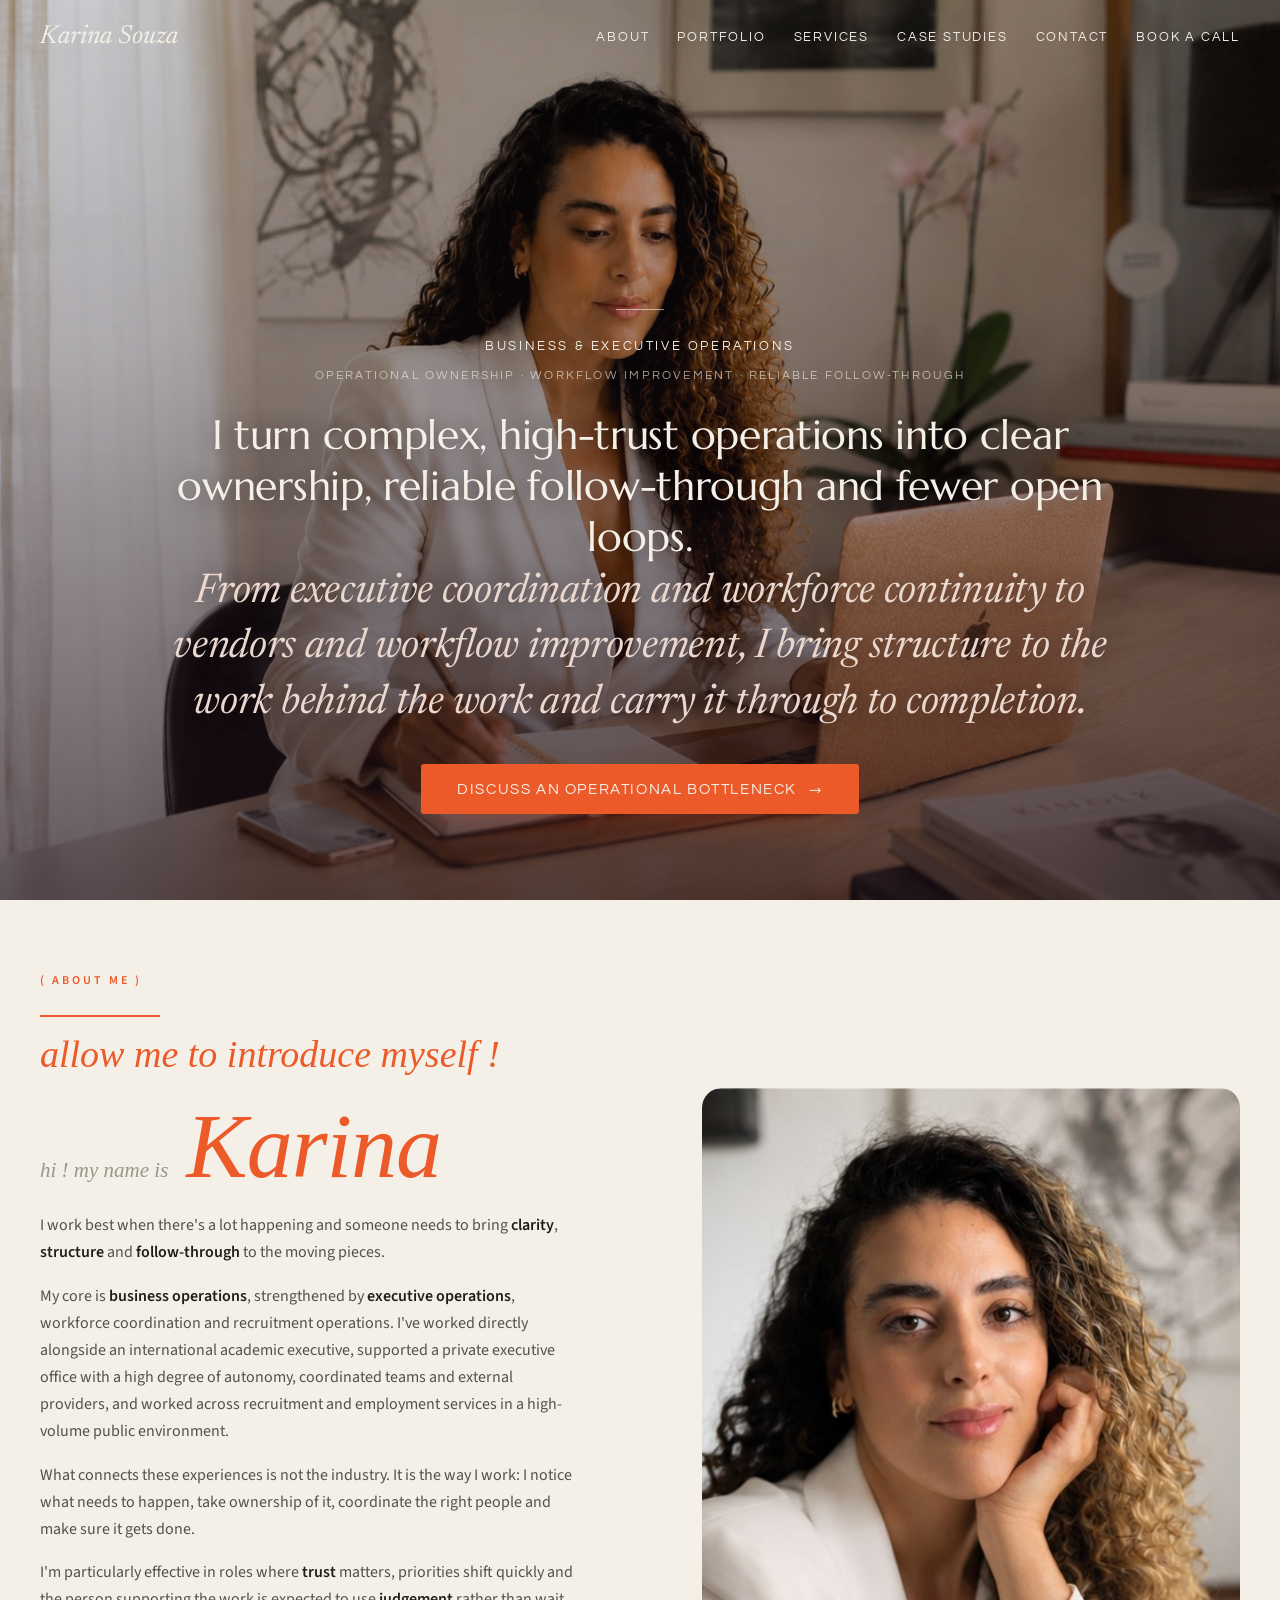
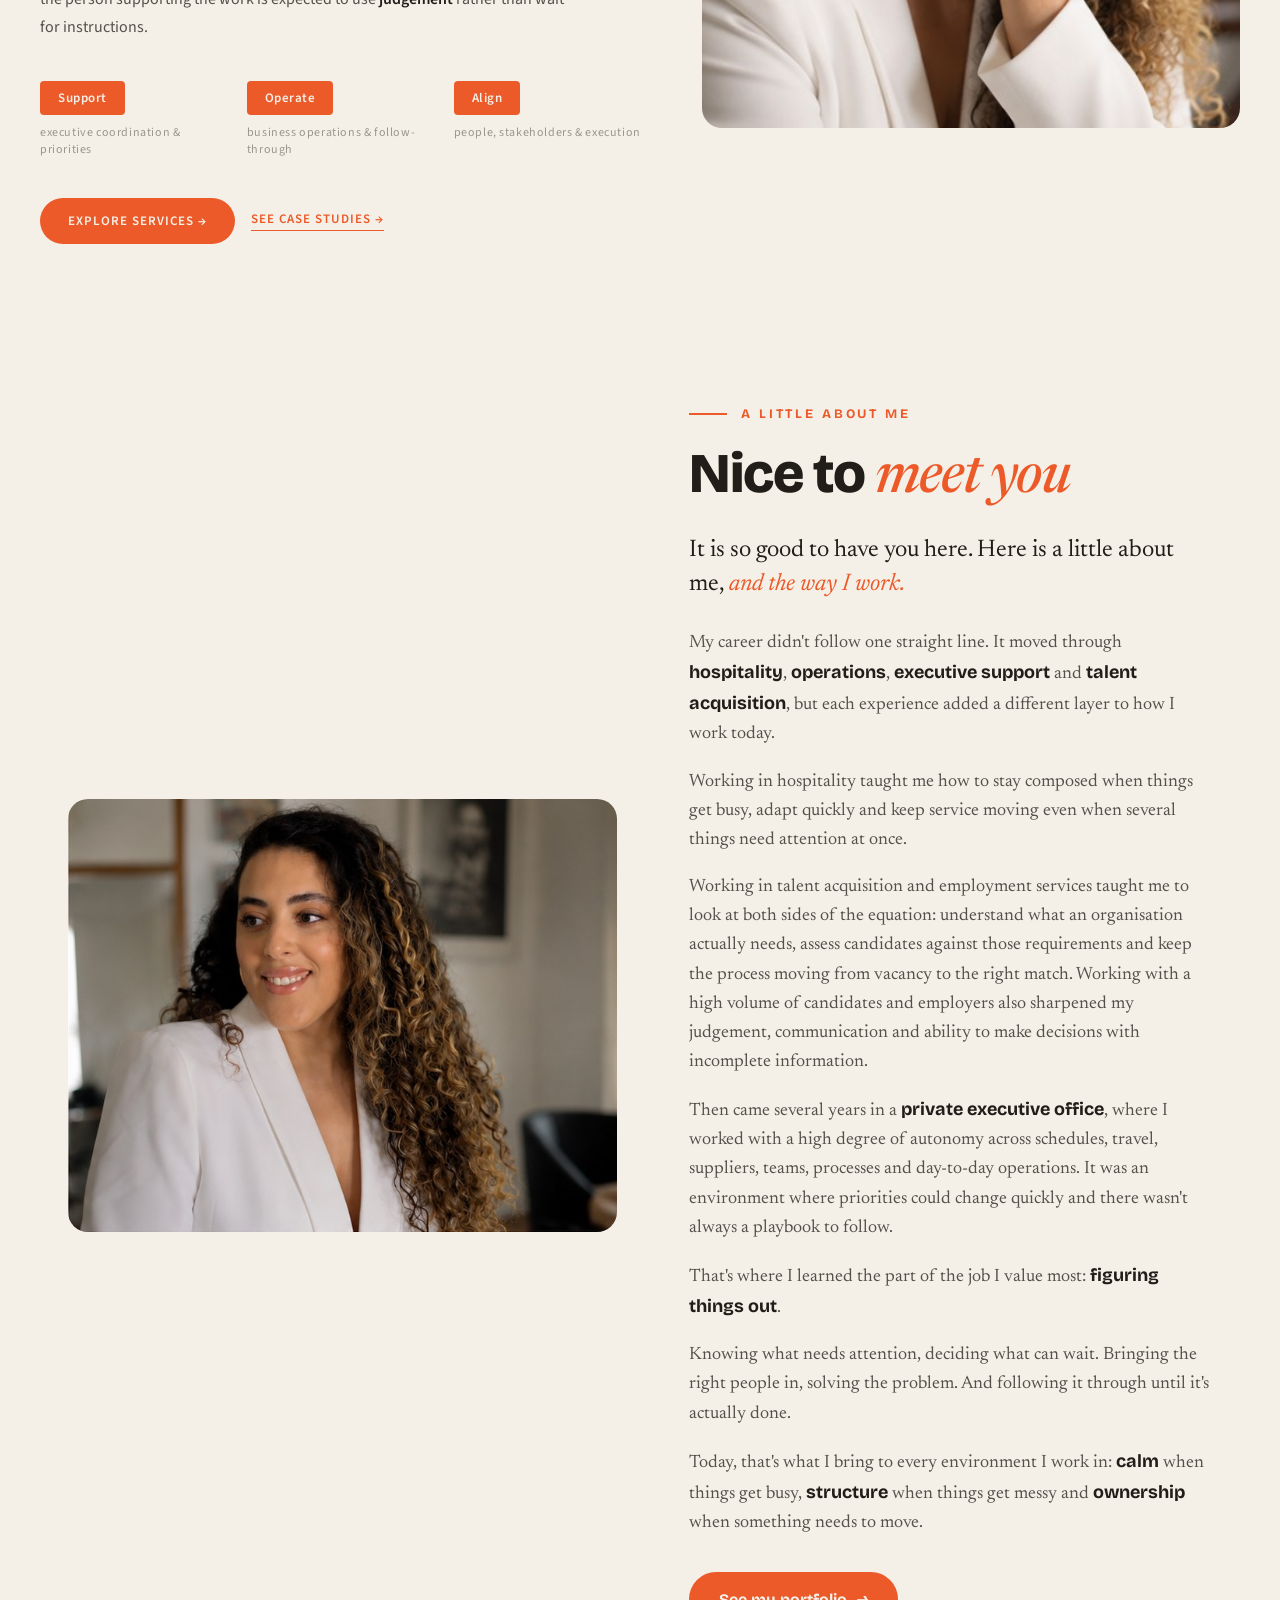
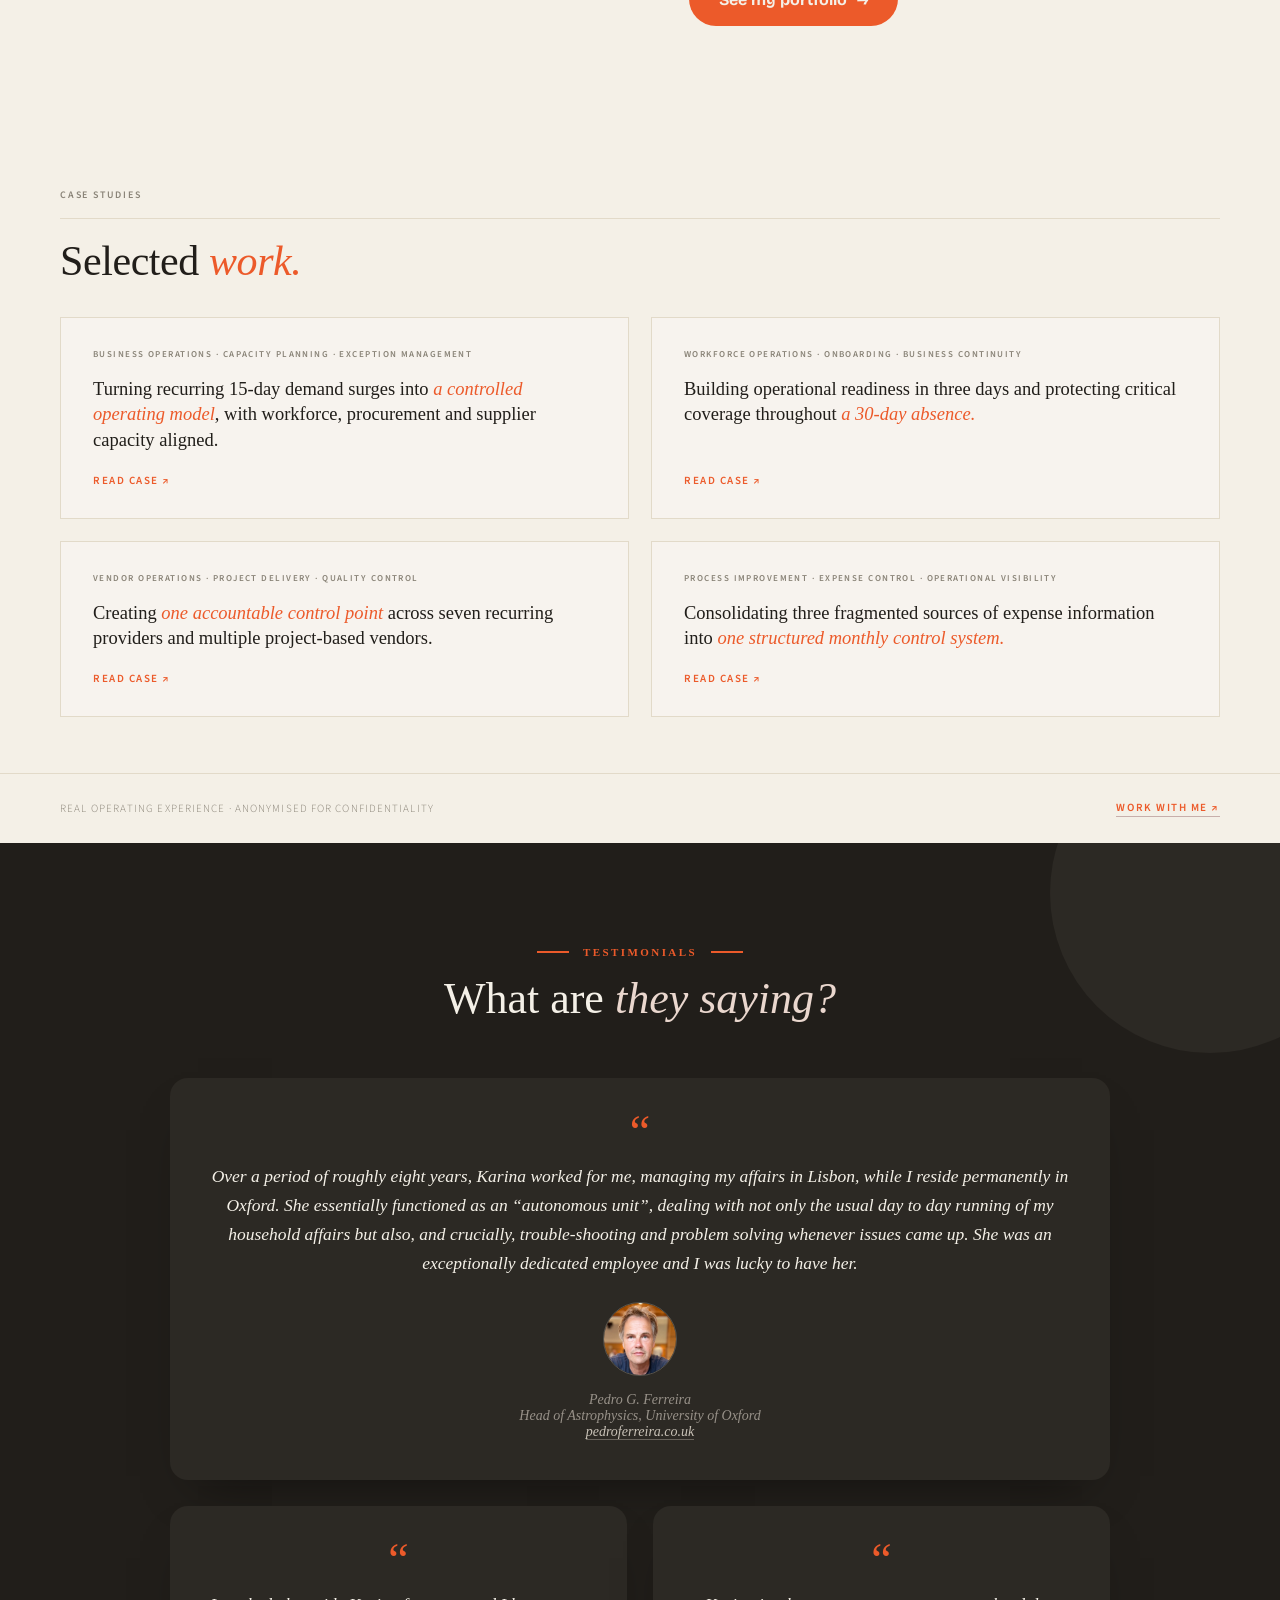
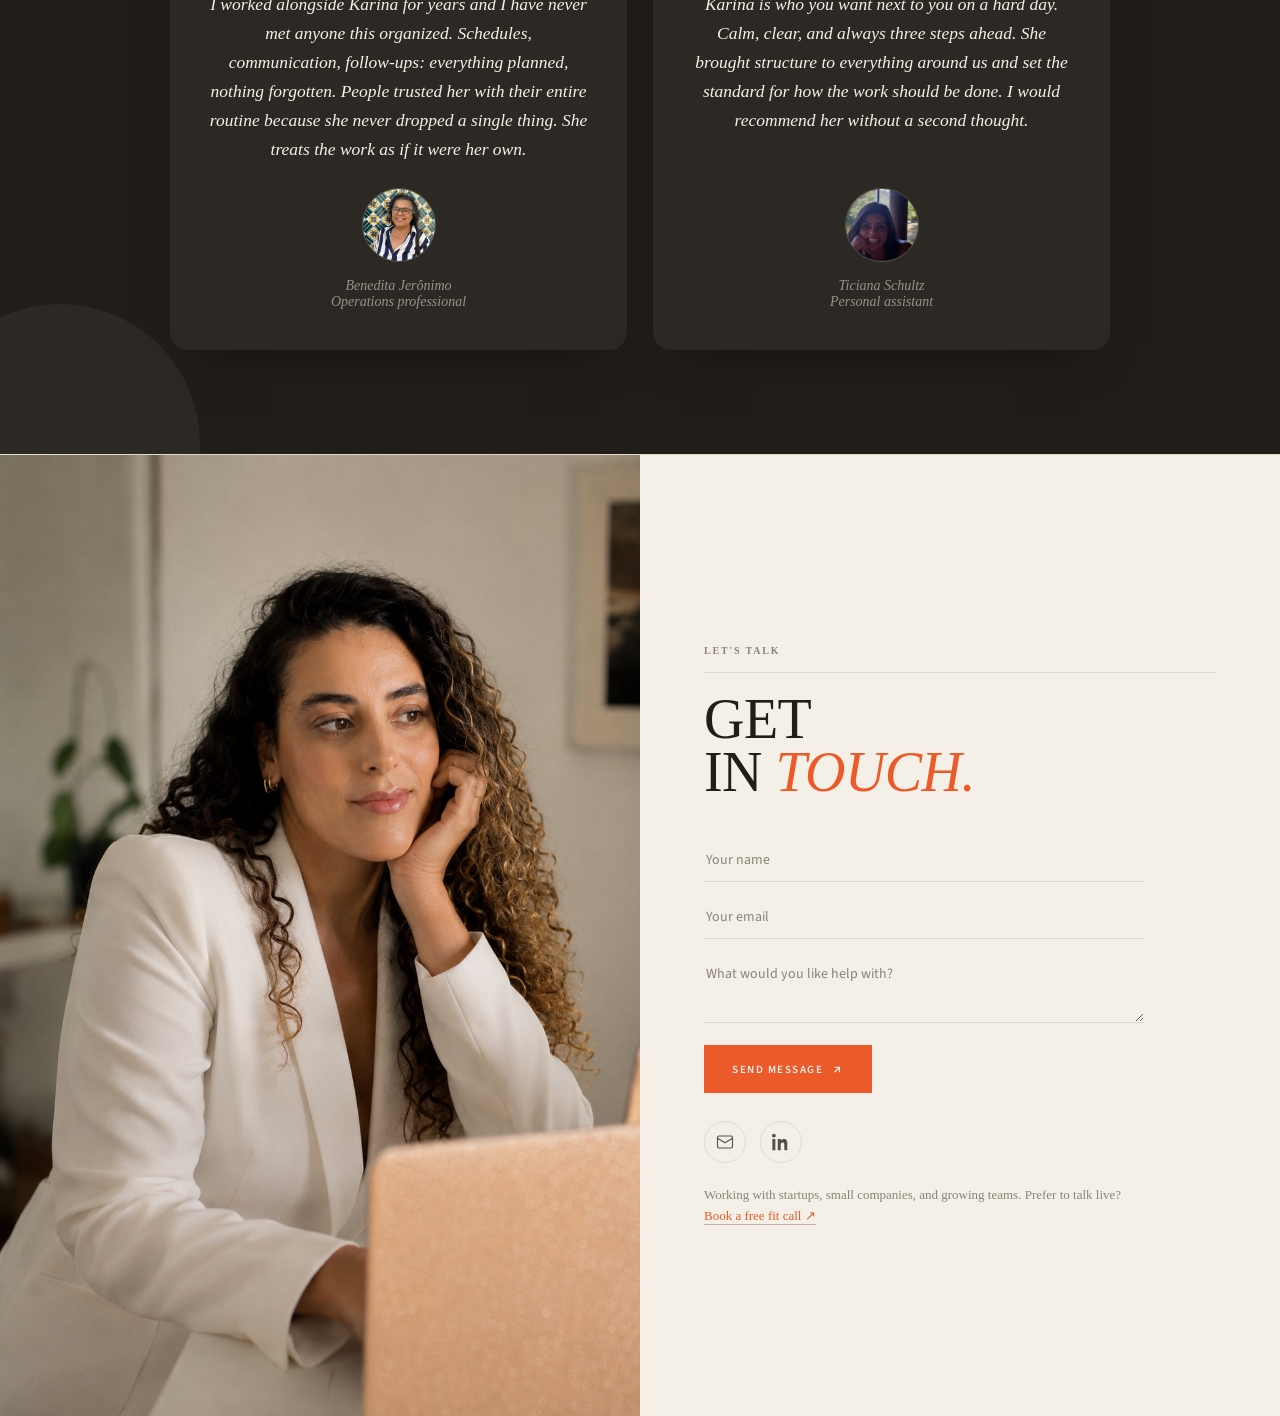
==== index.html @ fc85ccd1 "Remove decorative blobs and sparkles from about and meet photos Co-Authored-By: Claude Fable 5 <nore" ====
<!DOCTYPE html>
<html lang="en">
<head>
<meta charset="utf-8">
<meta name="viewport" content="width=device-width, initial-scale=1">
<title>Karina Souza · Business &amp; Executive Operations</title>
<meta name="description" content="Business and Executive Operations support for leaders and growing teams: operational ownership, workflow improvement, workforce coordination and reliable follow-through.">
<meta name="keywords" content="business operations, executive operations, workflow improvement, operational support, workforce coordination, process improvement, Lisbon, remote operations">
<link rel="canonical" href="https://karinajsou810-star.github.io/rh/index.html">
<meta property="og:type" content="website">
<meta property="og:url" content="https://karinajsou810-star.github.io/rh/index.html">
<meta property="og:title" content="Karina Souza · Business &amp; Executive Operations">
<meta property="og:description" content="Operational ownership, workflow improvement and reliable follow-through for leaders and growing teams.">
<meta property="og:image" content="https://karinajsou810-star.github.io/rh/assets/karina-souza-og.png">
<meta property="og:image:alt" content="Karina Souza · Business and Executive Operations">
<meta name="twitter:card" content="summary_large_image">
<meta name="twitter:title" content="Karina Souza · Business &amp; Executive Operations">
<meta name="twitter:description" content="Operational ownership, workflow improvement and reliable follow-through for leaders and growing teams.">
<meta name="twitter:image" content="https://karinajsou810-star.github.io/rh/assets/karina-souza-og.png">
<link rel="icon" href="assets/favicon.svg" type="image/svg+xml">
<link rel="preconnect" href="https://fonts.googleapis.com">
<link rel="preconnect" href="https://fonts.gstatic.com" crossorigin>
<link href="https://fonts.googleapis.com/css2?family=Marcellus&amp;family=Questrial&amp;family=Newsreader:ital,opsz,wght@0,6..72,400;0,6..72,500;1,6..72,400;1,6..72,500&amp;family=Bricolage+Grotesque:opsz,wght@12..96,500;12..96,600;12..96,700;12..96,800&amp;family=Source+Sans+Pro:ital,wght@0,400;0,600;0,700;1,400&amp;family=Source+Sans+3:ital,wght@0,300;0,400;0,600;1,300;1,400&amp;display=swap" rel="stylesheet">
<style>
  *, *::before, *::after { box-sizing:border-box; margin:0; padding:0; }
  :root{ --silence:#F4F0E7; --ice:#C7D4DC; --merlot:#EC5A2A; --ink:#211E1A; --line:#E2DAC9; --gray:#8A8478; --body:#54504A; --off:#FBF8F1; }
  html,body{ overflow-x:hidden; }
  body{ margin:0; -webkit-font-smoothing:antialiased; }
  .navlink:hover{opacity:.6;}
  .herobtn:hover{background:#D44E22 !important; transform:translateY(-2px);}
  .aboutbtn:hover{opacity:.88;}

  /* ── CASES SECTION ── */
  .cs-top{padding:64px 60px 48px;background:var(--silence);border-bottom:0.5px solid var(--line);}
  .cs-headline{display:flex;align-items:center;gap:18px;flex-wrap:wrap;}
  .cs-pill{display:inline-flex;align-items:center;justify-content:center;background:var(--ink);border-radius:999px;padding:11px 30px 11px 26px;}
  .cs-pill-text{font-family:'Times New Roman',Times,serif;font-style:italic;font-size:46px;font-weight:400;color:var(--silence);line-height:1;}
  .cs-word{font-family:'Times New Roman',Times,serif;font-size:50px;font-weight:400;letter-spacing:0.04em;color:var(--ink);line-height:1;}
  .cs-subtitle{margin-top:20px;font-size:14px;font-weight:300;line-height:1.65;color:var(--gray);max-width:520px;font-family:'Source Sans 3',sans-serif;}
  .cs-grid{display:grid;grid-template-columns:repeat(3,minmax(0,1fr));border-top:0.5px solid var(--line);}
  .cs-col{border-right:0.5px solid var(--line);display:flex;flex-direction:column;text-decoration:none;color:inherit;font-family:'Source Sans 3',sans-serif;}
  .cs-col:last-child{border-right:none;}
  .cs-visual{width:100%;aspect-ratio:1/1;display:flex;flex-direction:column;align-items:flex-start;justify-content:flex-end;padding:22px;position:relative;overflow:hidden;transition:opacity 0.22s;}
  .cs-col:hover .cs-visual{opacity:0.87;}
  .cs-col:hover .cs-arrow{transform:translate(3px,-3px);}
  .cs-visual--merlot{background:var(--merlot);}
  .cs-visual--ink{background:var(--ink);}
  .cs-visual--ice{background:var(--ice);}
  .cs-visual--silence{background:#ECE5D6;border-bottom:0.5px solid var(--line);}
  .cs-arrow{position:absolute;top:18px;right:20px;font-size:16px;z-index:1;transition:transform 0.2s;}
  .cs-arrow--onDark{color:rgba(240,232,220,0.35);}
  .cs-arrow--onIce{color:rgba(92,26,30,0.3);}
  .cs-arrow--onSilence{color:rgba(26,26,26,0.22);}
  .cs-phase{font-size:9px;font-weight:600;letter-spacing:0.18em;text-transform:uppercase;position:relative;z-index:1;margin-bottom:8px;line-height:1.4;}
  .cs-phase--onDark{color:rgba(240,232,220,0.45);}
  .cs-phase--onIce{color:rgba(92,26,30,0.5);}
  .cs-phase--onSilence{color:var(--gray);}
  .cs-state{font-family:'Times New Roman',Times,serif;font-size:15px;font-weight:400;line-height:1.32;position:relative;z-index:1;max-width:155px;}
  .cs-state--onDark{color:var(--silence);}
  .cs-state--onIce{color:var(--merlot);}
  .cs-state--onSilence{color:var(--ink);}
  .cs-num{font-family:'Times New Roman',Times,serif;font-size:88px;font-weight:400;line-height:0.85;position:absolute;bottom:10px;right:14px;letter-spacing:-0.04em;user-select:none;}
  .cs-num--onDark{color:rgba(240,232,220,0.08);}
  .cs-num--onIce{color:rgba(92,26,30,0.08);}
  .cs-num--onSilence{color:rgba(26,26,26,0.07);}
  .cs-body{padding:20px 20px 36px;flex:1;background:var(--silence);}
  .cs-tag{display:block;font-size:9px;font-weight:600;letter-spacing:0.18em;text-transform:uppercase;color:var(--gray);margin-bottom:12px;padding-bottom:12px;border-bottom:0.5px solid var(--line);}
  .cs-title{font-family:'Times New Roman',Times,serif;font-size:14.5px;font-weight:400;line-height:1.52;color:var(--ink);}
  .cs-title em{font-style:italic;color:var(--merlot);}
  .cs-bottom{padding:26px 60px;background:var(--silence);border-top:0.5px solid var(--line);display:flex;align-items:center;justify-content:space-between;}
  .cs-bottom-note{font-size:11px;font-weight:300;letter-spacing:0.1em;text-transform:uppercase;color:var(--gray);font-family:'Source Sans 3',sans-serif;}
  .cs-bottom-cta{font-size:11px;font-weight:600;letter-spacing:0.14em;text-transform:uppercase;color:var(--merlot);text-decoration:none;border-bottom:0.5px solid rgba(92,26,30,0.3);padding-bottom:1px;transition:border-color 0.2s;font-family:'Source Sans 3',sans-serif;}
  .cs-bottom-cta:hover{border-color:var(--merlot);}

  @media(max-width:800px){
    .topnav .links{display:none !important;}
    .hero-h1{font-size:36px !important;}
    .about-grid{grid-template-columns:1fr !important;}
    #about{padding:56px 22px !important;}
    #about div[style*="font-size:92px"]{font-size:54px !important; letter-spacing:0 !important;}
    #about div[style*="font-size:38px"]{font-size:28px !important;}
    #about p{max-width:100% !important;}
    #about img{min-height:0 !important; height:auto !important; aspect-ratio:3/4;}
    .cs-top{padding:44px 28px 36px;}
    .cs-pill-text{font-size:34px;}
    .cs-word{font-size:38px;}
    .cs-grid{grid-template-columns:1fr 1fr;}
    .cs-col{border-right:none;border-bottom:0.5px solid var(--line);}
    .cs-col:nth-child(odd){border-right:0.5px solid var(--line);}
    .cs-bottom{padding:24px 28px;flex-direction:column;align-items:flex-start;gap:16px;}
  }


  /* ── NICE TO MEET YOU ── */
  #meet{background:#F4F0E7;font-family:'Bricolage Grotesque',sans-serif;color:#211E1A;}
  .intro{max-width:1240px;margin:0 auto;padding:90px 48px 90px;}
  .intro-grid{display:grid;grid-template-columns:1.05fr 1fr;gap:72px;align-items:center;}
  .intro-photo{position:relative;display:flex;justify-content:center;align-items:center;}
  
  .intro-wrap{position:relative;width:100%;max-width:620px;}
  .intro-arch{position:relative;z-index:1;width:100%;border-radius:20px;overflow:hidden;}
  .intro-arch img{width:100%;height:auto;display:block;}
  .intro-lede{font-family:'Newsreader',serif;font-size:24px;line-height:1.42;color:#211E1A;margin-bottom:28px;max-width:40ch;}
  .intro-lede em{color:#EC5A2A;font-style:italic;}
  .intro p.serif{font-size:18px;margin-bottom:18px;max-width:52ch;}
  .eyebrow{display:flex;align-items:center;gap:14px;margin-bottom:24px;}
  .eyebrow .ln{width:38px;height:2px;background:#EC5A2A;display:block;}
  .eyebrow .tx{font-size:13px;font-weight:700;letter-spacing:0.22em;text-transform:uppercase;color:#EC5A2A;}
  .h2{font-size:56px;line-height:1.0;font-weight:800;letter-spacing:-0.025em;}
  .h2 em{color:#EC5A2A;font-style:italic;font-family:'Newsreader',serif;font-weight:500;}
  .serif{font-family:'Newsreader',serif;color:#54504A;line-height:1.62;}
  .serif strong{font-family:'Bricolage Grotesque',sans-serif;font-weight:700;color:#211E1A;}
  .btn{display:inline-flex;align-items:center;gap:10px;background:#EC5A2A;color:#F4F0E7;font-weight:700;font-size:16px;padding:16px 30px;border-radius:100px;text-decoration:none;transition:background .2s;font-family:'Bricolage Grotesque',sans-serif;}
  .btn:hover{background:#D44E22;}
  @media(max-width:900px){.intro{padding:56px 24px;}.intro-grid{grid-template-columns:1fr;gap:48px;}.intro-photo{min-height:0;}.intro-wrap{width:100%;}.h2{font-size:38px;}}

  /* ── TESTIMONIALS ── */
  #testimonials{background:var(--ink);padding:96px 60px 104px;position:relative;overflow:hidden;}
  .tst-deco{position:absolute;border-radius:50%;background:#2C2924;}
  .tst-head{position:relative;z-index:1;text-align:center;margin-bottom:56px;}
  .tst-eyebrow{display:inline-flex;align-items:center;gap:14px;font-size:11px;font-weight:600;letter-spacing:0.22em;text-transform:uppercase;color:var(--merlot);margin-bottom:18px;}
  .tst-eyebrow::before,.tst-eyebrow::after{content:'';width:32px;height:2px;background:var(--merlot);display:block;}
  .tst-title{font-family:'Times New Roman',Times,serif;font-size:44px;font-weight:400;color:var(--silence);line-height:1.05;}
  .tst-title em{font-style:italic;color:#EAD7CE;}
  .tst-cards{position:relative;z-index:1;display:grid;grid-template-columns:repeat(2,1fr);gap:26px;max-width:940px;margin:0 auto;}
  .tst-card{background:#2C2924;border-radius:18px;padding:40px 38px;text-align:center;display:flex;flex-direction:column;box-shadow:0 24px 48px -28px rgba(0,0,0,0.55);}
  .tst-quote{font-family:'Times New Roman',Times,serif;font-style:italic;font-size:17.5px;line-height:1.66;color:var(--silence);flex:1;margin-bottom:24px;}
  .tst-quote::before{content:'\201C';display:block;font-size:46px;line-height:0.6;color:var(--merlot);margin-bottom:16px;font-style:normal;}
  .tst-who{font-family:'Times New Roman',Times,serif;font-style:italic;font-size:14px;color:rgba(240,232,220,0.55);}
  .tst-avatar{width:74px;height:74px;border-radius:50%;object-fit:cover;margin:0 auto 16px;display:block;border:1px solid rgba(240,232,220,0.22);}
  .tst-card.feature{grid-column:1 / -1;}
  .tst-initials{width:74px;height:74px;border-radius:50%;margin:0 auto 16px;display:flex;align-items:center;justify-content:center;background:#EC5A2A;color:#F4F0E7;font-family:'Source Sans 3',sans-serif;font-weight:600;font-size:23px;letter-spacing:.5px;}
  .tst-who a{color:rgba(240,232,220,0.8);text-decoration:none;border-bottom:1px solid rgba(240,232,220,0.3);}
  @media(max-width:900px){#testimonials{padding:60px 28px 68px;}.tst-cards{grid-template-columns:1fr;}.tst-title{font-size:32px;}}

  /* ── CONTACT SECTION ── */
  #contact{background:var(--silence);border-top:0.5px solid var(--line);}
  .contact-grid{display:grid;grid-template-columns:1fr 1fr;min-height:560px;}
  .contact-photo{overflow:hidden;position:relative;}
  .contact-photo img{width:100%;height:100%;object-fit:cover;object-position:center 15%;display:block;}
  .contact-content{padding:72px 64px;display:flex;flex-direction:column;justify-content:center;background:var(--silence);}
  .contact-eyebrow{font-size:10px;font-weight:600;letter-spacing:0.18em;text-transform:uppercase;color:var(--gray);margin-bottom:20px;padding-bottom:16px;border-bottom:0.5px solid var(--line);}
  .contact-title{font-family:'Times New Roman',Times,serif;font-size:56px;font-weight:400;line-height:0.95;color:var(--ink);text-transform:uppercase;margin-bottom:40px;letter-spacing:-0.01em;}
  .contact-title em{font-style:italic;color:var(--merlot);}
  .contact-fields{display:grid;grid-template-columns:1fr 1fr;gap:28px 40px;margin-bottom:40px;}
  .contact-field-label{font-size:9px;font-weight:600;letter-spacing:0.16em;text-transform:uppercase;color:var(--gray);margin-bottom:6px;}
  .contact-field-value{font-size:14px;font-weight:300;color:var(--body);line-height:1.55;}
  .contact-field-value a{color:var(--body);text-decoration:none;border-bottom:0.5px solid var(--line);padding-bottom:1px;transition:color .2s,border-color .2s;}
  .contact-field-value a:hover{color:var(--merlot);border-color:var(--merlot);}
  hr.contact-divider{border:none;border-top:0.5px solid var(--line);margin-bottom:32px;}
  .contact-cta{display:inline-flex;align-items:center;gap:10px;font-size:11px;font-weight:600;letter-spacing:0.14em;text-transform:uppercase;color:var(--silence);background:var(--merlot);text-decoration:none;padding:14px 28px;transition:background .2s;width:fit-content;}
  .contact-cta::after{content:'\2197';font-size:14px;}
  .contact-cta:hover{background:#D44E22;}
  .contact-form{display:flex;flex-direction:column;gap:14px;margin-bottom:28px;max-width:440px;}
  .contact-form input,.contact-form textarea{font-family:'Source Sans Pro',sans-serif;font-size:14px;color:var(--ink);background:transparent;border:none;border-bottom:0.5px solid var(--line);padding:11px 2px;outline:none;transition:border-color .2s;}
  .contact-form input::placeholder,.contact-form textarea::placeholder{color:var(--gray);}
  .contact-form input:focus,.contact-form textarea:focus{border-color:var(--merlot);}
  .contact-form textarea{resize:vertical;min-height:70px;}
  .contact-form button{margin-top:8px;display:inline-flex;align-items:center;gap:10px;font-family:'Source Sans Pro',sans-serif;font-size:11px;font-weight:600;letter-spacing:0.14em;text-transform:uppercase;color:var(--silence);background:var(--merlot);border:none;padding:14px 28px;cursor:pointer;width:fit-content;transition:background .2s;}
  .contact-form button::after{content:'\2197';font-size:14px;}
  .contact-form button:hover{background:#D44E22;}
  .contact-social{display:flex;align-items:center;gap:14px;margin-bottom:22px;}
  .contact-social a{display:inline-flex;align-items:center;justify-content:center;width:42px;height:42px;border:0.5px solid var(--line);border-radius:50%;color:var(--body);transition:color .2s,border-color .2s,background .2s;}
  .contact-social a:hover{color:var(--silence);background:var(--merlot);border-color:var(--merlot);}
  .contact-social svg{width:18px;height:18px;}
  .contact-note{font-size:13px;font-weight:300;color:var(--gray);line-height:1.6;max-width:440px;}
  .contact-note a{color:var(--merlot);text-decoration:none;border-bottom:0.5px solid rgba(92,26,30,0.3);padding-bottom:1px;}
  .contact-note a:hover{border-color:var(--merlot);}
  @media(max-width:800px){.contact-grid{grid-template-columns:1fr;}.contact-photo{height:420px;}.contact-content{padding:48px 28px;}.contact-title{font-size:38px;}.contact-fields{grid-template-columns:1fr;}}
  #insights{background:var(--silence);border-top:0.5px solid var(--line);}
  .insights-grid{display:grid;grid-template-columns:1fr;min-height:0;}
  .insights-photo{overflow:hidden;}
  .insights-photo img{width:100%;height:100%;min-height:520px;object-fit:cover;object-position:50% 28%;display:block;}
  .insights-content{padding:72px 60px;display:flex;flex-direction:column;justify-content:center;max-width:860px;}
  .insights-eyebrow{font-size:10px;font-weight:600;letter-spacing:0.18em;text-transform:uppercase;color:var(--gray);margin-bottom:20px;padding-bottom:16px;border-bottom:0.5px solid var(--line);}
  .insights-title{font-family:'Times New Roman',Times,serif;font-size:42px;font-weight:400;line-height:1.05;color:var(--ink);margin-bottom:34px;letter-spacing:-0.01em;}
  .insights-title em{font-style:italic;color:var(--merlot);}
  .insights-card{display:block;text-decoration:none;border:0.5px solid var(--line);background:#F7F3EE;padding:30px 32px;transition:border-color .2s,background .2s,transform .2s;}
  .insights-card:hover{border-color:var(--merlot);background:#fff;transform:translateY(-2px);}
  .insights-meta{display:block;font-size:9px;font-weight:600;letter-spacing:0.16em;text-transform:uppercase;color:var(--gray);margin-bottom:16px;}
  .insights-headline{font-family:'Times New Roman',Times,serif;font-size:21px;font-weight:400;line-height:1.36;color:var(--ink);margin-bottom:20px;}
  .insights-readmore{font-size:11px;font-weight:600;letter-spacing:0.14em;text-transform:uppercase;color:var(--merlot);}
  @media(max-width:800px){.insights-grid{grid-template-columns:1fr;}.insights-photo img{min-height:340px;}.insights-content{padding:48px 28px;}.insights-title{font-size:32px;}}
  .cases2{padding:72px 60px 56px;background:var(--silence);}
  .case-cards{display:grid;grid-template-columns:repeat(2,1fr);gap:22px;}
  .case-card{display:flex;flex-direction:column;gap:0;}
  .case-card .insights-headline{font-size:18.5px;flex:1;}
  @media(max-width:900px){.cases2{padding:48px 28px 36px;}.case-cards{grid-template-columns:1fr;}}
</style>
</head>
<body>

  <!-- ===== HERO ===== -->
  <section style="position:relative; width:100%; min-height:100vh; overflow:hidden; background:#211E1A; font-family:'Questrial', sans-serif;">
    <nav class="topnav" style="position:absolute; top:0; left:0; right:0; z-index:5; display:flex; align-items:center; justify-content:space-between; padding:24px 40px;">
      <a href="index.html" style="font-family:'Newsreader',serif; font-style:italic; font-size:26px; color:#F4F0E7; text-decoration:none;">Karina Souza</a>
      <div class="links" style="display:flex; align-items:center; gap:28px; font-family:'Questrial',sans-serif; font-size:12.5px; letter-spacing:1.8px; text-transform:uppercase;">
        <a class="navlink" href="#about" style="color:#F4F0E7; text-decoration:none;">About</a>
        <a class="navlink" href="portfolio.html" style="color:#F4F0E7; text-decoration:none;">Portfolio</a>
        <a class="navlink" href="services.html" style="color:#F4F0E7; text-decoration:none;">Services</a>
        <a class="navlink" href="#cases" style="color:#F4F0E7; text-decoration:none;">Case studies</a>
        <a class="navlink" href="contact.html" style="color:#F4F0E7; text-decoration:none;">Contact</a>
        <a class="navlink" href="https://calendly.com/karinajsou810/new-meeting" target="_blank" rel="noopener" style="color:#F4F0E7; text-decoration:none;">Book a call</a>
      </div>
    </nav>
    <img src="assets/karina-hero-v4.jpg" alt="Karina Souza" style="position:absolute; inset:0; width:100%; height:100%; object-fit:cover; object-position:50% 30%;">
    <div style="position:absolute; inset:0; background:linear-gradient(180deg, rgba(120,150,180,0.10) 0%, rgba(70,30,44,0.10) 100%); mix-blend-mode:multiply;"></div>
    <div style="position:absolute; inset:0; background:linear-gradient(180deg, rgba(24,16,20,0.18) 0%, rgba(28,17,22,0.30) 38%, rgba(33,18,25,0.68) 100%);"></div>
    <div style="position:relative; z-index:2; min-height:100vh; display:flex; flex-direction:column; align-items:center; justify-content:flex-end; text-align:center; padding:0 40px 86px;">
      <div style="width:48px; height:1px; background:rgba(243,236,223,0.6); margin-bottom:26px;"></div>
      <div style="font-family:'Questrial',sans-serif; font-size:12.5px; letter-spacing:2.6px; text-transform:uppercase; color:#F4F0E7; max-width:820px; line-height:1.7;">
        Business &amp; Executive Operations
      </div>
      <div style="font-family:'Questrial',sans-serif; font-size:11.5px; letter-spacing:2.2px; text-transform:uppercase; color:rgba(243,236,223,0.66); max-width:820px; line-height:1.7; margin-top:9px;">
        Operational Ownership &middot; Workflow Improvement &middot; Reliable Follow-through
      </div>

      <h1 class="hero-h1" style="font-family:'Marcellus', serif; font-weight:400; font-size:41px; line-height:1.24; letter-spacing:-0.3px; color:#F4F0E7; margin:24px 0 0 0; max-width:1000px; text-shadow:0 2px 24px rgba(20,12,16,0.45);">
        I turn complex, high-trust operations into clear ownership, reliable follow-through and fewer open loops.<br><span style="font-family:'Newsreader',serif; font-style:italic; font-weight:400; color:#EAD7CE;">From executive coordination and workforce continuity to vendors and workflow improvement, I bring structure to the work behind the work and carry it through to completion.</span>
      </h1>
      <div style="margin-top:34px; display:flex; align-items:center; gap:24px; flex-wrap:wrap; justify-content:center;">
        <a class="herobtn" href="https://calendly.com/karinajsou810/new-meeting" target="_blank" rel="noopener" style="display:inline-flex; align-items:center; gap:12px; background:#EC5A2A; color:#F4F0E7; font-family:'Questrial',sans-serif; font-size:14.5px; letter-spacing:1.6px; text-transform:uppercase; white-space:nowrap; text-decoration:none; padding:17px 36px; border-radius:3px; box-shadow:0 14px 34px -14px rgba(212,78,34,0.55); transition:background .25s ease, transform .25s ease;">
          Discuss an operational bottleneck
          <span style="font-size:16px; line-height:1; transform:translateY(0.5px);">&#8594;</span>
        </a>
      </div>
    </div>
  </section>

  

  <!-- ===== ABOUT ===== -->
  <section id="about" style="width:100%;  background:#F4F0E7; display:flex; align-items:center; justify-content:center; padding:72px 40px; font-family:'Source Sans Pro', sans-serif;">
    <div class="about-grid" style="width:100%; max-width:1240px; display:grid; grid-template-columns:1.12fr 1fr; gap:60px; align-items:center;">
      <div style="display:flex; flex-direction:column;">
        <div style="font-family:'Source Sans Pro',sans-serif; font-weight:600; font-size:12px; letter-spacing:3px; text-transform:uppercase; color:#EC5A2A;">( about me )</div>
        <div style="margin-top:26px;">
          <div style="width:120px; height:2px; background:#EC5A2A; margin-bottom:16px;"></div>
          <div style="font-family:'Times New Roman', Times, serif; font-style:italic; font-weight:400; font-size:38px; line-height:1.12; color:#EC5A2A;">allow me to introduce myself !</div>
        </div>
        <div style="margin-top:28px; display:flex; align-items:baseline; gap:18px; flex-wrap:wrap;">
          <div style="font-family:'Times New Roman', Times, serif; font-style:italic; font-size:21px; color:#9B968B;">hi ! my name is</div>
          <div style="font-family:'Times New Roman', Times, serif; font-style:italic; font-weight:400; font-size:92px; line-height:0.92; letter-spacing:-1px; color:#EC5A2A;">Karina</div>
        </div>
        <p style="font-family:'Source Sans Pro',sans-serif; font-size:16px; line-height:1.7; color:#54504A; max-width:540px; margin:24px 0 0 0;">
          I work best when there's a lot happening and someone needs to bring <b style="font-weight:600; color:#211E1A;">clarity</b>, <b style="font-weight:600; color:#211E1A;">structure</b> and <b style="font-weight:600; color:#211E1A;">follow-through</b> to the moving pieces.</p>
        <p style="font-family:'Source Sans Pro',sans-serif; font-size:16px; line-height:1.7; color:#54504A; max-width:540px; margin:16px 0 0 0;">
          My core is <b style="font-weight:600; color:#211E1A;">business operations</b>, strengthened by <b style="font-weight:600; color:#211E1A;">executive operations</b>, workforce coordination and recruitment operations. I've worked directly alongside an international academic executive, supported a private executive office with a high degree of autonomy, coordinated teams and external providers, and worked across recruitment and employment services in a high-volume public environment.</p>
        <p style="font-family:'Source Sans Pro',sans-serif; font-size:16px; line-height:1.7; color:#54504A; max-width:540px; margin:16px 0 0 0;">
          What connects these experiences is not the industry. It is the way I work: I notice what needs to happen, take ownership of it, coordinate the right people and make sure it gets done.</p>
        <p style="font-family:'Source Sans Pro',sans-serif; font-size:16px; line-height:1.7; color:#54504A; max-width:540px; margin:16px 0 0 0;">
          I'm particularly effective in roles where <b style="font-weight:600; color:#211E1A;">trust</b> matters, priorities shift quickly and the person supporting the work is expected to use <b style="font-weight:600; color:#211E1A;">judgement</b> rather than wait for instructions.</p>
        <div style="margin-top:40px; display:grid; grid-template-columns:repeat(3,1fr); gap:18px;">
          <div style="display:flex; flex-direction:column; align-items:flex-start;">
            <div style="background:#EC5A2A; color:#F4F0E7; font-family:'Source Sans Pro',sans-serif; font-weight:600; font-size:13px; letter-spacing:.5px; padding:8px 18px; border-radius:4px;">Support</div>
            <div style="font-family:'Source Sans Pro',sans-serif; font-size:12px; letter-spacing:.6px; color:#9B968B; margin-top:9px;">executive coordination &amp; priorities</div>
          </div>
          <div style="display:flex; flex-direction:column; align-items:flex-start;">
            <div style="background:#EC5A2A; color:#F4F0E7; font-family:'Source Sans Pro',sans-serif; font-weight:600; font-size:13px; letter-spacing:.5px; padding:8px 18px; border-radius:4px;">Operate</div>
            <div style="font-family:'Source Sans Pro',sans-serif; font-size:12px; letter-spacing:.6px; color:#9B968B; margin-top:9px;">business operations &amp; follow-through</div>
          </div>
          <div style="display:flex; flex-direction:column; align-items:flex-start;">
            <div style="background:#EC5A2A; color:#F4F0E7; font-family:'Source Sans Pro',sans-serif; font-weight:600; font-size:13px; letter-spacing:.5px; padding:8px 18px; border-radius:4px;">Align</div>
            <div style="font-family:'Source Sans Pro',sans-serif; font-size:12px; letter-spacing:.6px; color:#9B968B; margin-top:9px;">people, stakeholders &amp; execution</div>
          </div>
        </div>
        <div style="margin-top:40px; display:flex; gap:16px; flex-wrap:wrap; align-items:center;">
          <a class="aboutbtn" href="services.html" style="background:#EC5A2A; color:#F4F0E7; text-decoration:none; font-family:'Source Sans Pro',sans-serif; font-weight:600; font-size:13px; letter-spacing:1px; text-transform:uppercase; padding:14px 28px; border-radius:100px;">Explore services &rarr;</a>
          <a href="#cases" style="color:#EC5A2A; text-decoration:none; font-family:'Source Sans Pro',sans-serif; font-weight:600; font-size:13px; letter-spacing:1px; text-transform:uppercase; border-bottom:1.5px solid #EC5A2A; padding-bottom:2px;">See case studies &rarr;</a>
        </div>
      </div>
      <div style="position:relative; display:flex; justify-content:center; align-items:center;">
        <div style="position:relative; width:100%; max-width:620px;">
          <img src="assets/karina-about-v5.jpg" alt="Karina Souza" style="width:100%; height:auto; display:block; border-radius:20px;">
        </div>
      </div>
    </div>
  </section>

  <!-- ===== NICE TO MEET YOU ===== -->
  <section id="meet">
<!-- ============ INTRO ============ -->
<section class="intro">
  <div class="intro-grid">
    <div class="intro-photo">
      <div class="intro-wrap">
        <div class="intro-arch"><img src="assets/karina-meet-v4.jpg" alt="Karina Souza"></div>
      </div>
    </div>
    <div>
      <div class="eyebrow"><span class="ln"></span><span class="tx">A little about me</span></div>
      <h2 class="h2" style="margin-bottom:26px">Nice to <em>meet you</em></h2>
      <p class="intro-lede">It is so good to have you here. Here is a little about me, <em>and the way I work.</em></p>
      <p class="serif">My career didn't follow one straight line. It moved through <strong>hospitality</strong>, <strong>operations</strong>, <strong>executive support</strong> and <strong>talent acquisition</strong>, but each experience added a different layer to how I work today.</p>
      <p class="serif">Working in hospitality taught me how to stay composed when things get busy, adapt quickly and keep service moving even when several things need attention at once.</p>
      <p class="serif">Working in talent acquisition and employment services taught me to look at both sides of the equation: understand what an organisation actually needs, assess candidates against those requirements and keep the process moving from vacancy to the right match. Working with a high volume of candidates and employers also sharpened my judgement, communication and ability to make decisions with incomplete information.</p>
      <p class="serif">Then came several years in a <strong>private executive office</strong>, where I worked with a high degree of autonomy across schedules, travel, suppliers, teams, processes and day-to-day operations. It was an environment where priorities could change quickly and there wasn't always a playbook to follow.</p>
      <p class="serif">That's where I learned the part of the job I value most: <strong>figuring things out</strong>.</p>
      <p class="serif">Knowing what needs attention, deciding what can wait. Bringing the right people in, solving the problem. And following it through until it's actually done.</p>
      <p class="serif" style="margin-bottom:34px">Today, that's what I bring to every environment I work in: <strong>calm</strong> when things get busy, <strong>structure</strong> when things get messy and <strong>ownership</strong> when something needs to move.</p>
      <a class="btn" href="portfolio.html">See my portfolio <span style="font-size:18px">→</span></a>
    </div>
  </div>
</section>
</section>

  <!-- ===== CASE STUDIES ===== -->
  <section id="cases" style="font-family:'Source Sans 3',sans-serif;background:var(--silence);color:var(--ink);">
    <div class="cases2">
      <p class="insights-eyebrow">Case studies</p>
      <h2 class="insights-title">Selected <em>work.</em></h2>
      <div class="case-cards">

        <a class="insights-card case-card" href="cases/case-01.html">
          <span class="insights-meta">Business operations &middot; Capacity planning &middot; Exception management</span>
          <p class="insights-headline">Turning recurring 15-day demand surges into <em style="font-style:italic;color:var(--merlot);">a controlled operating model</em>, with workforce, procurement and supplier capacity aligned.</p>
          <span class="insights-readmore">Read case ↗</span>
        </a>

        <a class="insights-card case-card" href="cases/case-02.html">
          <span class="insights-meta">Workforce operations &middot; Onboarding &middot; Business continuity</span>
          <p class="insights-headline">Building operational readiness in three days and protecting critical coverage throughout <em style="font-style:italic;color:var(--merlot);">a 30-day absence.</em></p>
          <span class="insights-readmore">Read case ↗</span>
        </a>

        <a class="insights-card case-card" href="cases/case-03.html">
          <span class="insights-meta">Vendor operations &middot; Project delivery &middot; Quality control</span>
          <p class="insights-headline">Creating <em style="font-style:italic;color:var(--merlot);">one accountable control point</em> across seven recurring providers and multiple project-based vendors.</p>
          <span class="insights-readmore">Read case ↗</span>
        </a>

        <a class="insights-card case-card" href="cases/case-04.html">
          <span class="insights-meta">Process improvement &middot; Expense control &middot; Operational visibility</span>
          <p class="insights-headline">Consolidating three fragmented sources of expense information into <em style="font-style:italic;color:var(--merlot);">one structured monthly control system.</em></p>
          <span class="insights-readmore">Read case ↗</span>
        </a>

      </div>
    </div>

    <div class="cs-bottom">
      <span class="cs-bottom-note">Real operating experience · anonymised for confidentiality</span>
      <a class="cs-bottom-cta" href="https://calendly.com/karinajsou810/new-meeting" target="_blank" rel="noopener">Work with me ↗</a>
    </div>

  </section>

  

  <!-- ===== TESTIMONIALS ===== -->
  <section id="testimonials">
    <span class="tst-deco" style="top:-110px;right:-90px;width:320px;height:320px;"></span>
    <span class="tst-deco" style="bottom:-130px;left:-80px;width:280px;height:280px;"></span>
    <div class="tst-head">
      <span class="tst-eyebrow">Testimonials</span>
      <h2 class="tst-title">What are <em>they saying?</em></h2>
    </div>
    <div class="tst-cards">

      <div class="tst-card feature">
        <p class="tst-quote">Over a period of roughly eight years, Karina worked for me, managing my affairs in Lisbon, while I reside permanently in Oxford. She essentially functioned as an “autonomous unit”, dealing with not only the usual day to day running of my household affairs but also, and crucially, trouble-shooting and problem solving whenever issues came up. She was an exceptionally dedicated employee and I was lucky to have her.</p>
        <img class="tst-avatar" src="assets/pedro.jpg" alt="Pedro G. Ferreira">
        <p class="tst-who">Pedro G. Ferreira<br>Head of Astrophysics, University of Oxford<br><a href="https://www.pedroferreira.co.uk" target="_blank" rel="noopener">pedroferreira.co.uk</a></p>
      </div>

      <div class="tst-card">
        <p class="tst-quote">I worked alongside Karina for years and I have never met anyone this organized. Schedules, communication, follow-ups: everything planned, nothing forgotten. People trusted her with their entire routine because she never dropped a single thing. She treats the work as if it were her own.</p>
        <img class="tst-avatar" src="assets/benedita.jpg" alt="Benedita Jerônimo">
        <p class="tst-who">Benedita Jerônimo<br>Operations professional</p>
      </div>

      <div class="tst-card">
        <p class="tst-quote">Karina is who you want next to you on a hard day. Calm, clear, and always three steps ahead. She brought structure to everything around us and set the standard for how the work should be done. I would recommend her without a second thought.</p>
        <img class="tst-avatar" src="assets/ticiana.jpg" alt="Ticiana Schultz">
        <p class="tst-who">Ticiana Schultz<br>Personal assistant</p>
      </div>

    </div>
  </section>

  <!-- ===== CONTACT ===== -->
  <section id="contact">
    <div class="contact-grid">
      <div class="contact-photo">
        <img src="assets/karina-contact-v6.jpg" alt="Karina Souza">
      </div>
      <div class="contact-content">
        <p class="contact-eyebrow">Let's talk</p>
        <h2 class="contact-title">Get<br>in <em>touch.</em></h2>

        <!-- FORM: replace YOUR_FORM_ID with your Formspree form id to activate delivery -->
        <form class="contact-form" action="https://formspree.io/f/YOUR_FORM_ID" method="POST">
          <input type="text" name="name" placeholder="Your name" required>
          <input type="email" name="email" placeholder="Your email" required>
          <textarea name="message" placeholder="What would you like help with?" required></textarea>
          <button type="submit">Send message</button>
        </form>

        <div class="contact-social">
          <a href="mailto:karina.jeronimo@hotmail.com" aria-label="Email Karina">
            <svg viewBox="0 0 24 24" fill="none" stroke="currentColor" stroke-width="1.5" stroke-linecap="round" stroke-linejoin="round"><rect x="2" y="4" width="20" height="16" rx="2"/><path d="m22 7-10 6L2 7"/></svg>
          </a>
          <a href="https://www.linkedin.com/in/karina-souza-7b5667247/" target="_blank" rel="noopener" aria-label="Karina on LinkedIn">
            <svg viewBox="0 0 24 24" fill="currentColor"><path d="M4.98 3.5C4.98 4.88 3.87 6 2.5 6S0 4.88 0 3.5 1.12 1 2.5 1s2.48 1.12 2.48 2.5zM.5 8h4V23h-4V8zm7.5 0h3.8v2.05h.05c.53-1 1.83-2.05 3.77-2.05 4.03 0 4.78 2.65 4.78 6.1V23h-4v-6.6c0-1.57-.03-3.6-2.2-3.6-2.2 0-2.53 1.72-2.53 3.49V23h-4V8z"/></svg>
          </a>
        </div>

        <p class="contact-note">Working with startups, small companies, and growing teams. Prefer to talk live? <a href="https://calendly.com/karinajsou810/new-meeting" target="_blank" rel="noopener">Book a free fit call ↗</a></p>
      </div>
    </div>
  </section>

</body>
</html>
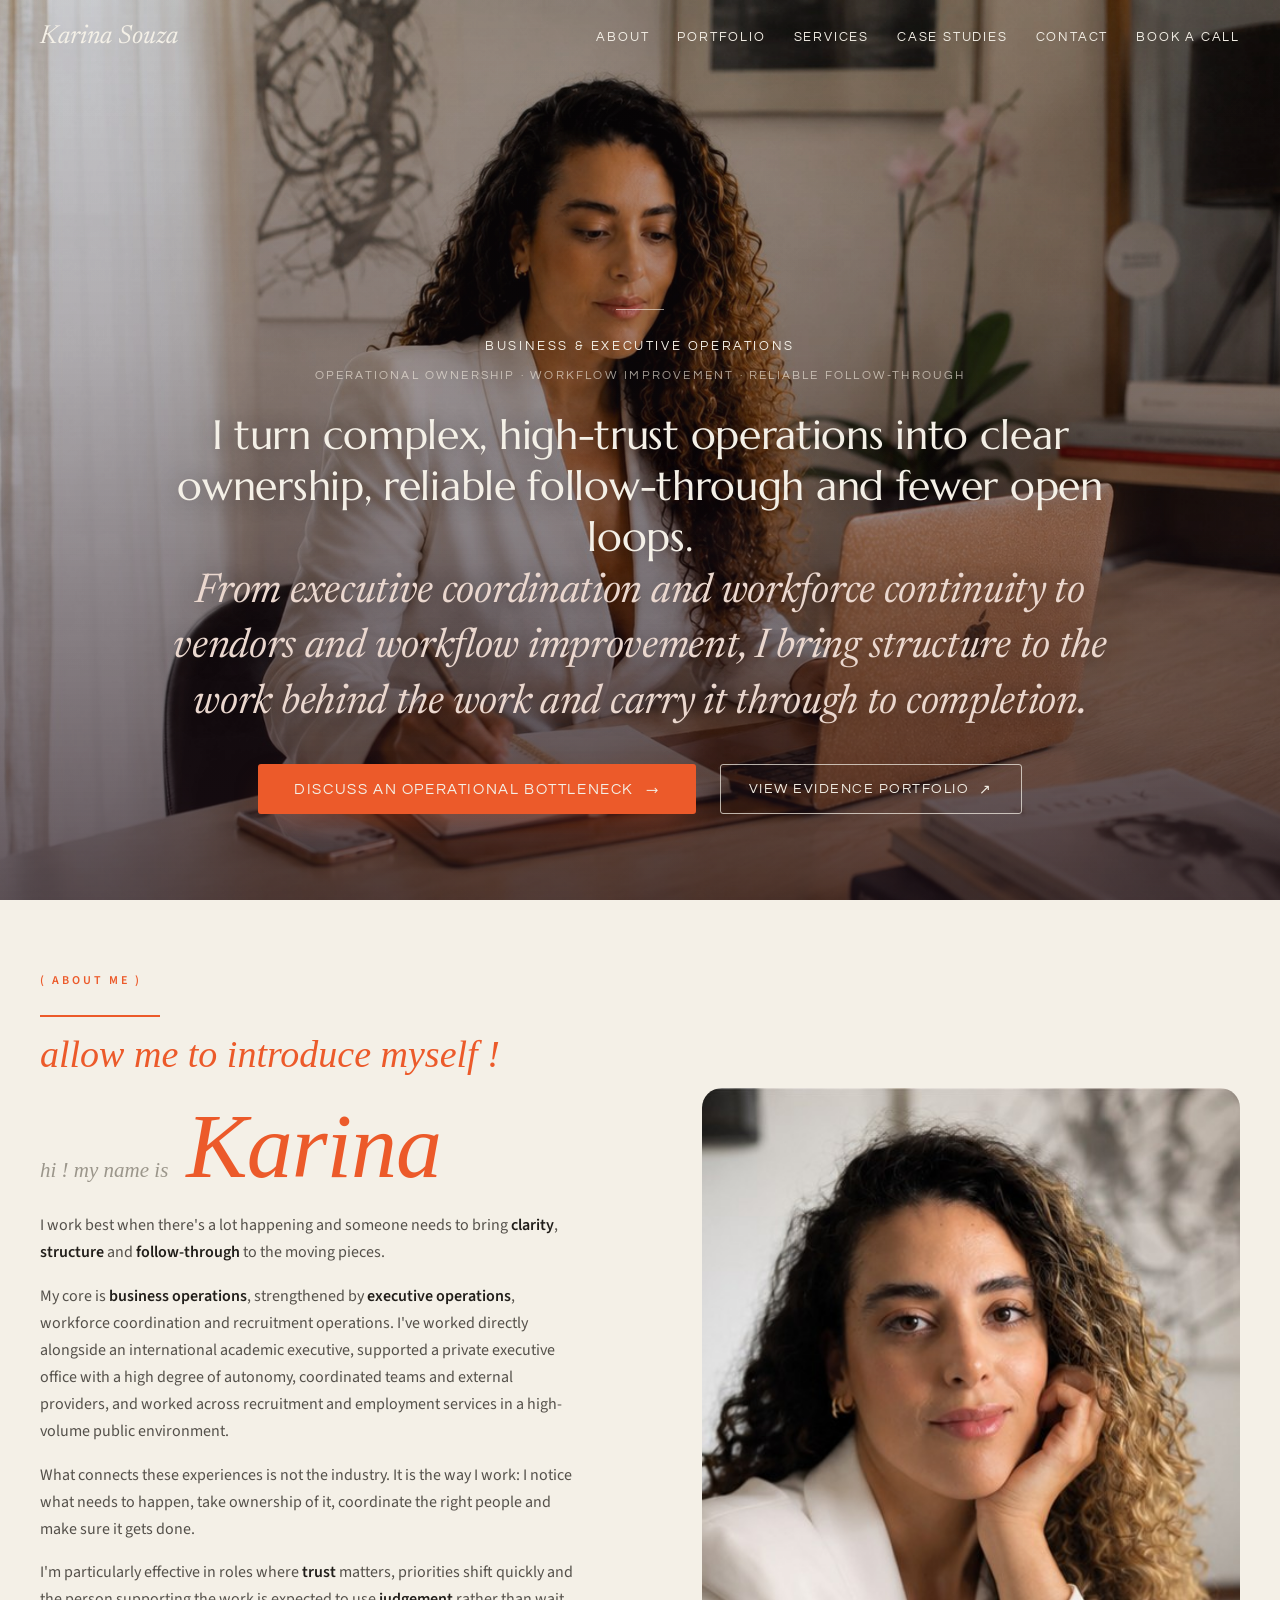
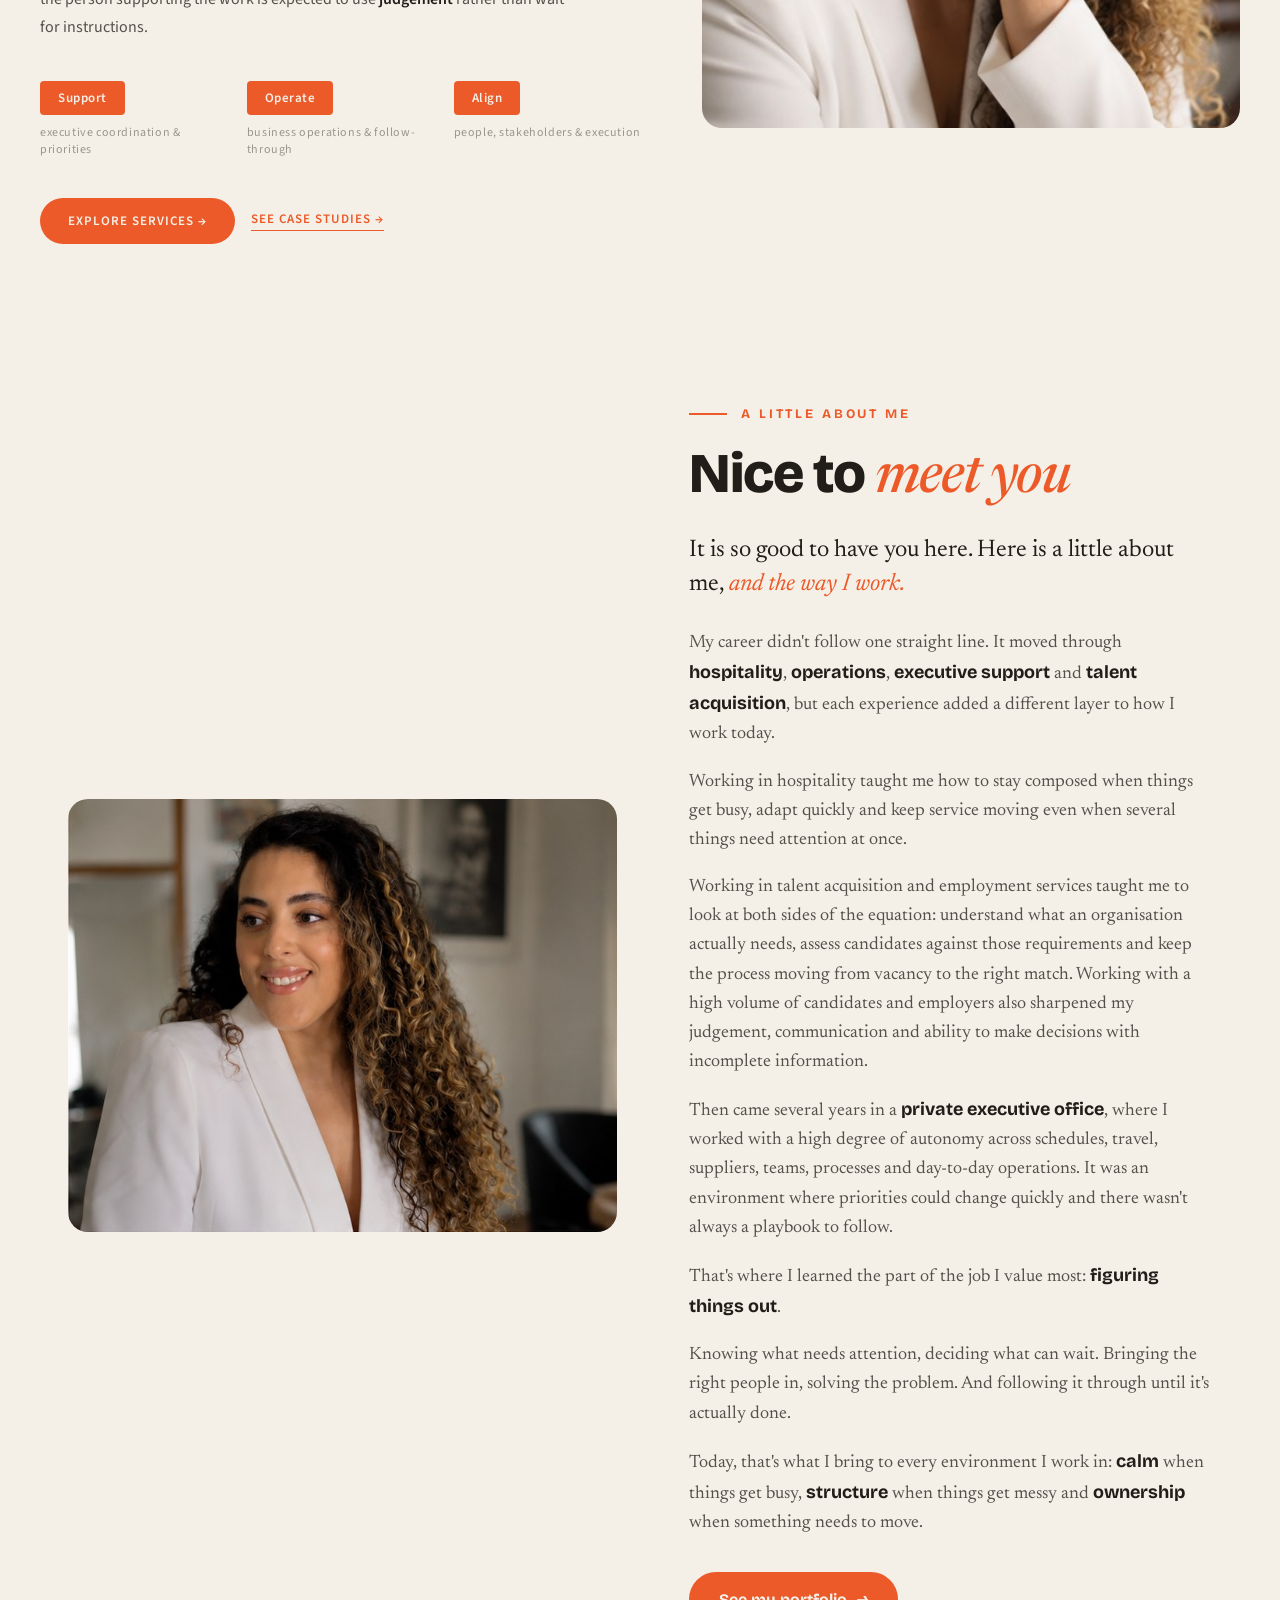
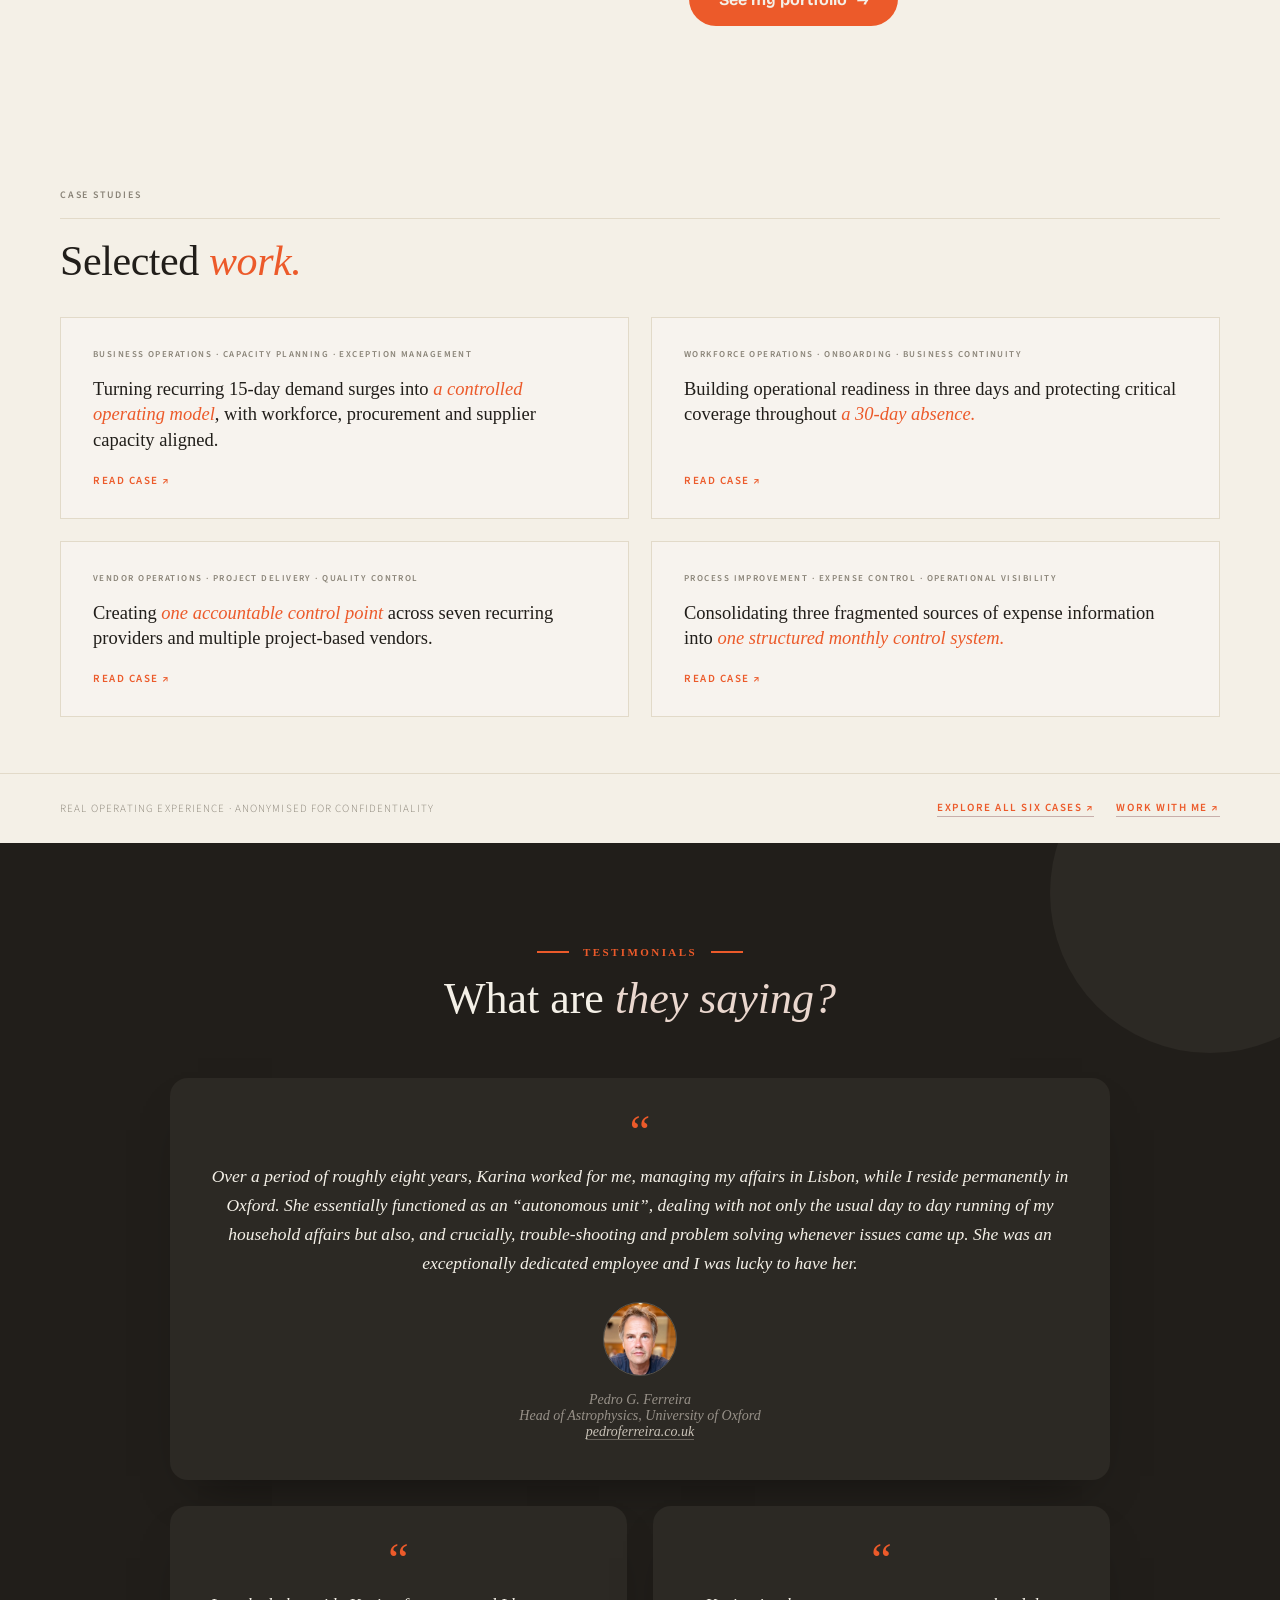
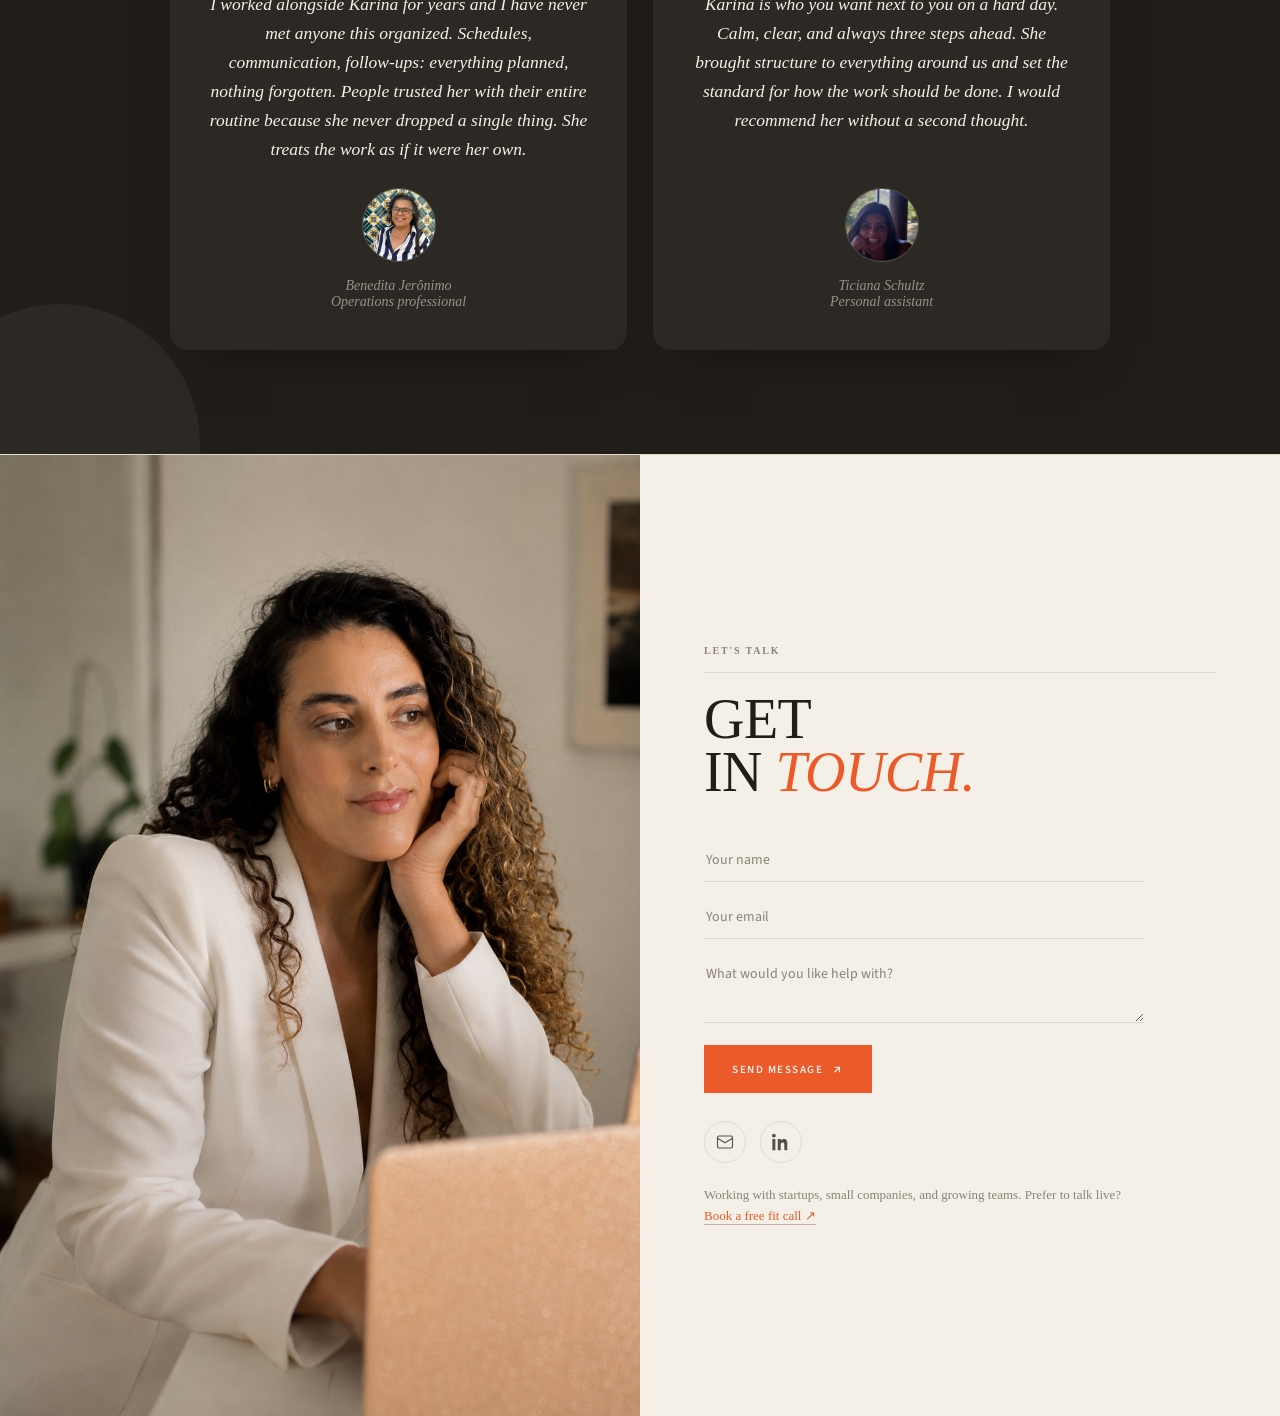
==== commit cfb41b16: "Connect website CTAs to evidence portfolio" ====
--- a/index.html
+++ b/index.html
@@ -74,7 +74,9 @@
 
   @media(max-width:800px){
     .topnav .links{display:none !important;}
-    .hero-h1{font-size:36px !important;}
+    .topnav{padding:20px 22px !important;}
+    .hero-content{justify-content:flex-start !important;min-height:auto !important;padding:118px 24px 48px !important;}
+    .hero-h1{font-size:31px !important;line-height:1.16 !important;margin-top:18px !important;}
     .about-grid{grid-template-columns:1fr !important;}
     #about{padding:56px 22px !important;}
     #about div[style*="font-size:92px"]{font-size:54px !important; letter-spacing:0 !important;}
@@ -206,7 +208,7 @@
     <img src="assets/karina-hero-v4.jpg" alt="Karina Souza" style="position:absolute; inset:0; width:100%; height:100%; object-fit:cover; object-position:50% 30%;">
     <div style="position:absolute; inset:0; background:linear-gradient(180deg, rgba(120,150,180,0.10) 0%, rgba(70,30,44,0.10) 100%); mix-blend-mode:multiply;"></div>
     <div style="position:absolute; inset:0; background:linear-gradient(180deg, rgba(24,16,20,0.18) 0%, rgba(28,17,22,0.30) 38%, rgba(33,18,25,0.68) 100%);"></div>
-    <div style="position:relative; z-index:2; min-height:100vh; display:flex; flex-direction:column; align-items:center; justify-content:flex-end; text-align:center; padding:0 40px 86px;">
+    <div class="hero-content" style="position:relative; z-index:2; min-height:100vh; display:flex; flex-direction:column; align-items:center; justify-content:flex-end; text-align:center; padding:0 40px 86px;">
       <div style="width:48px; height:1px; background:rgba(243,236,223,0.6); margin-bottom:26px;"></div>
       <div style="font-family:'Questrial',sans-serif; font-size:12.5px; letter-spacing:2.6px; text-transform:uppercase; color:#F4F0E7; max-width:820px; line-height:1.7;">
         Business &amp; Executive Operations
@@ -222,6 +224,9 @@
         <a class="herobtn" href="https://calendly.com/karinajsou810/new-meeting" target="_blank" rel="noopener" style="display:inline-flex; align-items:center; gap:12px; background:#EC5A2A; color:#F4F0E7; font-family:'Questrial',sans-serif; font-size:14.5px; letter-spacing:1.6px; text-transform:uppercase; white-space:nowrap; text-decoration:none; padding:17px 36px; border-radius:3px; box-shadow:0 14px 34px -14px rgba(212,78,34,0.55); transition:background .25s ease, transform .25s ease;">
           Discuss an operational bottleneck
           <span style="font-size:16px; line-height:1; transform:translateY(0.5px);">&#8594;</span>
+        </a>
+        <a class="navlink" href="https://dynamic-bugle-a10.notion.site/Karina-Souza-Business-Operations-Case-Studies-Evidence-3c784d0cf60881fda186f1b94b634226" target="_blank" rel="noopener" style="display:inline-flex; align-items:center; gap:10px; color:#F4F0E7; font-family:'Questrial',sans-serif; font-size:13.5px; letter-spacing:1.5px; text-transform:uppercase; white-space:nowrap; text-decoration:none; padding:16px 28px; border:1px solid rgba(244,240,231,0.72); border-radius:3px;">
+          View evidence portfolio <span aria-hidden="true">&#8599;</span>
         </a>
       </div>
     </div>
@@ -340,7 +345,10 @@
 
     <div class="cs-bottom">
       <span class="cs-bottom-note">Real operating experience · anonymised for confidentiality</span>
-      <a class="cs-bottom-cta" href="https://calendly.com/karinajsou810/new-meeting" target="_blank" rel="noopener">Work with me ↗</a>
+      <div style="display:flex;gap:22px;flex-wrap:wrap;align-items:center;">
+        <a class="cs-bottom-cta" href="https://dynamic-bugle-a10.notion.site/Karina-Souza-Business-Operations-Case-Studies-Evidence-3c784d0cf60881fda186f1b94b634226" target="_blank" rel="noopener">Explore all six cases ↗</a>
+        <a class="cs-bottom-cta" href="https://calendly.com/karinajsou810/new-meeting" target="_blank" rel="noopener">Work with me ↗</a>
+      </div>
     </div>
 
   </section>
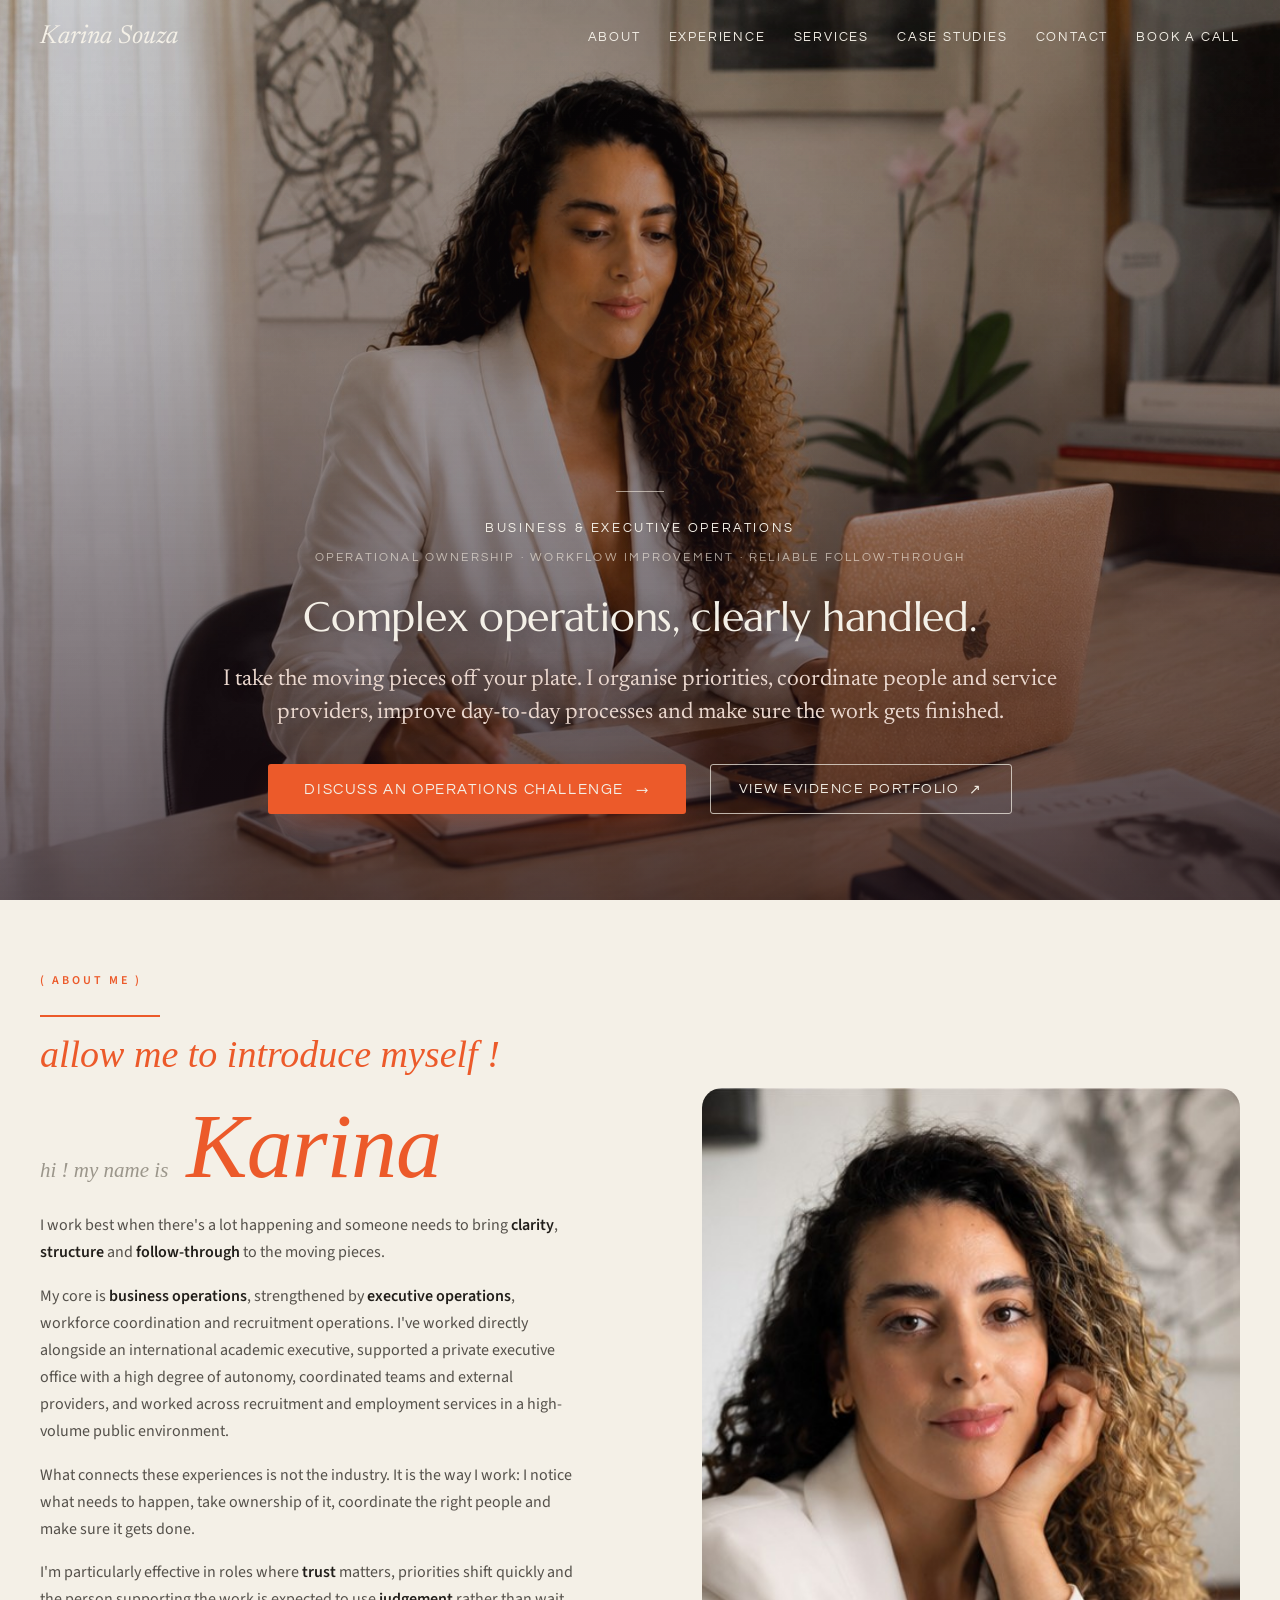
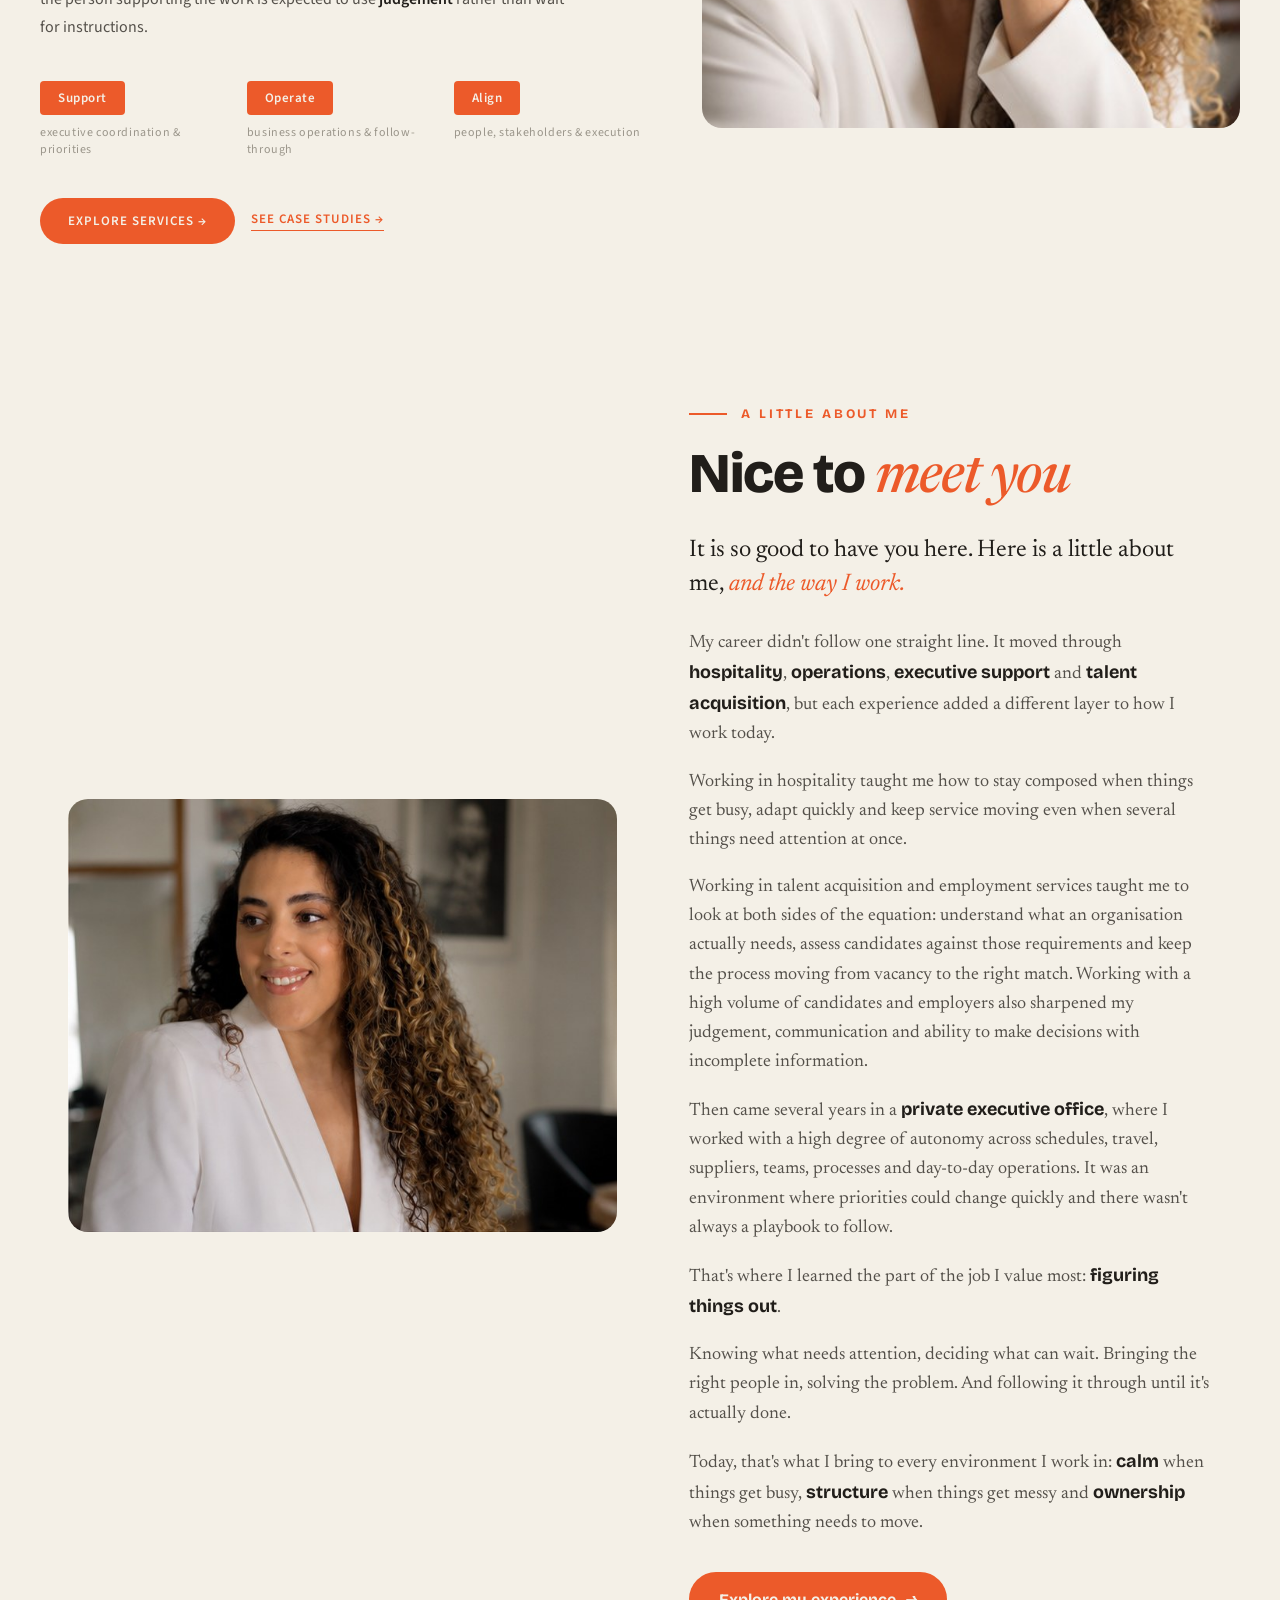
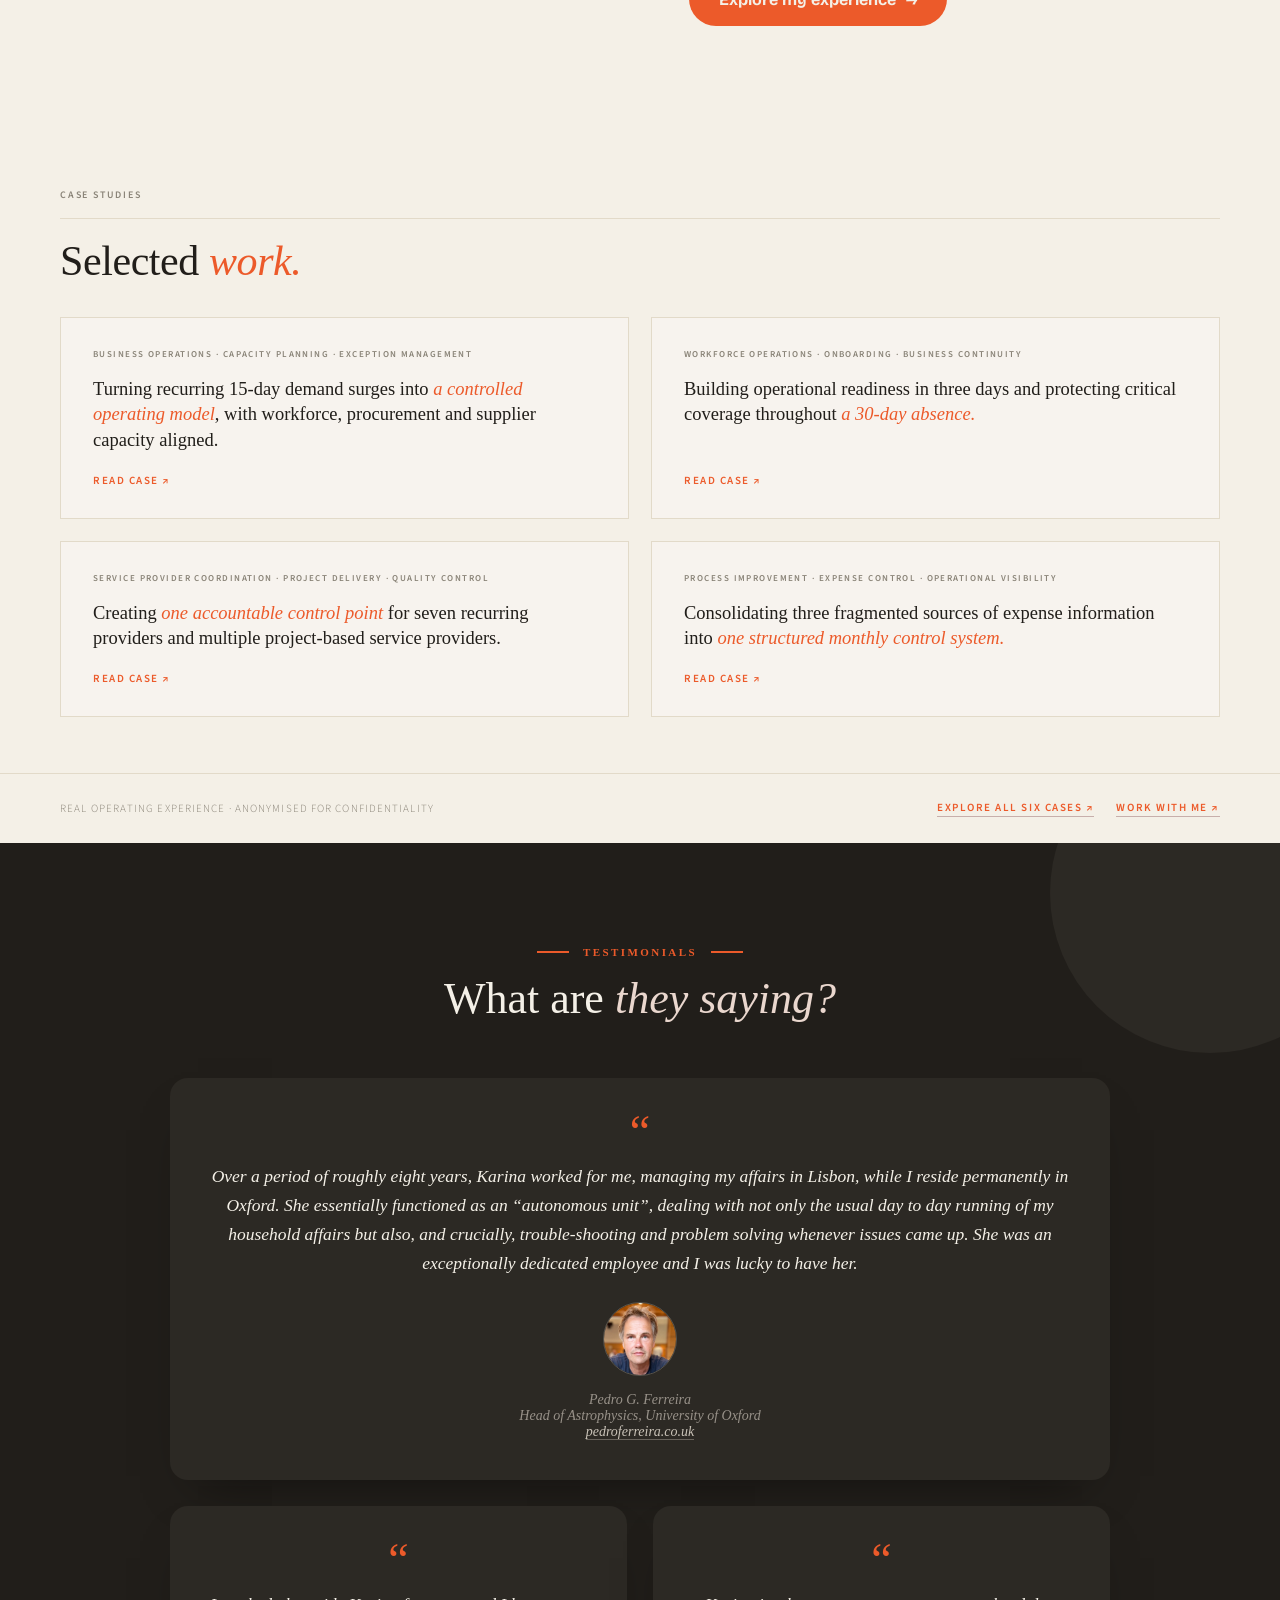
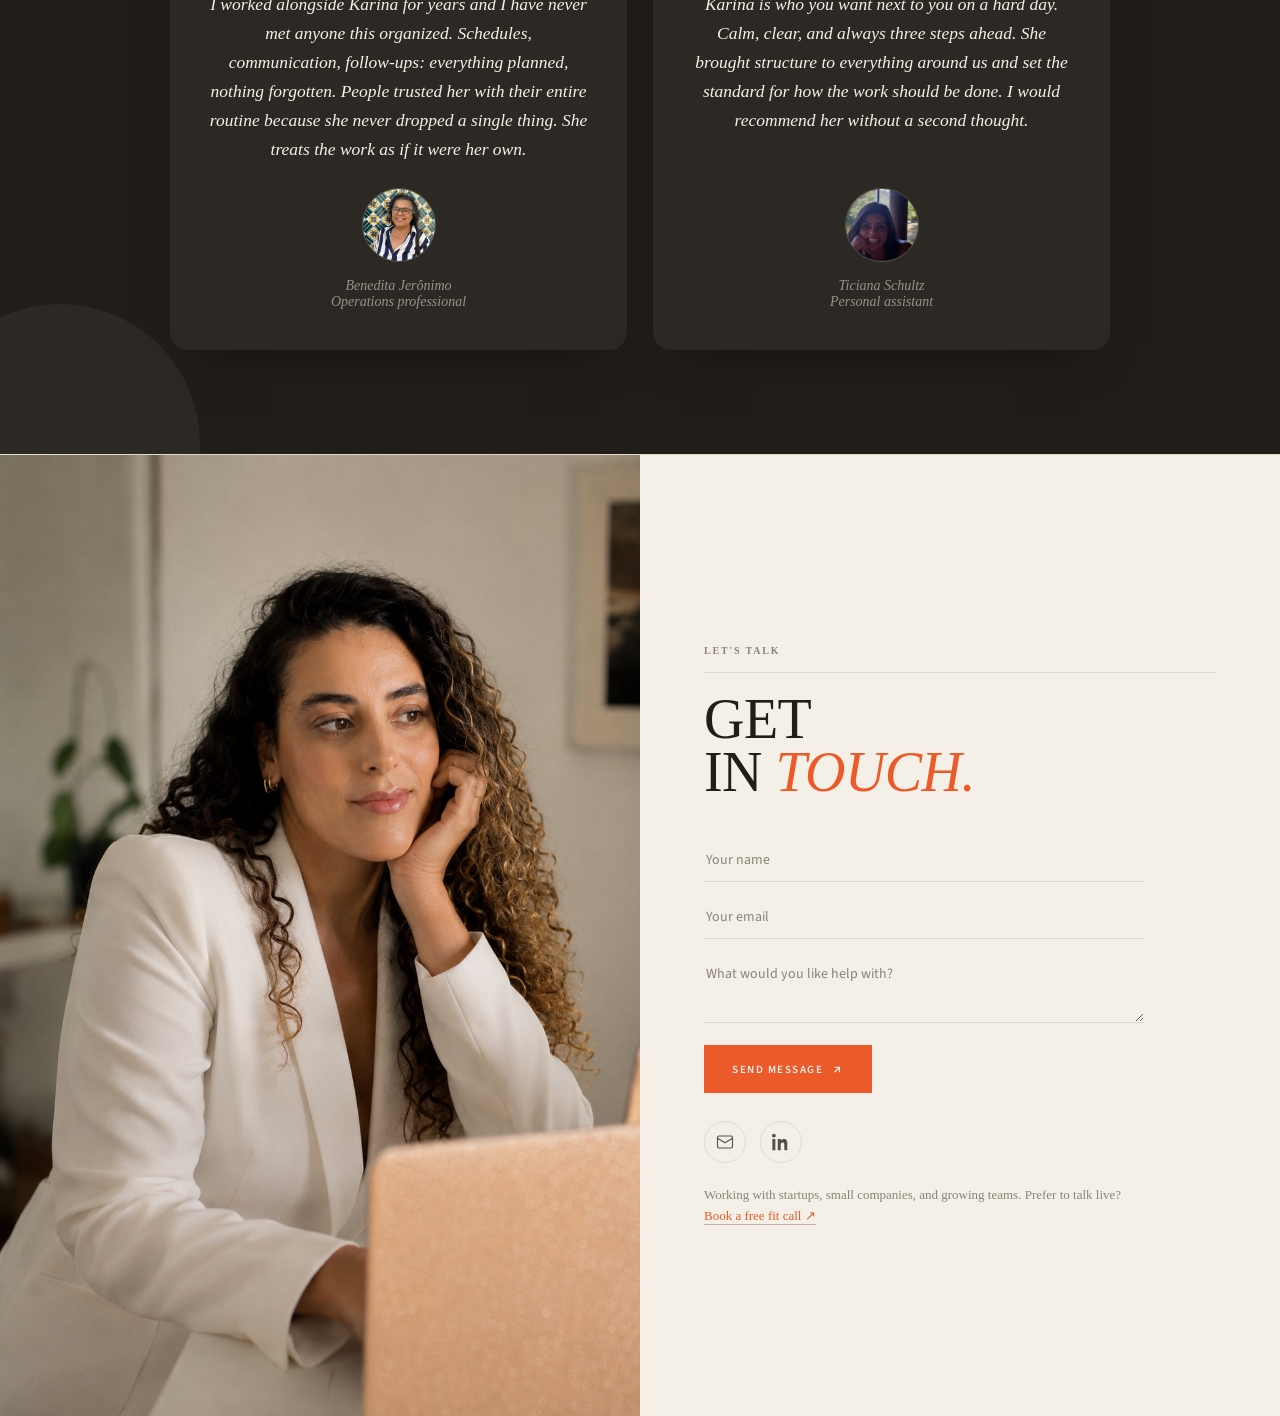
==== commit c662ba42: "Refine homepage hero and mobile conversion" ====
--- a/index.html
+++ b/index.html
@@ -29,6 +29,8 @@
   .navlink:hover{opacity:.6;}
   .herobtn:hover{background:#D44E22 !important; transform:translateY(-2px);}
   .aboutbtn:hover{opacity:.88;}
+  .mobile-nav-cta{display:none;}
+  .hero-sub{font-family:'Newsreader',serif;font-size:23px;font-weight:400;line-height:1.46;color:#EAD7CE;margin:20px 0 0;max-width:860px;text-shadow:0 2px 20px rgba(20,12,16,0.45);}
 
   /* ── CASES SECTION ── */
   .cs-top{padding:64px 60px 48px;background:var(--silence);border-bottom:0.5px solid var(--line);}
@@ -75,9 +77,16 @@
   @media(max-width:800px){
     .topnav .links{display:none !important;}
     .topnav{padding:20px 22px !important;}
+    .mobile-nav-cta{display:inline-flex;align-items:center;justify-content:center;color:#F4F0E7;text-decoration:none;border:1px solid rgba(244,240,231,0.72);border-radius:3px;padding:10px 14px;font-family:'Questrial',sans-serif;font-size:10px;letter-spacing:1.4px;text-transform:uppercase;}
     .hero-content{justify-content:flex-start !important;min-height:auto !important;padding:118px 24px 48px !important;}
     .hero-h1{font-size:31px !important;line-height:1.16 !important;margin-top:18px !important;}
-    .about-grid{grid-template-columns:1fr !important;}
+    .hero-sub{font-size:18px;line-height:1.42;margin-top:18px;max-width:34ch;}
+    .hero-actions{width:100%;flex-direction:column;gap:12px !important;margin-top:26px !important;}
+    .hero-actions .herobtn,.hero-actions .hero-secondary{width:100%;max-width:342px;white-space:normal !important;justify-content:center;text-align:center;}
+    .hero-actions .herobtn{font-size:12.5px !important;letter-spacing:1.2px !important;padding:15px 20px !important;}
+    .hero-actions .hero-secondary{font-size:12px !important;letter-spacing:1.2px !important;padding:14px 20px !important;}
+    .about-grid{grid-template-columns:minmax(0,1fr) !important;width:100% !important;max-width:100% !important;}
+    .about-grid > div{min-width:0;}
     #about{padding:56px 22px !important;}
     #about div[style*="font-size:92px"]{font-size:54px !important; letter-spacing:0 !important;}
     #about div[style*="font-size:38px"]{font-size:28px !important;}
@@ -198,12 +207,13 @@
       <a href="index.html" style="font-family:'Newsreader',serif; font-style:italic; font-size:26px; color:#F4F0E7; text-decoration:none;">Karina Souza</a>
       <div class="links" style="display:flex; align-items:center; gap:28px; font-family:'Questrial',sans-serif; font-size:12.5px; letter-spacing:1.8px; text-transform:uppercase;">
         <a class="navlink" href="#about" style="color:#F4F0E7; text-decoration:none;">About</a>
-        <a class="navlink" href="portfolio.html" style="color:#F4F0E7; text-decoration:none;">Portfolio</a>
+        <a class="navlink" href="portfolio.html" style="color:#F4F0E7; text-decoration:none;">Experience</a>
         <a class="navlink" href="services.html" style="color:#F4F0E7; text-decoration:none;">Services</a>
         <a class="navlink" href="#cases" style="color:#F4F0E7; text-decoration:none;">Case studies</a>
         <a class="navlink" href="contact.html" style="color:#F4F0E7; text-decoration:none;">Contact</a>
         <a class="navlink" href="https://calendly.com/karinajsou810/new-meeting" target="_blank" rel="noopener" style="color:#F4F0E7; text-decoration:none;">Book a call</a>
       </div>
+      <a class="mobile-nav-cta" href="https://calendly.com/karinajsou810/new-meeting" target="_blank" rel="noopener">Book a call</a>
     </nav>
     <img src="assets/karina-hero-v4.jpg" alt="Karina Souza" style="position:absolute; inset:0; width:100%; height:100%; object-fit:cover; object-position:50% 30%;">
     <div style="position:absolute; inset:0; background:linear-gradient(180deg, rgba(120,150,180,0.10) 0%, rgba(70,30,44,0.10) 100%); mix-blend-mode:multiply;"></div>
@@ -218,14 +228,15 @@
       </div>
 
       <h1 class="hero-h1" style="font-family:'Marcellus', serif; font-weight:400; font-size:41px; line-height:1.24; letter-spacing:-0.3px; color:#F4F0E7; margin:24px 0 0 0; max-width:1000px; text-shadow:0 2px 24px rgba(20,12,16,0.45);">
-        I turn complex, high-trust operations into clear ownership, reliable follow-through and fewer open loops.<br><span style="font-family:'Newsreader',serif; font-style:italic; font-weight:400; color:#EAD7CE;">From executive coordination and workforce continuity to vendors and workflow improvement, I bring structure to the work behind the work and carry it through to completion.</span>
+        Complex operations, clearly handled.
       </h1>
-      <div style="margin-top:34px; display:flex; align-items:center; gap:24px; flex-wrap:wrap; justify-content:center;">
+      <p class="hero-sub">I take the moving pieces off your plate. I organise priorities, coordinate people and service providers, improve day-to-day processes and make sure the work gets finished.</p>
+      <div class="hero-actions" style="margin-top:34px; display:flex; align-items:center; gap:24px; flex-wrap:wrap; justify-content:center;">
         <a class="herobtn" href="https://calendly.com/karinajsou810/new-meeting" target="_blank" rel="noopener" style="display:inline-flex; align-items:center; gap:12px; background:#EC5A2A; color:#F4F0E7; font-family:'Questrial',sans-serif; font-size:14.5px; letter-spacing:1.6px; text-transform:uppercase; white-space:nowrap; text-decoration:none; padding:17px 36px; border-radius:3px; box-shadow:0 14px 34px -14px rgba(212,78,34,0.55); transition:background .25s ease, transform .25s ease;">
-          Discuss an operational bottleneck
+          Discuss an operations challenge
           <span style="font-size:16px; line-height:1; transform:translateY(0.5px);">&#8594;</span>
         </a>
-        <a class="navlink" href="https://dynamic-bugle-a10.notion.site/Karina-Souza-Business-Operations-Case-Studies-Evidence-3c784d0cf60881fda186f1b94b634226" target="_blank" rel="noopener" style="display:inline-flex; align-items:center; gap:10px; color:#F4F0E7; font-family:'Questrial',sans-serif; font-size:13.5px; letter-spacing:1.5px; text-transform:uppercase; white-space:nowrap; text-decoration:none; padding:16px 28px; border:1px solid rgba(244,240,231,0.72); border-radius:3px;">
+        <a class="navlink hero-secondary" href="https://dynamic-bugle-a10.notion.site/Karina-Souza-Business-Operations-Case-Studies-Evidence-3c784d0cf60881fda186f1b94b634226" target="_blank" rel="noopener" style="display:inline-flex; align-items:center; gap:10px; color:#F4F0E7; font-family:'Questrial',sans-serif; font-size:13.5px; letter-spacing:1.5px; text-transform:uppercase; white-space:nowrap; text-decoration:none; padding:16px 28px; border:1px solid rgba(244,240,231,0.72); border-radius:3px;">
           View evidence portfolio <span aria-hidden="true">&#8599;</span>
         </a>
       </div>
@@ -303,7 +314,7 @@
       <p class="serif">That's where I learned the part of the job I value most: <strong>figuring things out</strong>.</p>
       <p class="serif">Knowing what needs attention, deciding what can wait. Bringing the right people in, solving the problem. And following it through until it's actually done.</p>
       <p class="serif" style="margin-bottom:34px">Today, that's what I bring to every environment I work in: <strong>calm</strong> when things get busy, <strong>structure</strong> when things get messy and <strong>ownership</strong> when something needs to move.</p>
-      <a class="btn" href="portfolio.html">See my portfolio <span style="font-size:18px">→</span></a>
+      <a class="btn" href="portfolio.html">Explore my experience <span style="font-size:18px">→</span></a>
     </div>
   </div>
 </section>
@@ -329,8 +340,8 @@
         </a>
 
         <a class="insights-card case-card" href="cases/case-03.html">
-          <span class="insights-meta">Vendor operations &middot; Project delivery &middot; Quality control</span>
-          <p class="insights-headline">Creating <em style="font-style:italic;color:var(--merlot);">one accountable control point</em> across seven recurring providers and multiple project-based vendors.</p>
+          <span class="insights-meta">Service provider coordination &middot; Project delivery &middot; Quality control</span>
+          <p class="insights-headline">Creating <em style="font-style:italic;color:var(--merlot);">one accountable control point</em> for seven recurring providers and multiple project-based service providers.</p>
           <span class="insights-readmore">Read case ↗</span>
         </a>
 
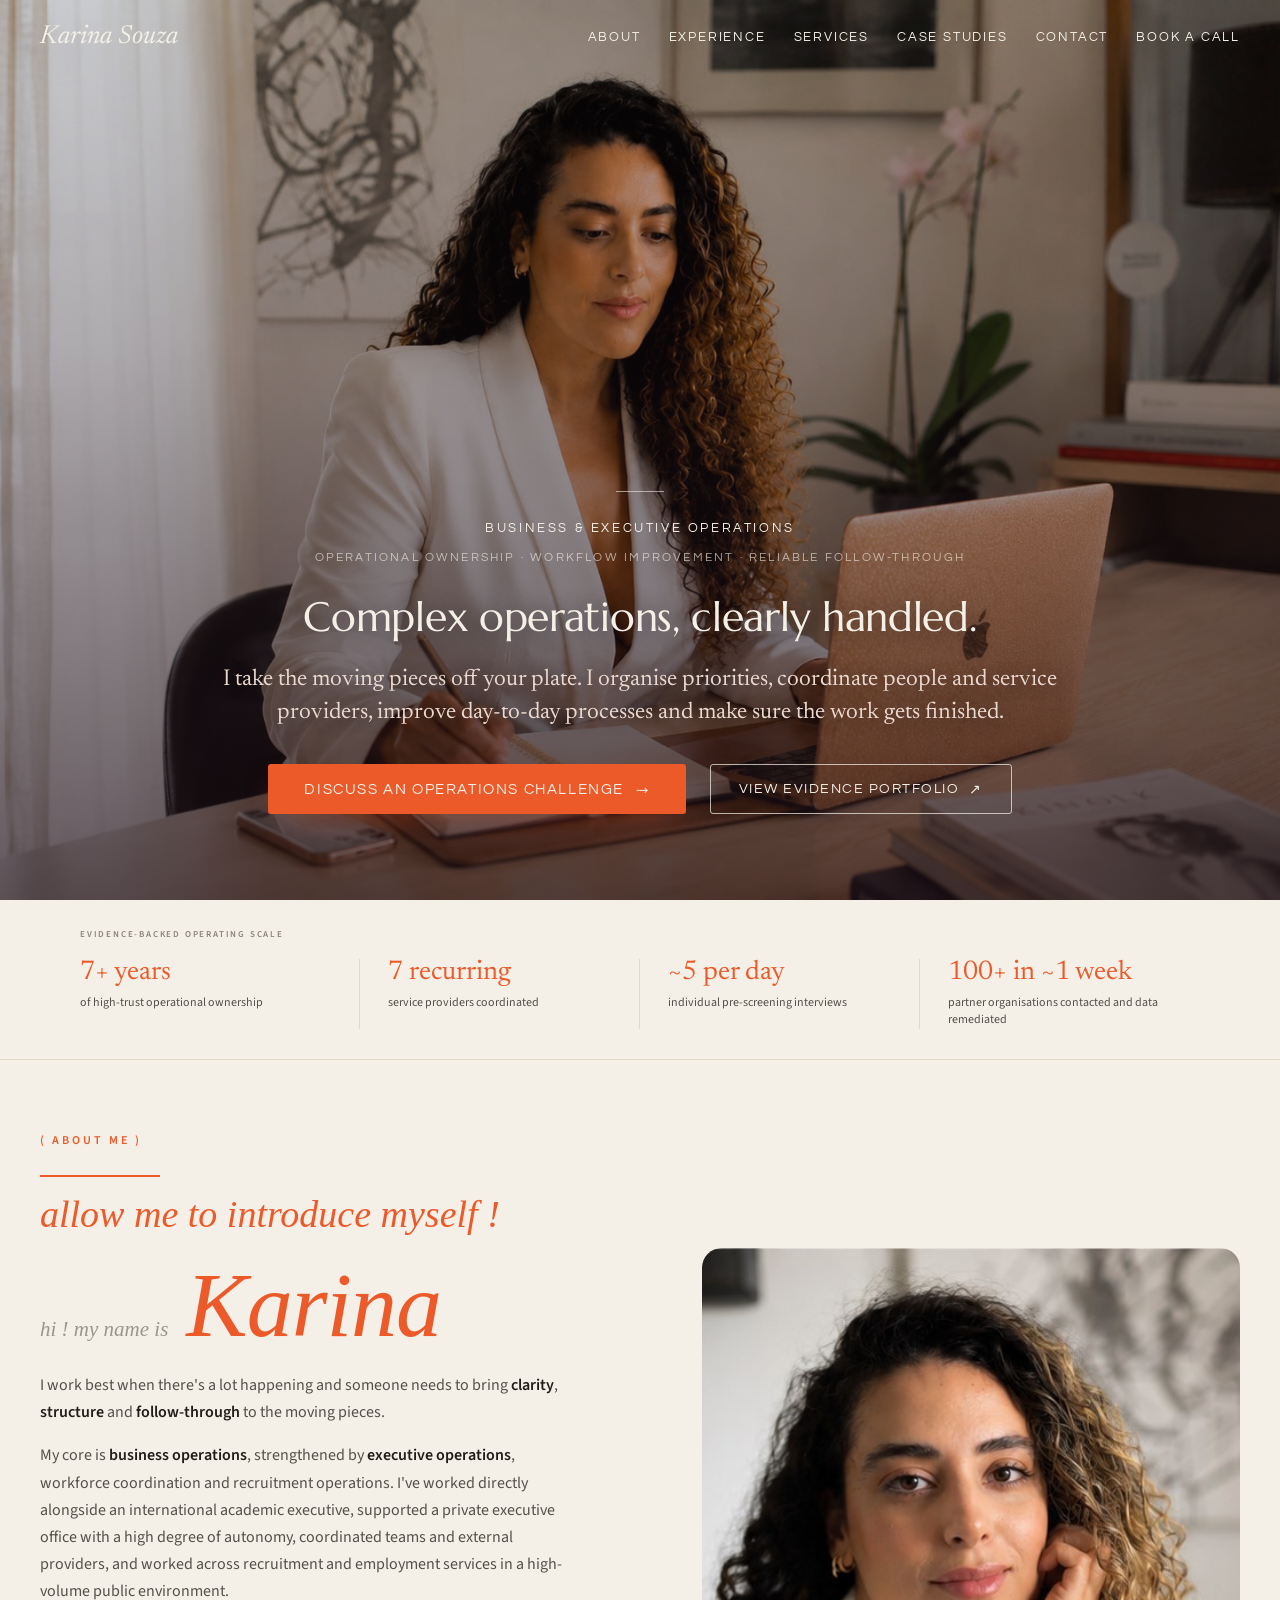
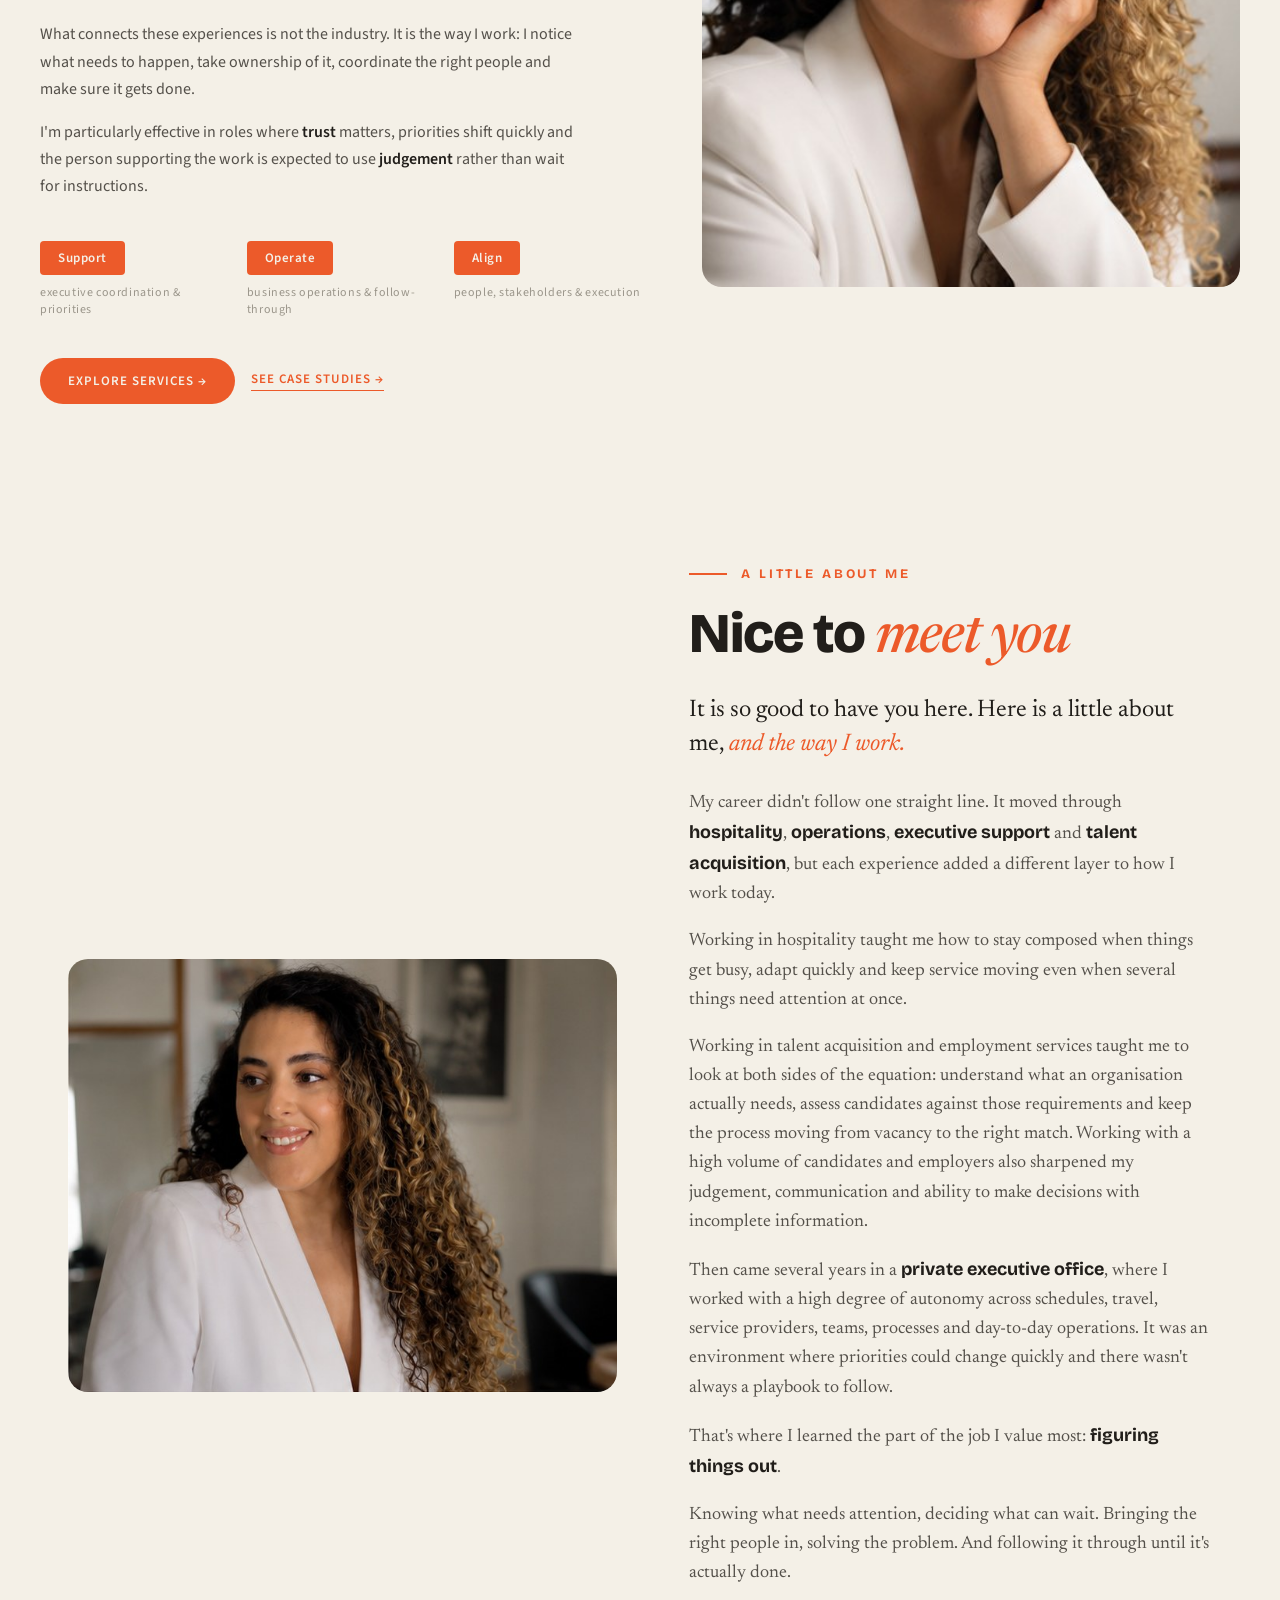
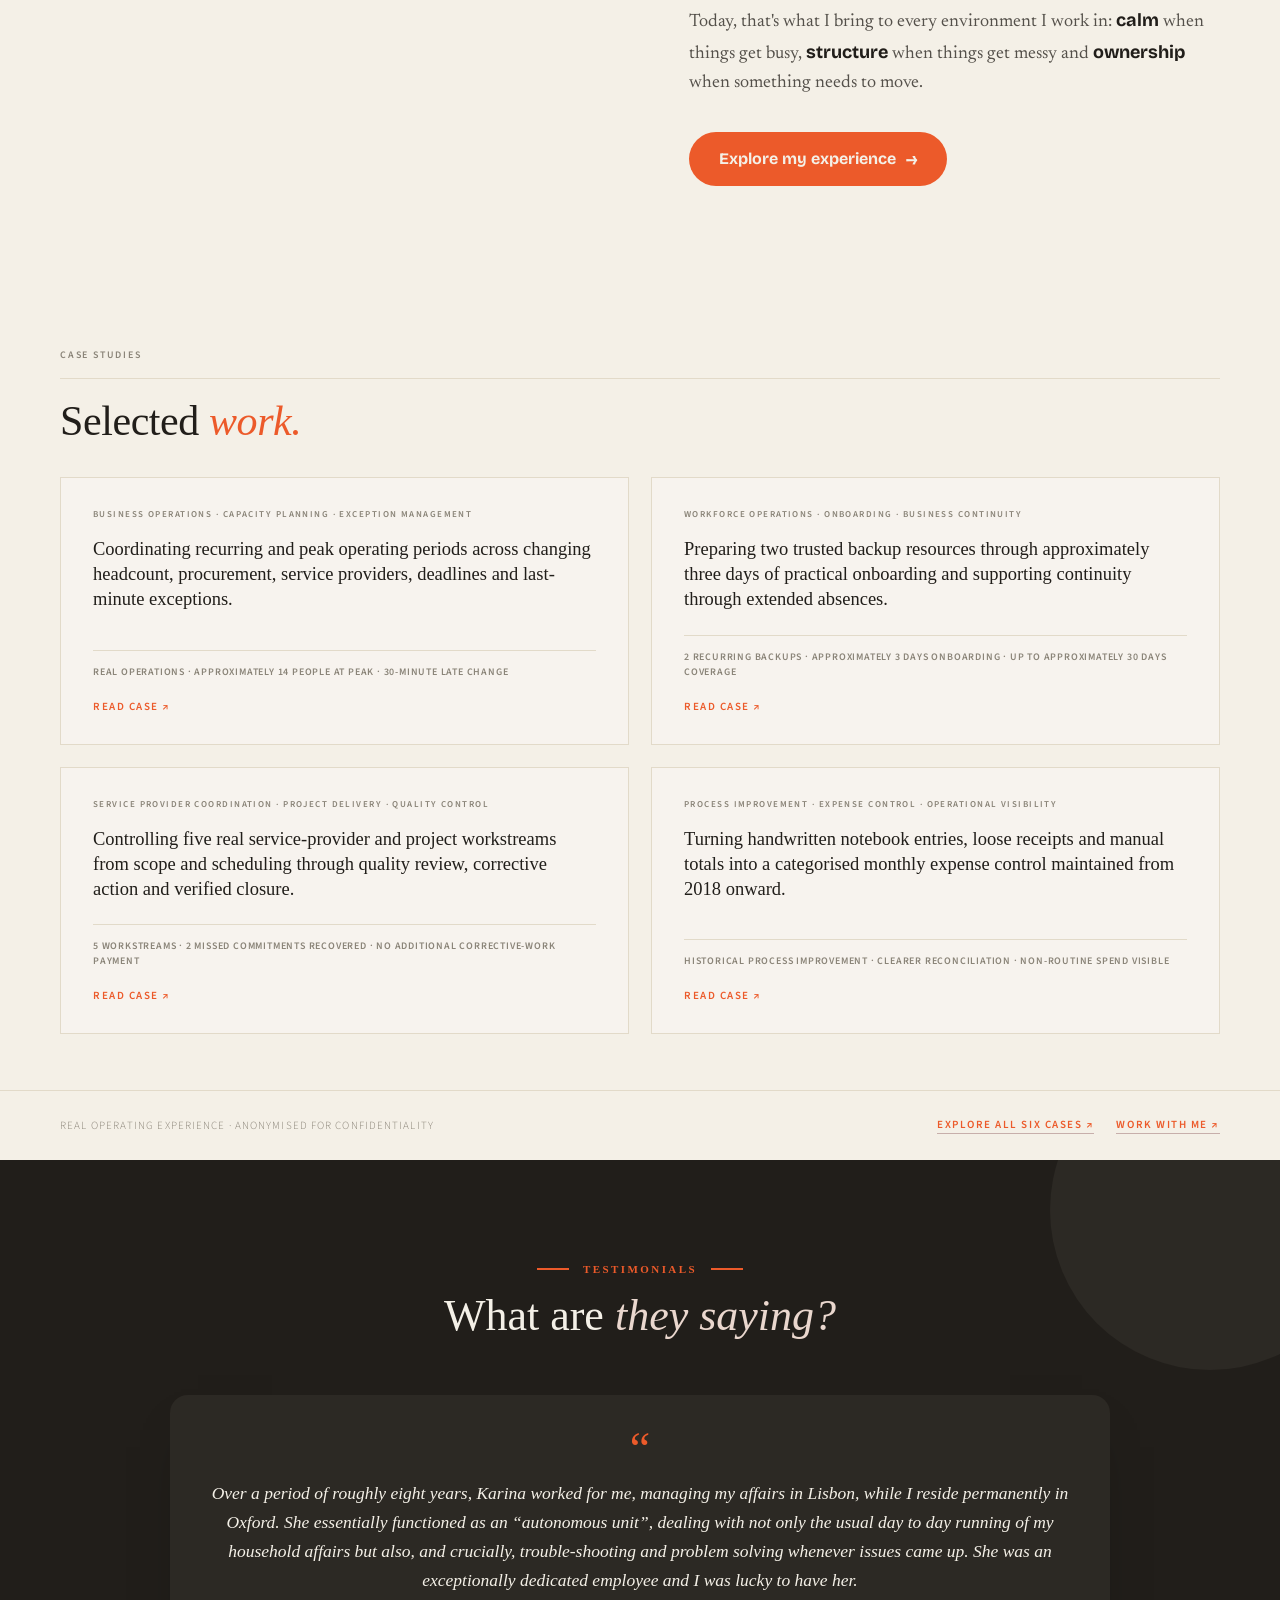
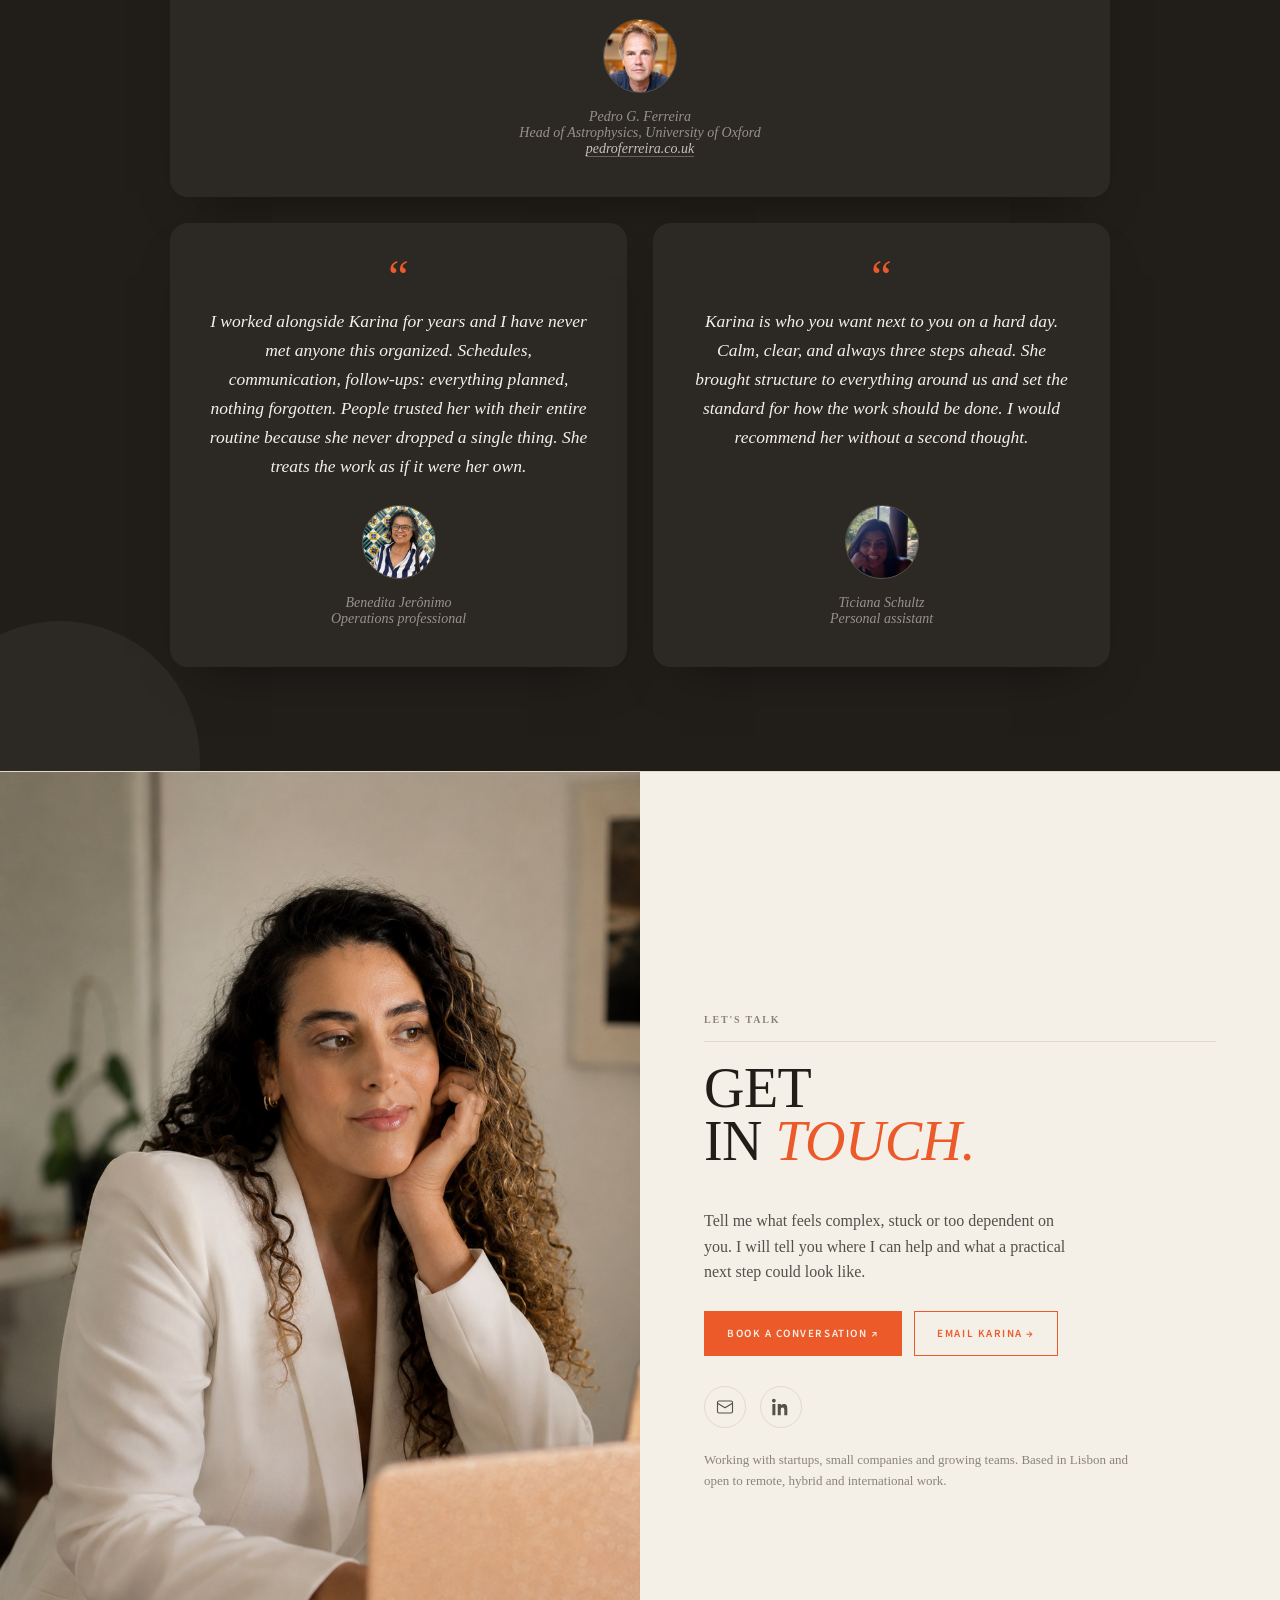
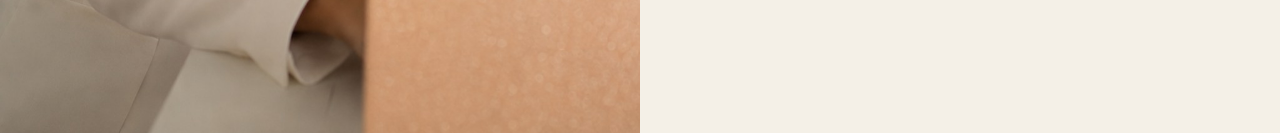
==== commit 48628459: "Align site proof and experience portfolio" ====
--- a/index.html
+++ b/index.html
@@ -31,6 +31,15 @@
   .aboutbtn:hover{opacity:.88;}
   .mobile-nav-cta{display:none;}
   .hero-sub{font-family:'Newsreader',serif;font-size:23px;font-weight:400;line-height:1.46;color:#EAD7CE;margin:20px 0 0;max-width:860px;text-shadow:0 2px 20px rgba(20,12,16,0.45);}
+  .proofbar{background:var(--silence);border-bottom:0.5px solid var(--line);font-family:'Source Sans 3',sans-serif;}
+  .proofbar-inner{max-width:1240px;margin:0 auto;padding:28px 60px 30px;}
+  .proofbar-label{font-size:9px;font-weight:600;letter-spacing:0.2em;text-transform:uppercase;color:var(--gray);margin-bottom:18px;}
+  .proofbar-grid{display:grid;grid-template-columns:repeat(4,minmax(0,1fr));}
+  .proofbar-item{padding:0 28px;border-right:0.5px solid var(--line);min-width:0;}
+  .proofbar-item:first-child{padding-left:0;}
+  .proofbar-item:last-child{padding-right:0;border-right:0;}
+  .proofbar-value{display:block;font-family:'Newsreader',serif;font-size:27px;line-height:1;color:var(--merlot);margin-bottom:8px;}
+  .proofbar-copy{display:block;font-size:12px;line-height:1.45;color:var(--body);}
 
   /* ── CASES SECTION ── */
   .cs-top{padding:64px 60px 48px;background:var(--silence);border-bottom:0.5px solid var(--line);}
@@ -85,6 +94,13 @@
     .hero-actions .herobtn,.hero-actions .hero-secondary{width:100%;max-width:342px;white-space:normal !important;justify-content:center;text-align:center;}
     .hero-actions .herobtn{font-size:12.5px !important;letter-spacing:1.2px !important;padding:15px 20px !important;}
     .hero-actions .hero-secondary{font-size:12px !important;letter-spacing:1.2px !important;padding:14px 20px !important;}
+    .proofbar-inner{padding:26px 22px 28px;}
+    .proofbar-grid{grid-template-columns:1fr 1fr;}
+    .proofbar-item{padding:18px 16px;border-bottom:0.5px solid var(--line);}
+    .proofbar-item:nth-child(odd){padding-left:0;}
+    .proofbar-item:nth-child(even){padding-right:0;border-right:0;}
+    .proofbar-item:nth-child(n+3){border-bottom:0;}
+    .proofbar-value{font-size:23px;}
     .about-grid{grid-template-columns:minmax(0,1fr) !important;width:100% !important;max-width:100% !important;}
     .about-grid > div{min-width:0;}
     #about{padding:56px 22px !important;}
@@ -177,6 +193,11 @@
   .contact-note{font-size:13px;font-weight:300;color:var(--gray);line-height:1.6;max-width:440px;}
   .contact-note a{color:var(--merlot);text-decoration:none;border-bottom:0.5px solid rgba(92,26,30,0.3);padding-bottom:1px;}
   .contact-note a:hover{border-color:var(--merlot);}
+  .contact-actions{display:flex;flex-wrap:wrap;gap:12px;margin:26px 0 30px;}
+  .contact-action{display:inline-flex;align-items:center;justify-content:center;gap:10px;padding:14px 22px;text-decoration:none;font-family:'Source Sans Pro',sans-serif;font-size:11px;font-weight:600;letter-spacing:0.14em;text-transform:uppercase;border:1px solid var(--merlot);transition:background .2s,color .2s;}
+  .contact-action.primary{background:var(--merlot);color:var(--silence);}
+  .contact-action.secondary{background:transparent;color:var(--merlot);}
+  .contact-action:hover{background:#D44E22;color:var(--silence);border-color:#D44E22;}
   @media(max-width:800px){.contact-grid{grid-template-columns:1fr;}.contact-photo{height:420px;}.contact-content{padding:48px 28px;}.contact-title{font-size:38px;}.contact-fields{grid-template-columns:1fr;}}
   #insights{background:var(--silence);border-top:0.5px solid var(--line);}
   .insights-grid{display:grid;grid-template-columns:1fr;min-height:0;}
@@ -196,6 +217,7 @@
   .case-cards{display:grid;grid-template-columns:repeat(2,1fr);gap:22px;}
   .case-card{display:flex;flex-direction:column;gap:0;}
   .case-card .insights-headline{font-size:18.5px;flex:1;}
+  .case-proof{display:block;font-size:10px;font-weight:600;letter-spacing:0.08em;text-transform:uppercase;color:var(--gray);border-top:0.5px solid var(--line);padding-top:14px;margin:2px 0 18px;line-height:1.55;}
   @media(max-width:900px){.cases2{padding:48px 28px 36px;}.case-cards{grid-template-columns:1fr;}}
 </style>
 </head>
@@ -243,7 +265,18 @@
     </div>
   </section>
 
-  
+  <section class="proofbar" aria-labelledby="proofbar-title">
+    <div class="proofbar-inner">
+      <p class="proofbar-label" id="proofbar-title">Evidence-backed operating scale</p>
+      <div class="proofbar-grid">
+        <div class="proofbar-item"><span class="proofbar-value">7+ years</span><span class="proofbar-copy">of high-trust operational ownership</span></div>
+        <div class="proofbar-item"><span class="proofbar-value">7 recurring</span><span class="proofbar-copy">service providers coordinated</span></div>
+        <div class="proofbar-item"><span class="proofbar-value">~5 per day</span><span class="proofbar-copy">individual pre-screening interviews</span></div>
+        <div class="proofbar-item"><span class="proofbar-value">100+ in ~1 week</span><span class="proofbar-copy">partner organisations contacted and data remediated</span></div>
+      </div>
+    </div>
+  </section>
+
 
   <!-- ===== ABOUT ===== -->
   <section id="about" style="width:100%;  background:#F4F0E7; display:flex; align-items:center; justify-content:center; padding:72px 40px; font-family:'Source Sans Pro', sans-serif;">
@@ -310,7 +343,7 @@
       <p class="serif">My career didn't follow one straight line. It moved through <strong>hospitality</strong>, <strong>operations</strong>, <strong>executive support</strong> and <strong>talent acquisition</strong>, but each experience added a different layer to how I work today.</p>
       <p class="serif">Working in hospitality taught me how to stay composed when things get busy, adapt quickly and keep service moving even when several things need attention at once.</p>
       <p class="serif">Working in talent acquisition and employment services taught me to look at both sides of the equation: understand what an organisation actually needs, assess candidates against those requirements and keep the process moving from vacancy to the right match. Working with a high volume of candidates and employers also sharpened my judgement, communication and ability to make decisions with incomplete information.</p>
-      <p class="serif">Then came several years in a <strong>private executive office</strong>, where I worked with a high degree of autonomy across schedules, travel, suppliers, teams, processes and day-to-day operations. It was an environment where priorities could change quickly and there wasn't always a playbook to follow.</p>
+      <p class="serif">Then came several years in a <strong>private executive office</strong>, where I worked with a high degree of autonomy across schedules, travel, service providers, teams, processes and day-to-day operations. It was an environment where priorities could change quickly and there wasn't always a playbook to follow.</p>
       <p class="serif">That's where I learned the part of the job I value most: <strong>figuring things out</strong>.</p>
       <p class="serif">Knowing what needs attention, deciding what can wait. Bringing the right people in, solving the problem. And following it through until it's actually done.</p>
       <p class="serif" style="margin-bottom:34px">Today, that's what I bring to every environment I work in: <strong>calm</strong> when things get busy, <strong>structure</strong> when things get messy and <strong>ownership</strong> when something needs to move.</p>
@@ -329,25 +362,29 @@
 
         <a class="insights-card case-card" href="cases/case-01.html">
           <span class="insights-meta">Business operations &middot; Capacity planning &middot; Exception management</span>
-          <p class="insights-headline">Turning recurring 15-day demand surges into <em style="font-style:italic;color:var(--merlot);">a controlled operating model</em>, with workforce, procurement and supplier capacity aligned.</p>
+          <p class="insights-headline">Coordinating recurring and peak operating periods across changing headcount, procurement, service providers, deadlines and last-minute exceptions.</p>
+          <span class="case-proof">Real operations &middot; approximately 14 people at peak &middot; 30-minute late change</span>
           <span class="insights-readmore">Read case ↗</span>
         </a>
 
         <a class="insights-card case-card" href="cases/case-02.html">
           <span class="insights-meta">Workforce operations &middot; Onboarding &middot; Business continuity</span>
-          <p class="insights-headline">Building operational readiness in three days and protecting critical coverage throughout <em style="font-style:italic;color:var(--merlot);">a 30-day absence.</em></p>
+          <p class="insights-headline">Preparing two trusted backup resources through approximately three days of practical onboarding and supporting continuity through extended absences.</p>
+          <span class="case-proof">2 recurring backups &middot; approximately 3 days onboarding &middot; up to approximately 30 days coverage</span>
           <span class="insights-readmore">Read case ↗</span>
         </a>
 
         <a class="insights-card case-card" href="cases/case-03.html">
           <span class="insights-meta">Service provider coordination &middot; Project delivery &middot; Quality control</span>
-          <p class="insights-headline">Creating <em style="font-style:italic;color:var(--merlot);">one accountable control point</em> for seven recurring providers and multiple project-based service providers.</p>
+          <p class="insights-headline">Controlling five real service-provider and project workstreams from scope and scheduling through quality review, corrective action and verified closure.</p>
+          <span class="case-proof">5 workstreams &middot; 2 missed commitments recovered &middot; no additional corrective-work payment</span>
           <span class="insights-readmore">Read case ↗</span>
         </a>
 
         <a class="insights-card case-card" href="cases/case-04.html">
           <span class="insights-meta">Process improvement &middot; Expense control &middot; Operational visibility</span>
-          <p class="insights-headline">Consolidating three fragmented sources of expense information into <em style="font-style:italic;color:var(--merlot);">one structured monthly control system.</em></p>
+          <p class="insights-headline">Turning handwritten notebook entries, loose receipts and manual totals into a categorised monthly expense control maintained from 2018 onward.</p>
+          <span class="case-proof">Historical process improvement &middot; clearer reconciliation &middot; non-routine spend visible</span>
           <span class="insights-readmore">Read case ↗</span>
         </a>
 
@@ -407,13 +444,12 @@
         <p class="contact-eyebrow">Let's talk</p>
         <h2 class="contact-title">Get<br>in <em>touch.</em></h2>
 
-        <!-- FORM: replace YOUR_FORM_ID with your Formspree form id to activate delivery -->
-        <form class="contact-form" action="https://formspree.io/f/YOUR_FORM_ID" method="POST">
-          <input type="text" name="name" placeholder="Your name" required>
-          <input type="email" name="email" placeholder="Your email" required>
-          <textarea name="message" placeholder="What would you like help with?" required></textarea>
-          <button type="submit">Send message</button>
-        </form>
+        <p class="contact-note" style="font-size:16px;color:var(--body);max-width:46ch;">Tell me what feels complex, stuck or too dependent on you. I will tell you where I can help and what a practical next step could look like.</p>
+
+        <div class="contact-actions">
+          <a class="contact-action primary" href="https://calendly.com/karinajsou810/new-meeting" target="_blank" rel="noopener">Book a conversation &#8599;</a>
+          <a class="contact-action secondary" href="mailto:karina.jeronimo@hotmail.com">Email Karina &#8594;</a>
+        </div>
 
         <div class="contact-social">
           <a href="mailto:karina.jeronimo@hotmail.com" aria-label="Email Karina">
@@ -424,7 +460,7 @@
           </a>
         </div>
 
-        <p class="contact-note">Working with startups, small companies, and growing teams. Prefer to talk live? <a href="https://calendly.com/karinajsou810/new-meeting" target="_blank" rel="noopener">Book a free fit call ↗</a></p>
+        <p class="contact-note">Working with startups, small companies and growing teams. Based in Lisbon and open to remote, hybrid and international work.</p>
       </div>
     </div>
   </section>
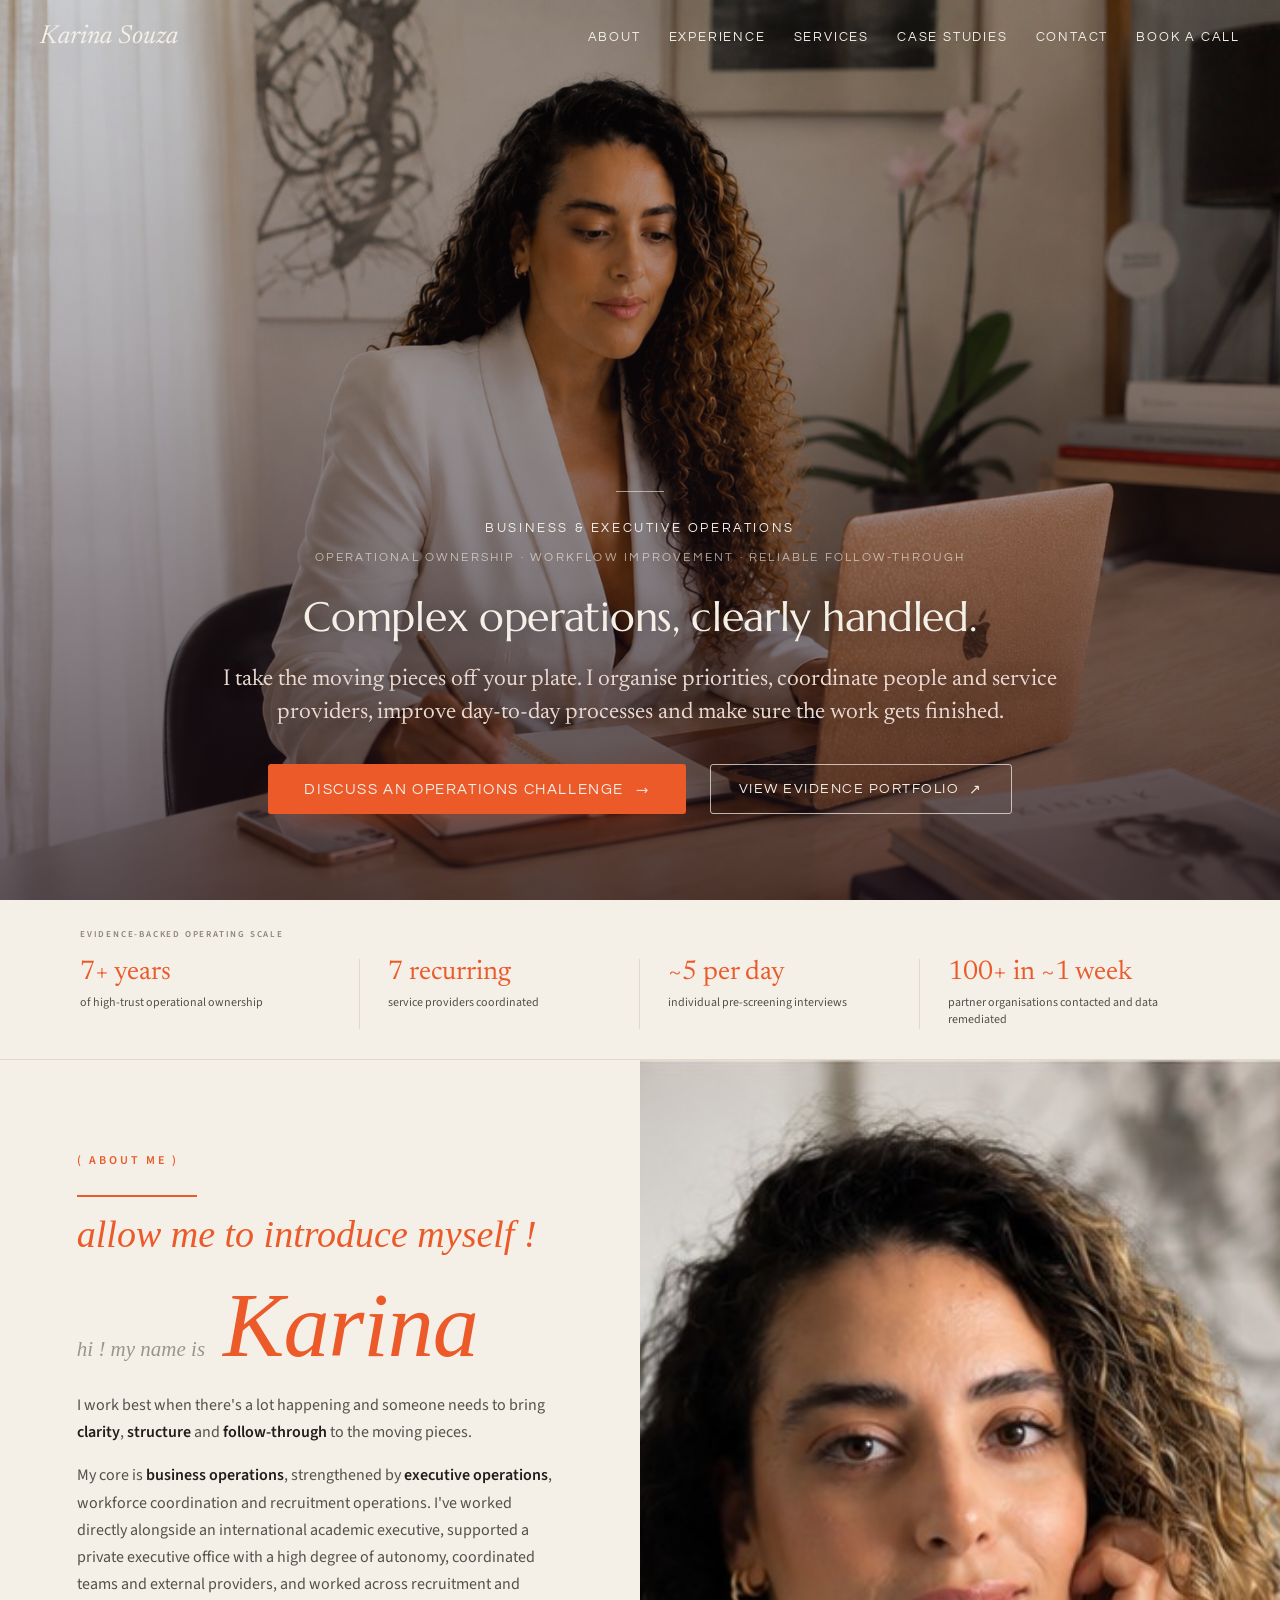
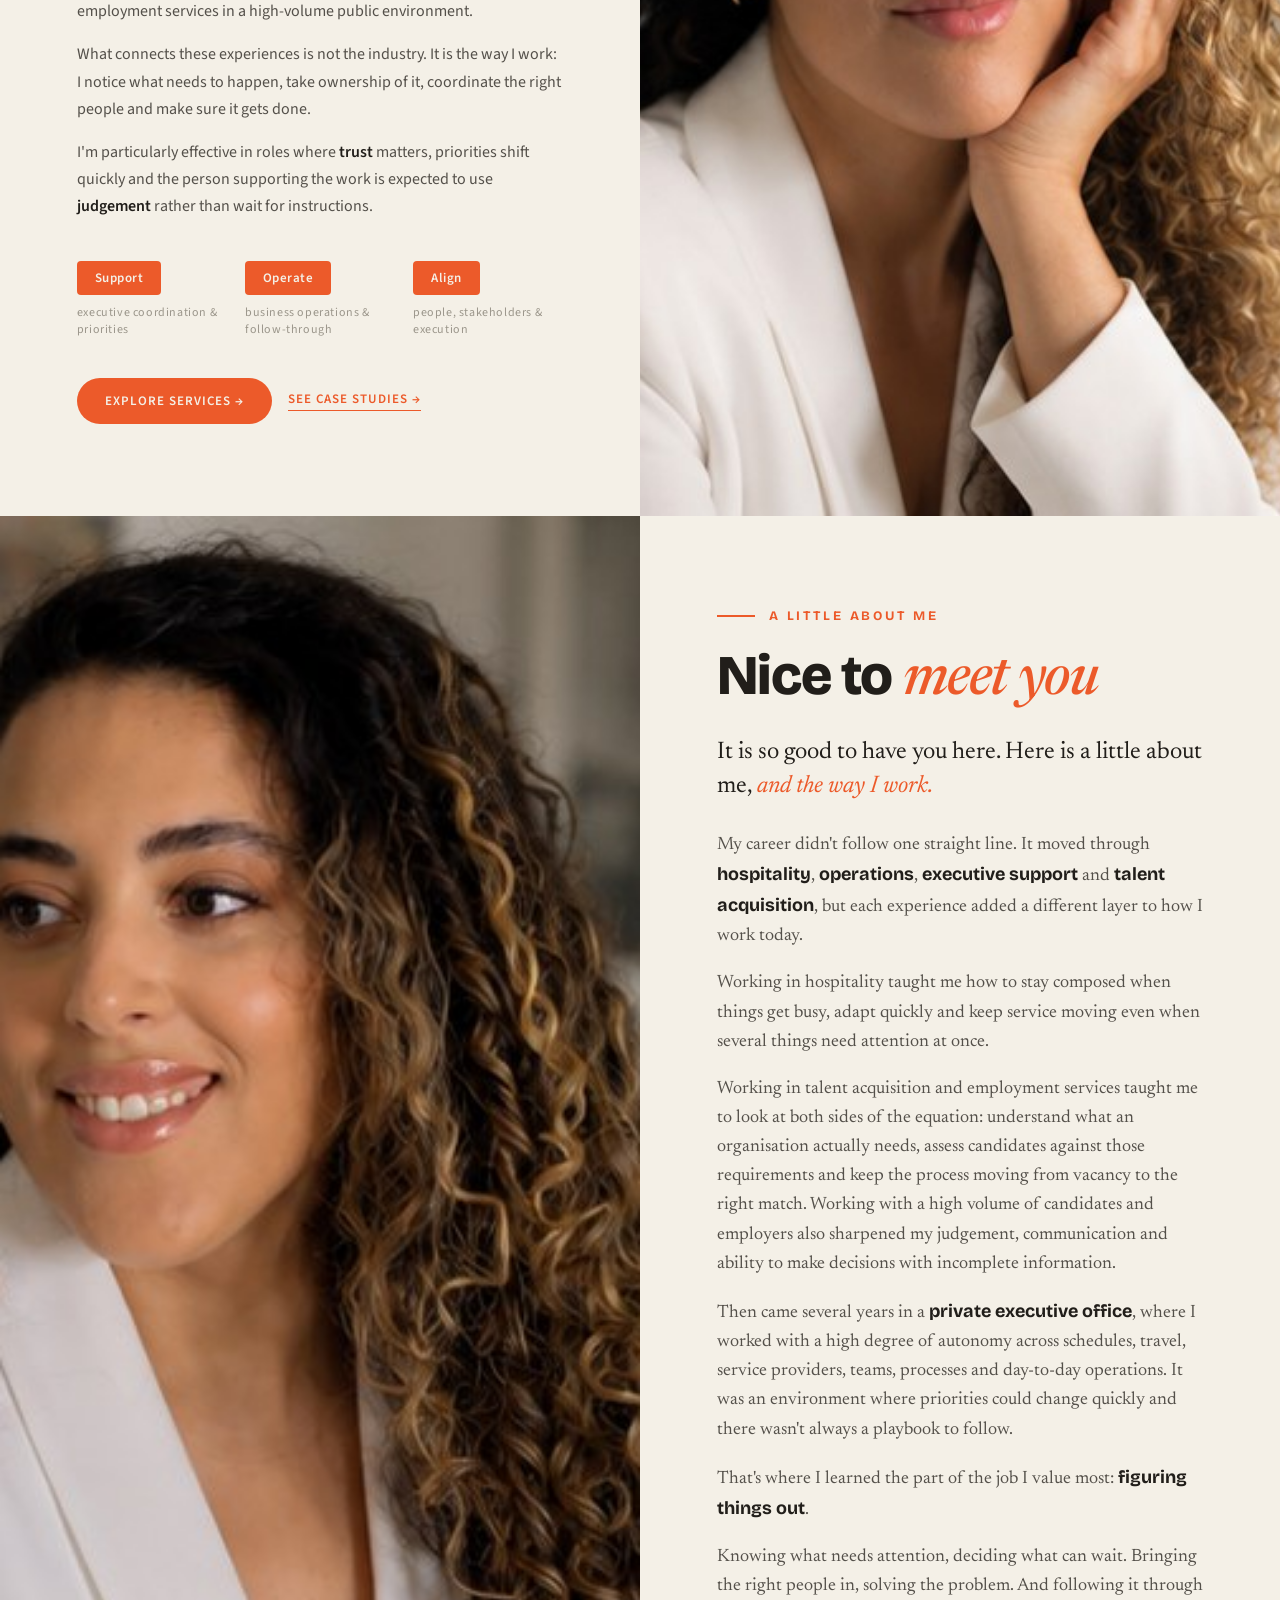
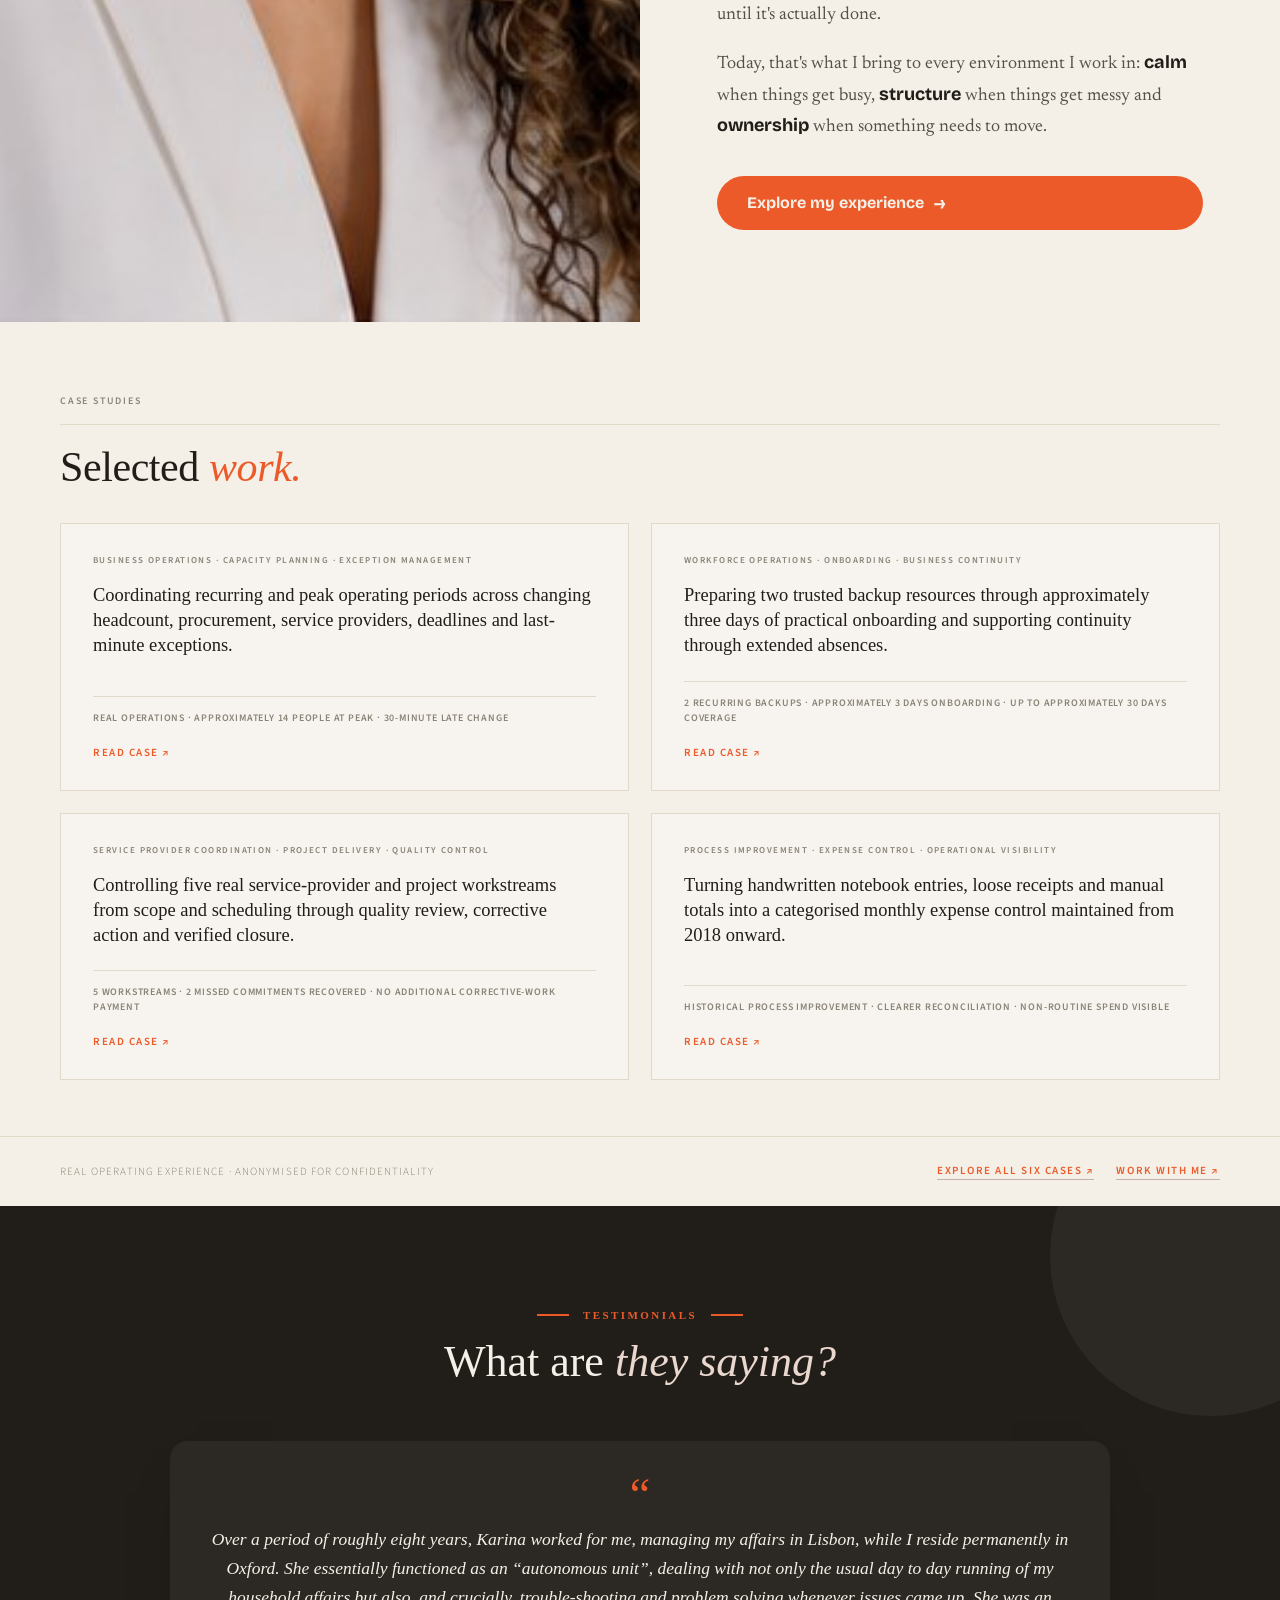
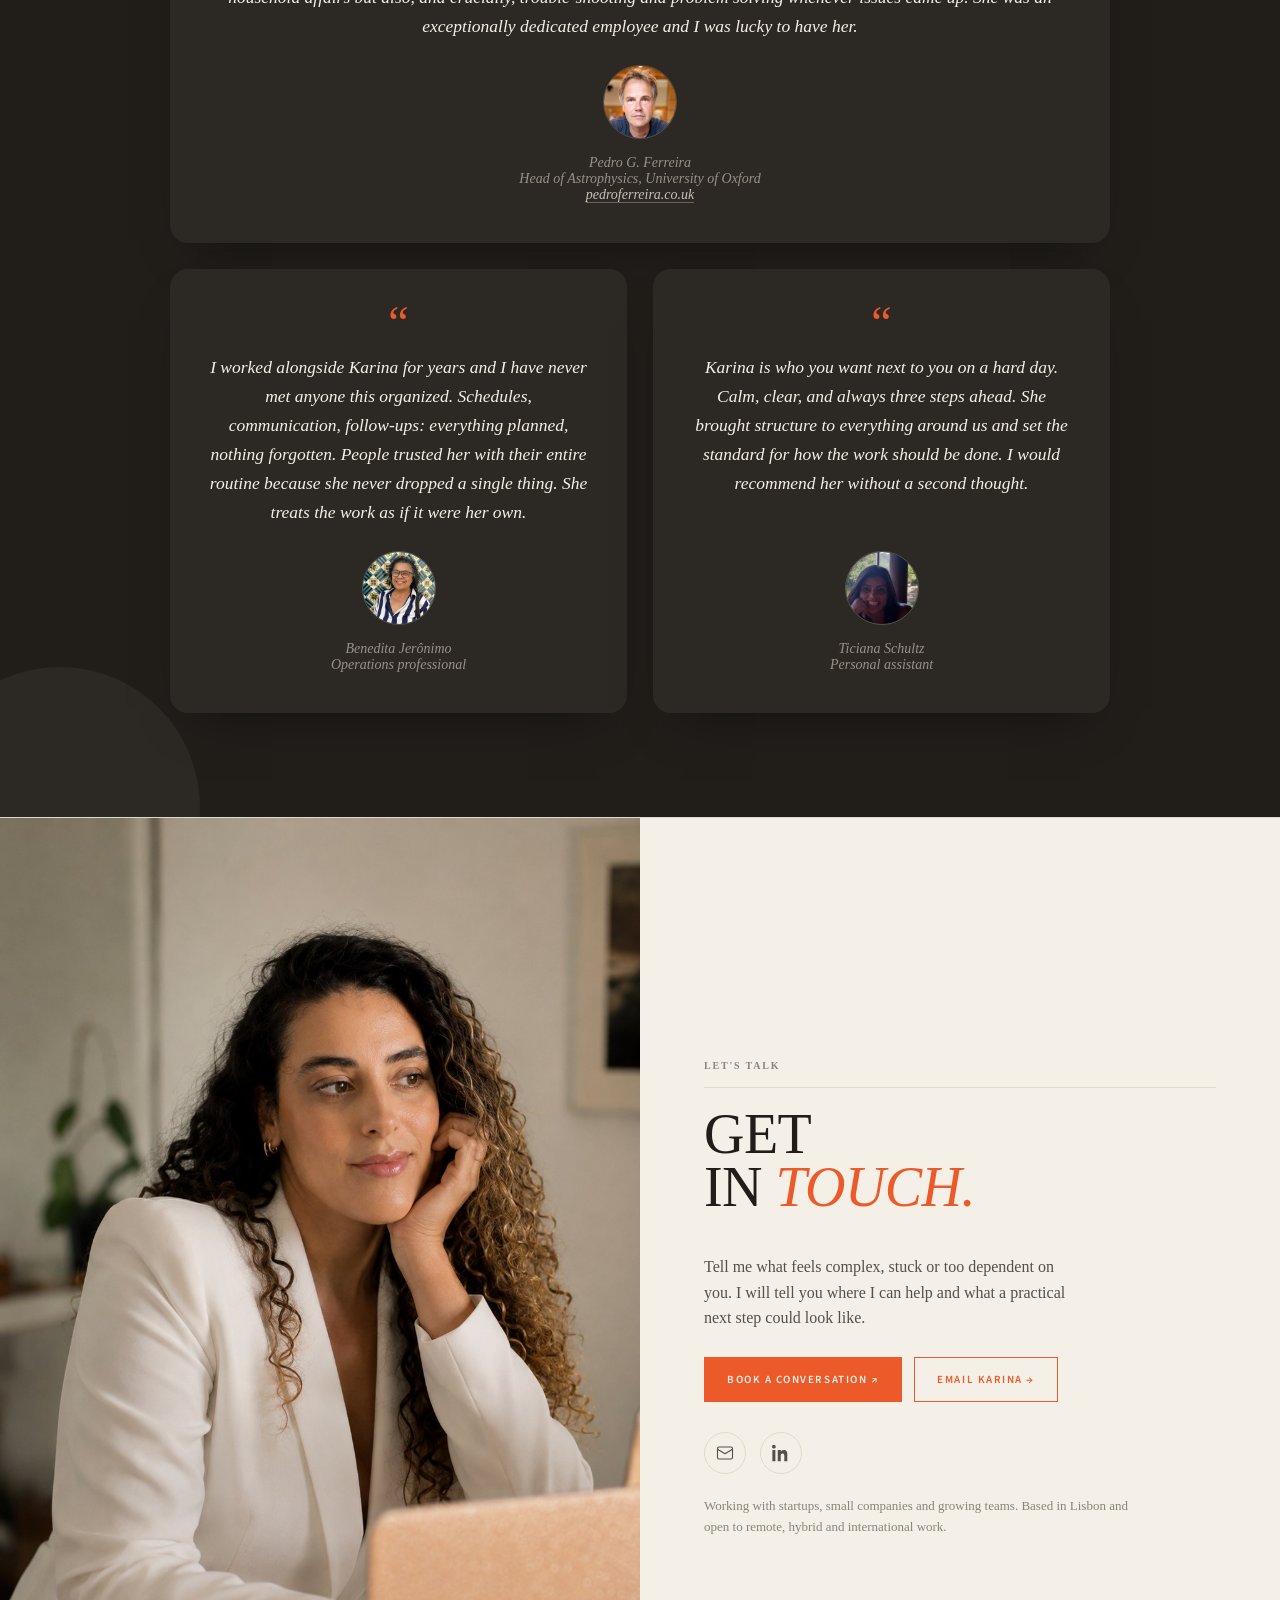
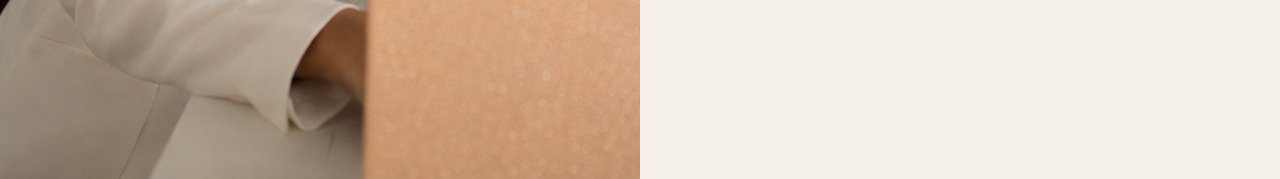
==== commit 74eba433: "Enlarge homepage portrait sections" ====
--- a/index.html
+++ b/index.html
@@ -41,6 +41,13 @@
   .proofbar-value{display:block;font-family:'Newsreader',serif;font-size:27px;line-height:1;color:var(--merlot);margin-bottom:8px;}
   .proofbar-copy{display:block;font-size:12px;line-height:1.45;color:var(--body);}
 
+  /* ── ABOUT ── */
+  .about-grid{width:100%;display:grid;grid-template-columns:1fr 1fr;gap:0;align-items:stretch;}
+  .about-copy{padding:92px clamp(48px,6vw,96px);display:flex;flex-direction:column;justify-content:center;}
+  .about-photo-panel{min-height:760px;overflow:hidden;position:relative;}
+  .about-photo-frame{width:100%;height:100%;}
+  .about-photo-frame img{width:100%;height:100%;object-fit:cover;object-position:center 18%;display:block;}
+
   /* ── CASES SECTION ── */
   .cs-top{padding:64px 60px 48px;background:var(--silence);border-bottom:0.5px solid var(--line);}
   .cs-headline{display:flex;align-items:center;gap:18px;flex-wrap:wrap;}
@@ -101,13 +108,9 @@
     .proofbar-item:nth-child(even){padding-right:0;border-right:0;}
     .proofbar-item:nth-child(n+3){border-bottom:0;}
     .proofbar-value{font-size:23px;}
-    .about-grid{grid-template-columns:minmax(0,1fr) !important;width:100% !important;max-width:100% !important;}
-    .about-grid > div{min-width:0;}
-    #about{padding:56px 22px !important;}
-    #about div[style*="font-size:92px"]{font-size:54px !important; letter-spacing:0 !important;}
+    #about div[style*="font-size:92px"]{font-size:54px !important;letter-spacing:0 !important;}
     #about div[style*="font-size:38px"]{font-size:28px !important;}
     #about p{max-width:100% !important;}
-    #about img{min-height:0 !important; height:auto !important; aspect-ratio:3/4;}
     .cs-top{padding:44px 28px 36px;}
     .cs-pill-text{font-size:34px;}
     .cs-word{font-size:38px;}
@@ -127,6 +130,7 @@
   .intro-wrap{position:relative;width:100%;max-width:620px;}
   .intro-arch{position:relative;z-index:1;width:100%;border-radius:20px;overflow:hidden;}
   .intro-arch img{width:100%;height:auto;display:block;}
+  .intro-copy{display:flex;flex-direction:column;justify-content:center;}
   .intro-lede{font-family:'Newsreader',serif;font-size:24px;line-height:1.42;color:#211E1A;margin-bottom:28px;max-width:40ch;}
   .intro-lede em{color:#EC5A2A;font-style:italic;}
   .intro p.serif{font-size:18px;margin-bottom:18px;max-width:52ch;}
@@ -139,7 +143,27 @@
   .serif strong{font-family:'Bricolage Grotesque',sans-serif;font-weight:700;color:#211E1A;}
   .btn{display:inline-flex;align-items:center;gap:10px;background:#EC5A2A;color:#F4F0E7;font-weight:700;font-size:16px;padding:16px 30px;border-radius:100px;text-decoration:none;transition:background .2s;font-family:'Bricolage Grotesque',sans-serif;}
   .btn:hover{background:#D44E22;}
-  @media(max-width:900px){.intro{padding:56px 24px;}.intro-grid{grid-template-columns:1fr;gap:48px;}.intro-photo{min-height:0;}.intro-wrap{width:100%;}.h2{font-size:38px;}}
+  @media(min-width:901px){
+    .intro{max-width:none;padding:0;}
+    .intro-grid{grid-template-columns:1fr 1fr;gap:0;align-items:stretch;}
+    .intro-photo{min-height:760px;overflow:hidden;}
+    .intro-wrap,.intro-arch{width:100%;max-width:none;height:100%;border-radius:0;}
+    .intro-arch img{width:100%;height:100%;object-fit:cover;object-position:center 18%;}
+    .intro-copy{padding:92px clamp(48px,6vw,96px);}
+  }
+  @media(max-width:900px){
+    .about-grid{grid-template-columns:1fr;}
+    .about-copy{padding:58px 24px 64px;}
+    .about-photo-panel{order:-1;height:480px;min-height:0;}
+    .about-photo-frame img{object-position:center 18%;}
+    .intro{padding:0;}
+    .intro-grid{grid-template-columns:1fr;gap:0;}
+    .intro-photo{height:480px;min-height:0;overflow:hidden;}
+    .intro-wrap,.intro-arch{width:100%;max-width:none;height:100%;border-radius:0;}
+    .intro-arch img{width:100%;height:100%;object-fit:cover;object-position:center 18%;}
+    .intro-copy{padding:58px 24px 64px;}
+    .h2{font-size:38px;}
+  }
 
   /* ── TESTIMONIALS ── */
   #testimonials{background:var(--ink);padding:96px 60px 104px;position:relative;overflow:hidden;}
@@ -279,9 +303,9 @@
 
 
   <!-- ===== ABOUT ===== -->
-  <section id="about" style="width:100%;  background:#F4F0E7; display:flex; align-items:center; justify-content:center; padding:72px 40px; font-family:'Source Sans Pro', sans-serif;">
-    <div class="about-grid" style="width:100%; max-width:1240px; display:grid; grid-template-columns:1.12fr 1fr; gap:60px; align-items:center;">
-      <div style="display:flex; flex-direction:column;">
+  <section id="about" style="width:100%;background:#F4F0E7;font-family:'Source Sans Pro',sans-serif;">
+    <div class="about-grid">
+      <div class="about-copy">
         <div style="font-family:'Source Sans Pro',sans-serif; font-weight:600; font-size:12px; letter-spacing:3px; text-transform:uppercase; color:#EC5A2A;">( about me )</div>
         <div style="margin-top:26px;">
           <div style="width:120px; height:2px; background:#EC5A2A; margin-bottom:16px;"></div>
@@ -318,9 +342,9 @@
           <a href="#cases" style="color:#EC5A2A; text-decoration:none; font-family:'Source Sans Pro',sans-serif; font-weight:600; font-size:13px; letter-spacing:1px; text-transform:uppercase; border-bottom:1.5px solid #EC5A2A; padding-bottom:2px;">See case studies &rarr;</a>
         </div>
       </div>
-      <div style="position:relative; display:flex; justify-content:center; align-items:center;">
-        <div style="position:relative; width:100%; max-width:620px;">
-          <img src="assets/karina-about-v5.jpg" alt="Karina Souza" style="width:100%; height:auto; display:block; border-radius:20px;">
+      <div class="about-photo-panel">
+        <div class="about-photo-frame">
+          <img src="assets/karina-about-v5.jpg" alt="Karina Souza">
         </div>
       </div>
     </div>
@@ -336,7 +360,7 @@
         <div class="intro-arch"><img src="assets/karina-meet-v4.jpg" alt="Karina Souza"></div>
       </div>
     </div>
-    <div>
+    <div class="intro-copy">
       <div class="eyebrow"><span class="ln"></span><span class="tx">A little about me</span></div>
       <h2 class="h2" style="margin-bottom:26px">Nice to <em>meet you</em></h2>
       <p class="intro-lede">It is so good to have you here. Here is a little about me, <em>and the way I work.</em></p>
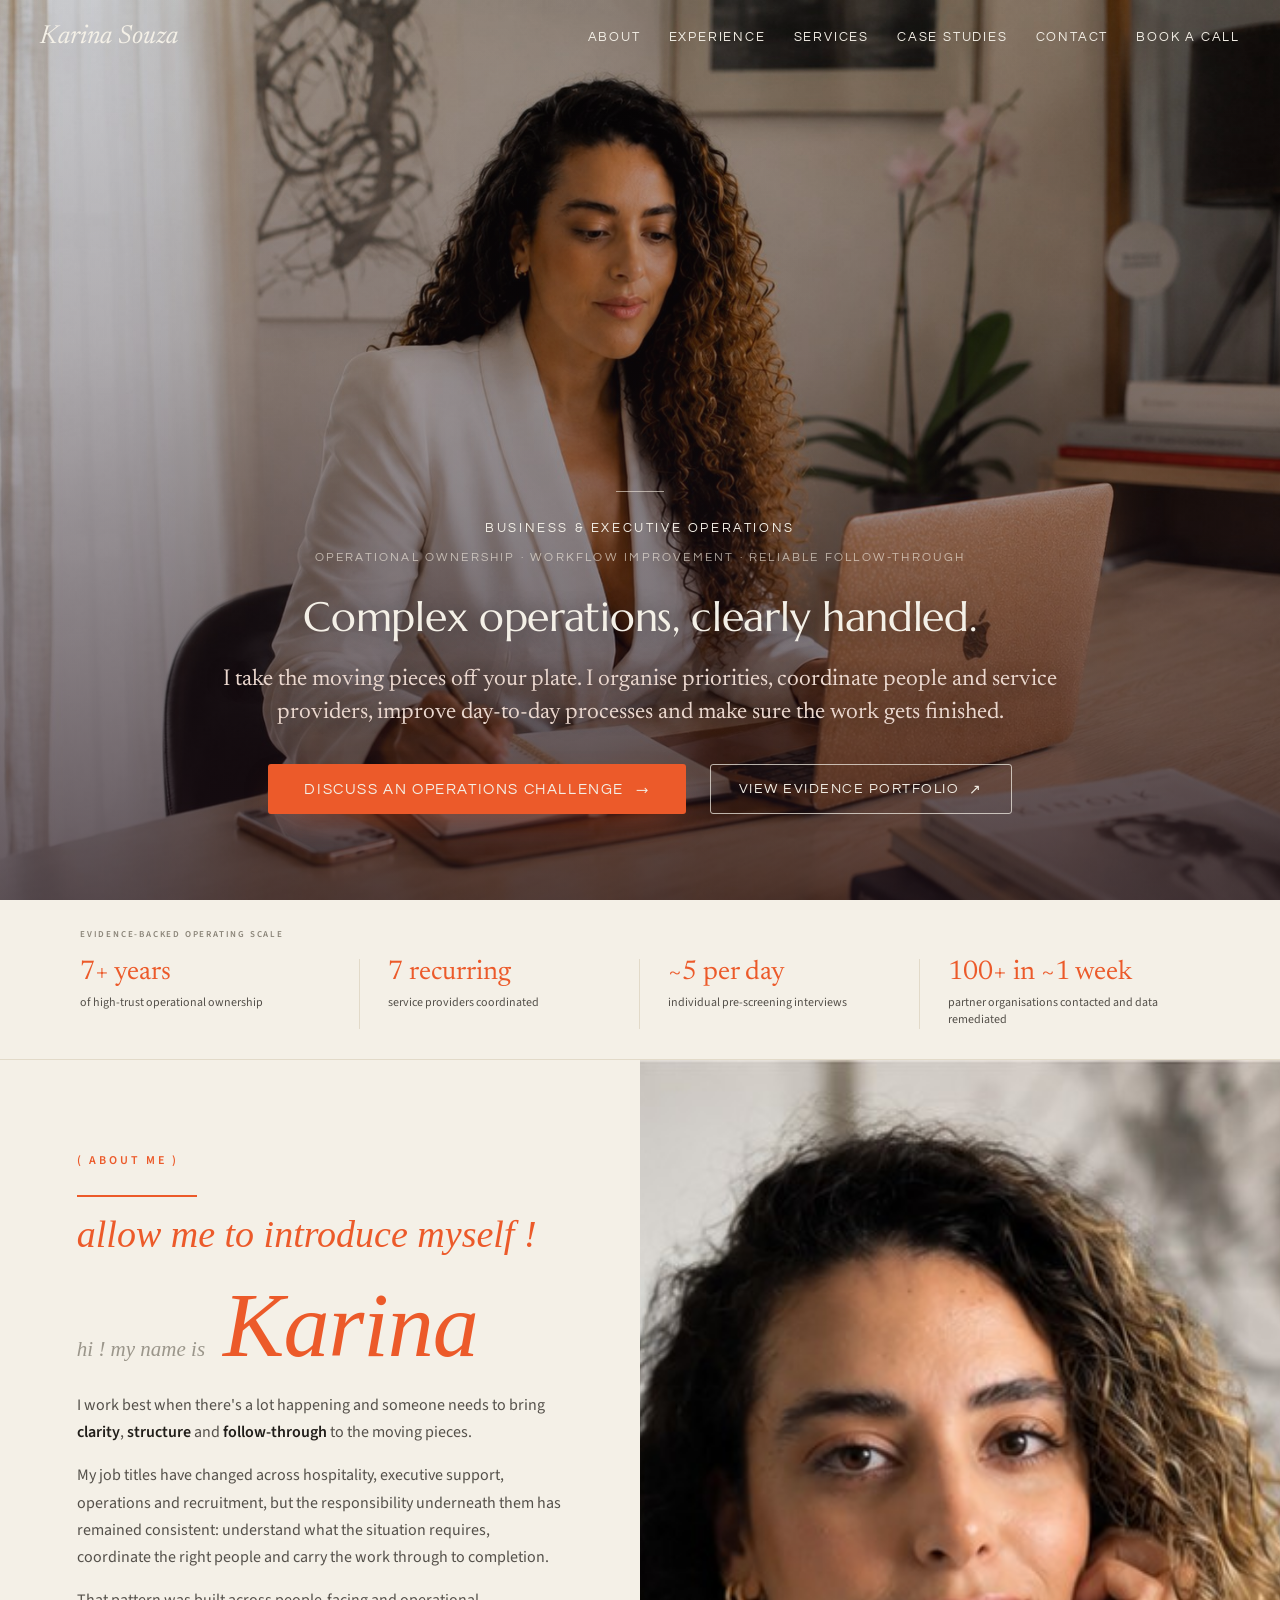
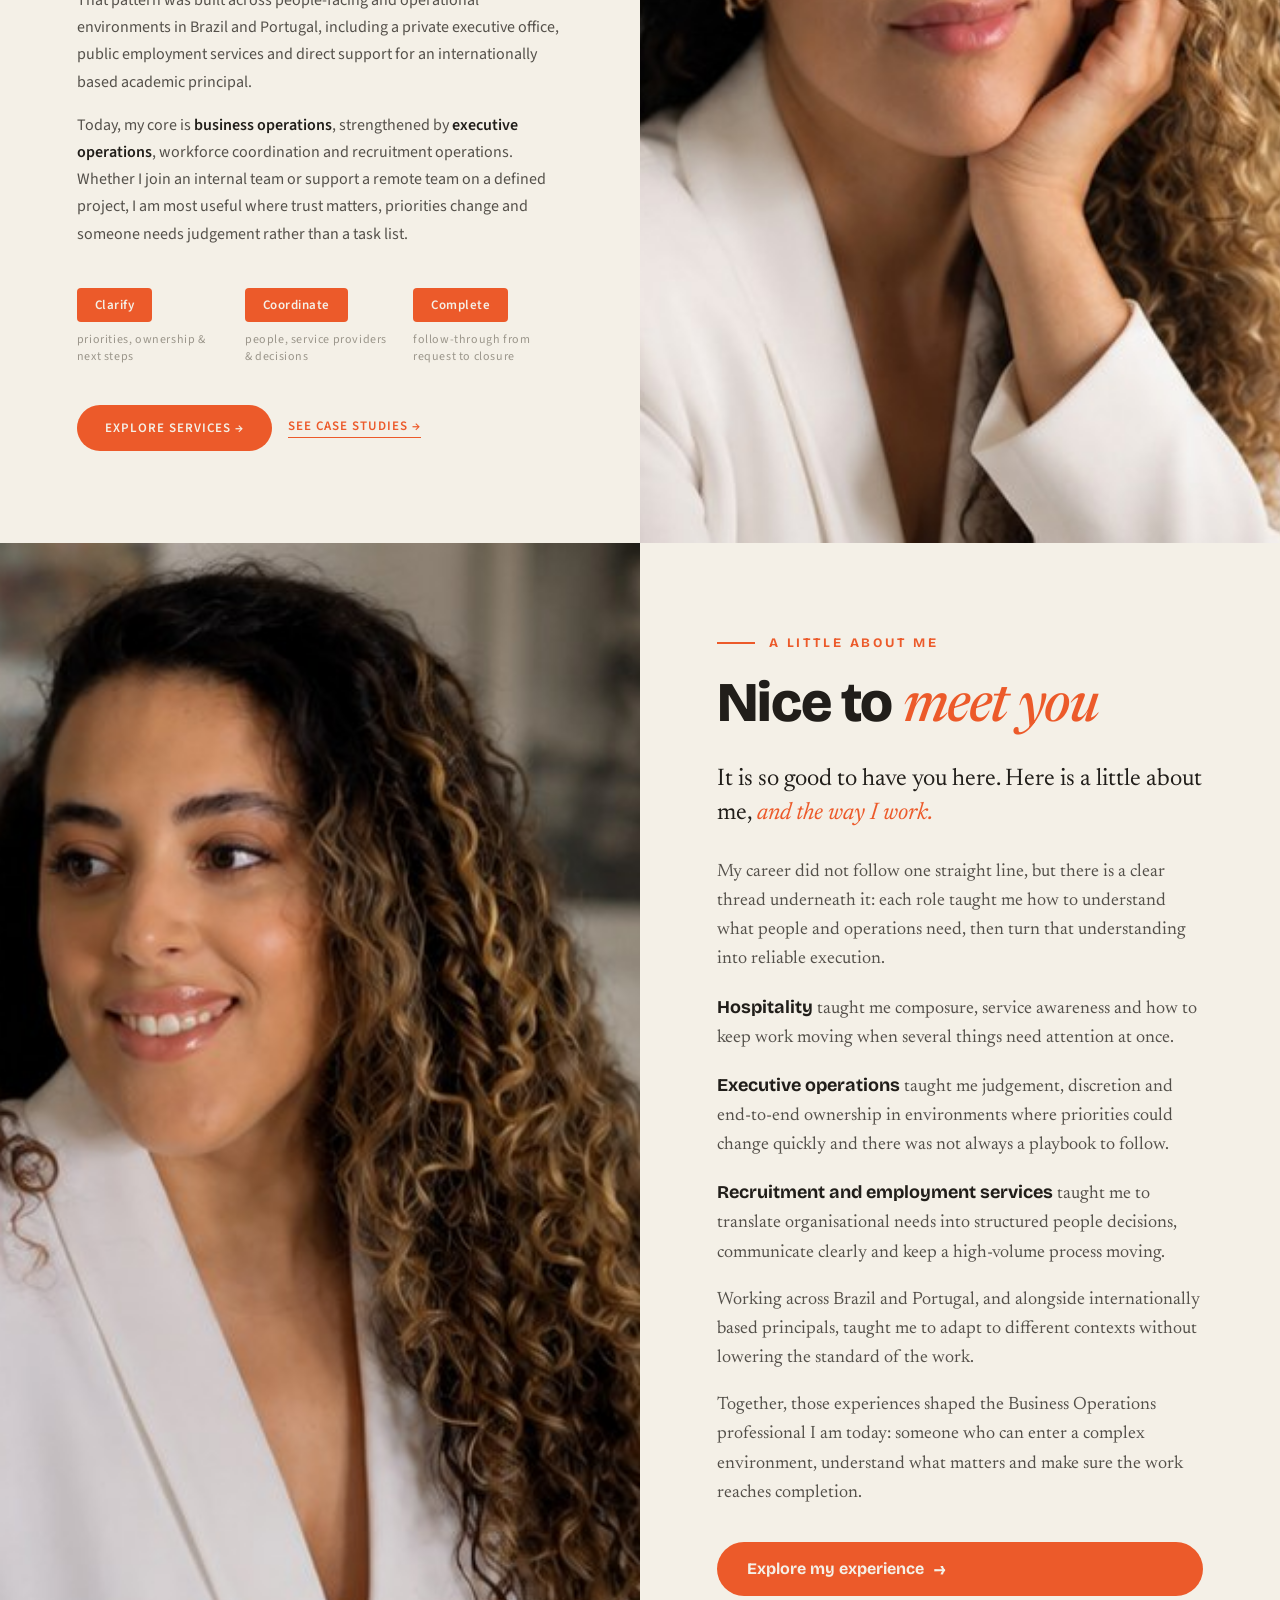
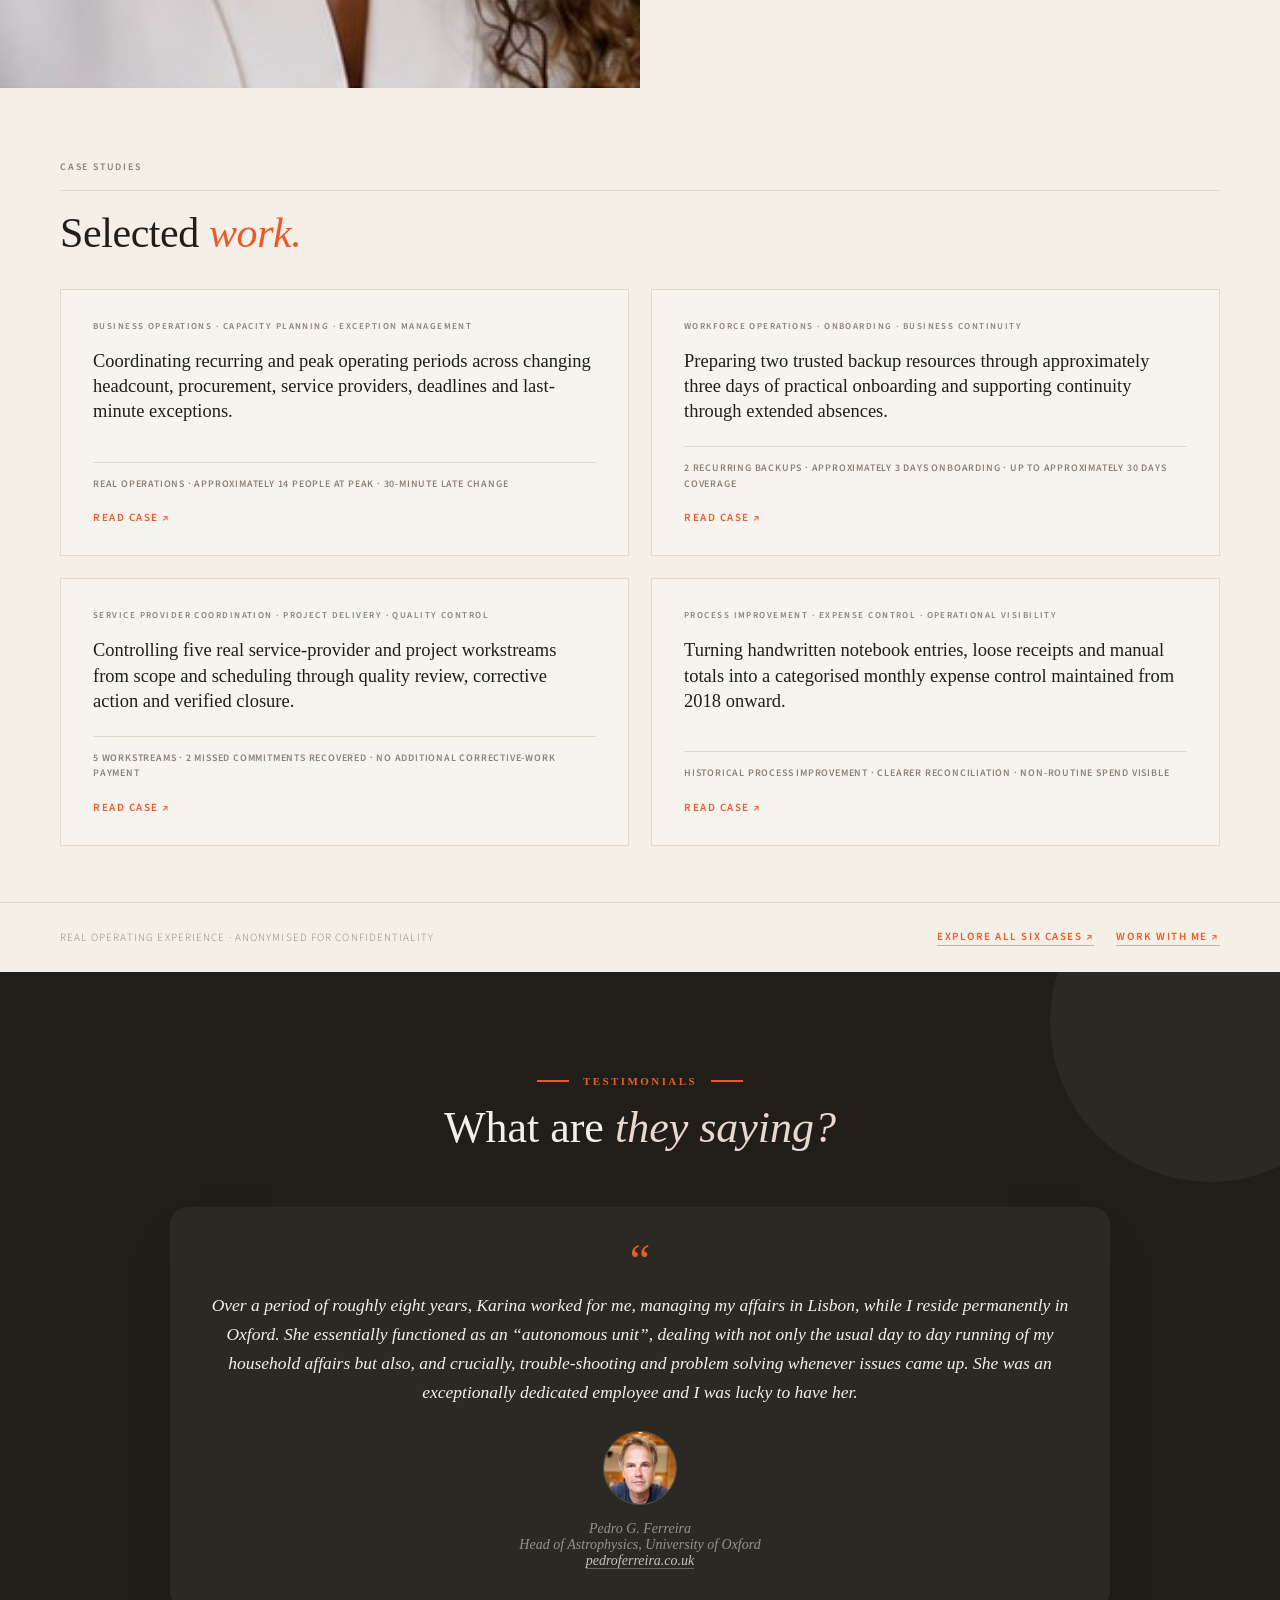
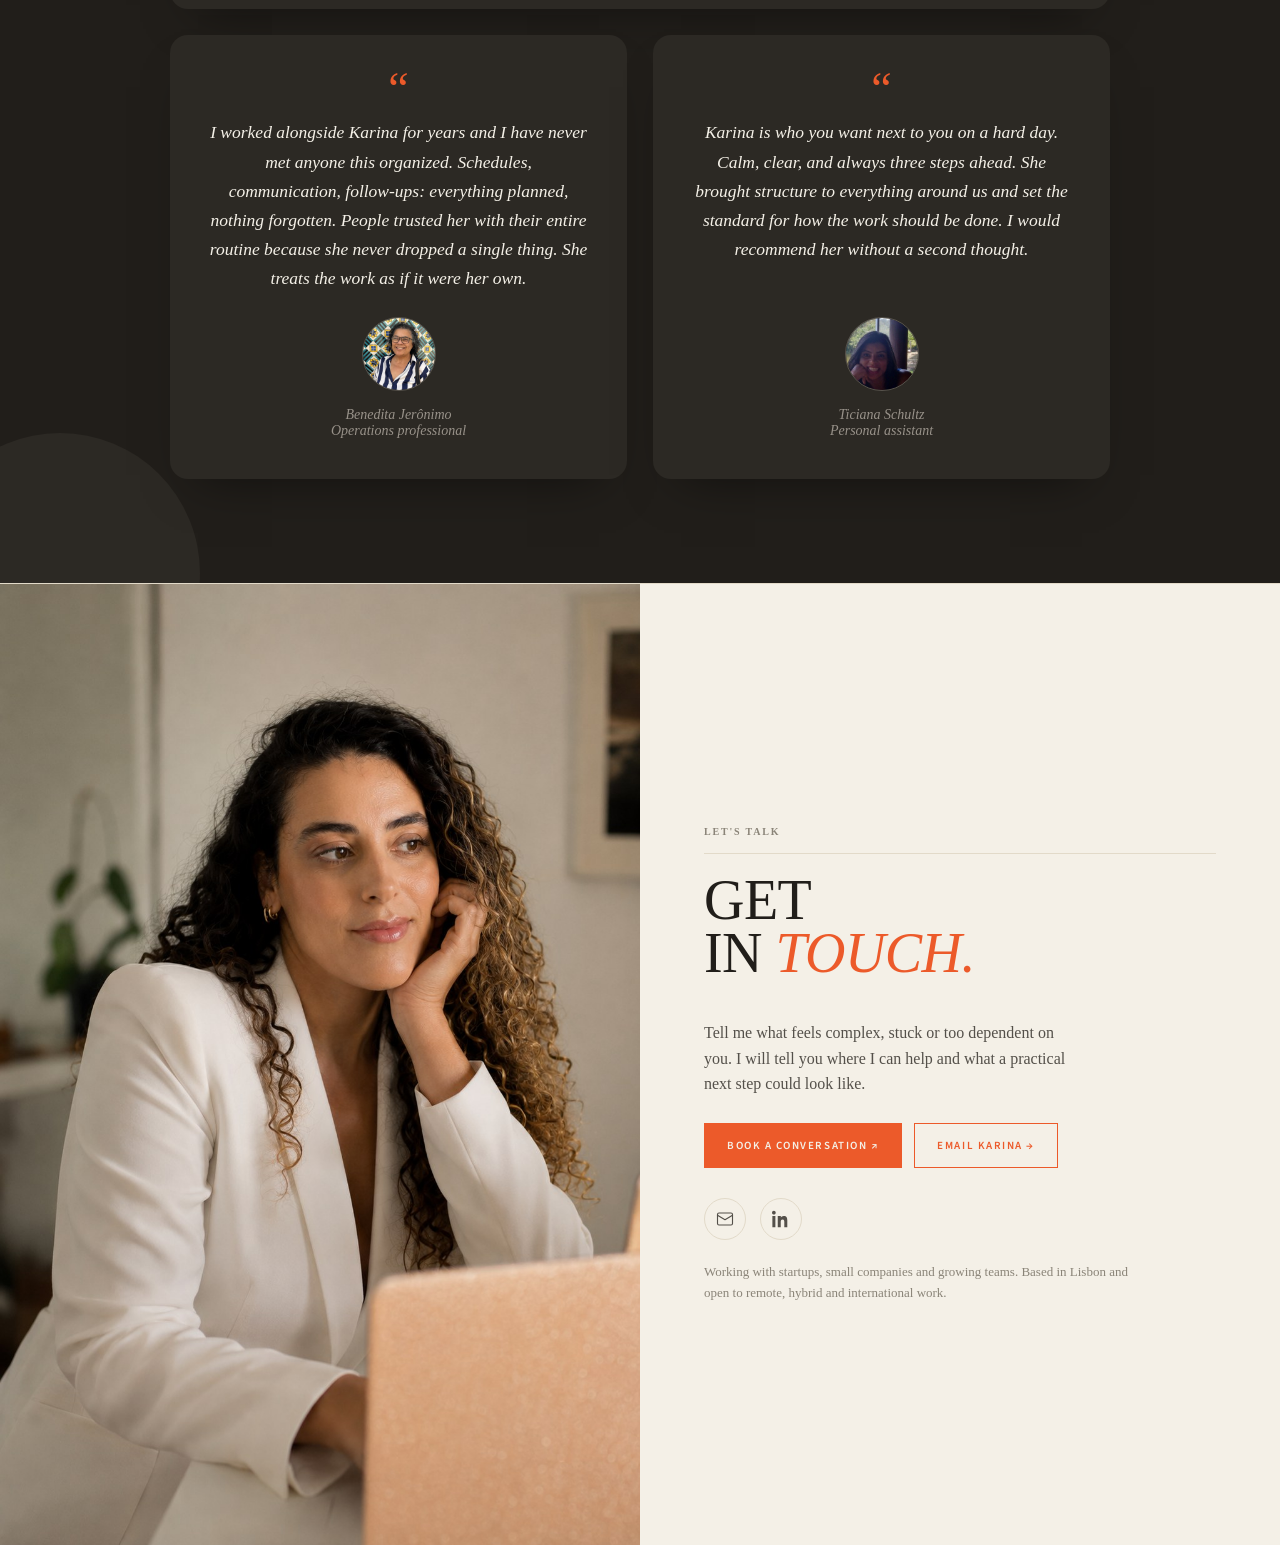
==== commit c12af859: "Clarify experience and services positioning" ====
--- a/index.html
+++ b/index.html
@@ -318,23 +318,23 @@
         <p style="font-family:'Source Sans Pro',sans-serif; font-size:16px; line-height:1.7; color:#54504A; max-width:540px; margin:24px 0 0 0;">
           I work best when there's a lot happening and someone needs to bring <b style="font-weight:600; color:#211E1A;">clarity</b>, <b style="font-weight:600; color:#211E1A;">structure</b> and <b style="font-weight:600; color:#211E1A;">follow-through</b> to the moving pieces.</p>
         <p style="font-family:'Source Sans Pro',sans-serif; font-size:16px; line-height:1.7; color:#54504A; max-width:540px; margin:16px 0 0 0;">
-          My core is <b style="font-weight:600; color:#211E1A;">business operations</b>, strengthened by <b style="font-weight:600; color:#211E1A;">executive operations</b>, workforce coordination and recruitment operations. I've worked directly alongside an international academic executive, supported a private executive office with a high degree of autonomy, coordinated teams and external providers, and worked across recruitment and employment services in a high-volume public environment.</p>
+          My job titles have changed across hospitality, executive support, operations and recruitment, but the responsibility underneath them has remained consistent: understand what the situation requires, coordinate the right people and carry the work through to completion.</p>
         <p style="font-family:'Source Sans Pro',sans-serif; font-size:16px; line-height:1.7; color:#54504A; max-width:540px; margin:16px 0 0 0;">
-          What connects these experiences is not the industry. It is the way I work: I notice what needs to happen, take ownership of it, coordinate the right people and make sure it gets done.</p>
+          That pattern was built across people-facing and operational environments in Brazil and Portugal, including a private executive office, public employment services and direct support for an internationally based academic principal.</p>
         <p style="font-family:'Source Sans Pro',sans-serif; font-size:16px; line-height:1.7; color:#54504A; max-width:540px; margin:16px 0 0 0;">
-          I'm particularly effective in roles where <b style="font-weight:600; color:#211E1A;">trust</b> matters, priorities shift quickly and the person supporting the work is expected to use <b style="font-weight:600; color:#211E1A;">judgement</b> rather than wait for instructions.</p>
+          Today, my core is <b style="font-weight:600; color:#211E1A;">business operations</b>, strengthened by <b style="font-weight:600; color:#211E1A;">executive operations</b>, workforce coordination and recruitment operations. Whether I join an internal team or support a remote team on a defined project, I am most useful where trust matters, priorities change and someone needs judgement rather than a task list.</p>
         <div style="margin-top:40px; display:grid; grid-template-columns:repeat(3,1fr); gap:18px;">
           <div style="display:flex; flex-direction:column; align-items:flex-start;">
-            <div style="background:#EC5A2A; color:#F4F0E7; font-family:'Source Sans Pro',sans-serif; font-weight:600; font-size:13px; letter-spacing:.5px; padding:8px 18px; border-radius:4px;">Support</div>
-            <div style="font-family:'Source Sans Pro',sans-serif; font-size:12px; letter-spacing:.6px; color:#9B968B; margin-top:9px;">executive coordination &amp; priorities</div>
+            <div style="background:#EC5A2A; color:#F4F0E7; font-family:'Source Sans Pro',sans-serif; font-weight:600; font-size:13px; letter-spacing:.5px; padding:8px 18px; border-radius:4px;">Clarify</div>
+            <div style="font-family:'Source Sans Pro',sans-serif; font-size:12px; letter-spacing:.6px; color:#9B968B; margin-top:9px;">priorities, ownership &amp; next steps</div>
           </div>
           <div style="display:flex; flex-direction:column; align-items:flex-start;">
-            <div style="background:#EC5A2A; color:#F4F0E7; font-family:'Source Sans Pro',sans-serif; font-weight:600; font-size:13px; letter-spacing:.5px; padding:8px 18px; border-radius:4px;">Operate</div>
-            <div style="font-family:'Source Sans Pro',sans-serif; font-size:12px; letter-spacing:.6px; color:#9B968B; margin-top:9px;">business operations &amp; follow-through</div>
+            <div style="background:#EC5A2A; color:#F4F0E7; font-family:'Source Sans Pro',sans-serif; font-weight:600; font-size:13px; letter-spacing:.5px; padding:8px 18px; border-radius:4px;">Coordinate</div>
+            <div style="font-family:'Source Sans Pro',sans-serif; font-size:12px; letter-spacing:.6px; color:#9B968B; margin-top:9px;">people, service providers &amp; decisions</div>
           </div>
           <div style="display:flex; flex-direction:column; align-items:flex-start;">
-            <div style="background:#EC5A2A; color:#F4F0E7; font-family:'Source Sans Pro',sans-serif; font-weight:600; font-size:13px; letter-spacing:.5px; padding:8px 18px; border-radius:4px;">Align</div>
-            <div style="font-family:'Source Sans Pro',sans-serif; font-size:12px; letter-spacing:.6px; color:#9B968B; margin-top:9px;">people, stakeholders &amp; execution</div>
+            <div style="background:#EC5A2A; color:#F4F0E7; font-family:'Source Sans Pro',sans-serif; font-weight:600; font-size:13px; letter-spacing:.5px; padding:8px 18px; border-radius:4px;">Complete</div>
+            <div style="font-family:'Source Sans Pro',sans-serif; font-size:12px; letter-spacing:.6px; color:#9B968B; margin-top:9px;">follow-through from request to closure</div>
           </div>
         </div>
         <div style="margin-top:40px; display:flex; gap:16px; flex-wrap:wrap; align-items:center;">
@@ -364,13 +364,12 @@
       <div class="eyebrow"><span class="ln"></span><span class="tx">A little about me</span></div>
       <h2 class="h2" style="margin-bottom:26px">Nice to <em>meet you</em></h2>
       <p class="intro-lede">It is so good to have you here. Here is a little about me, <em>and the way I work.</em></p>
-      <p class="serif">My career didn't follow one straight line. It moved through <strong>hospitality</strong>, <strong>operations</strong>, <strong>executive support</strong> and <strong>talent acquisition</strong>, but each experience added a different layer to how I work today.</p>
-      <p class="serif">Working in hospitality taught me how to stay composed when things get busy, adapt quickly and keep service moving even when several things need attention at once.</p>
-      <p class="serif">Working in talent acquisition and employment services taught me to look at both sides of the equation: understand what an organisation actually needs, assess candidates against those requirements and keep the process moving from vacancy to the right match. Working with a high volume of candidates and employers also sharpened my judgement, communication and ability to make decisions with incomplete information.</p>
-      <p class="serif">Then came several years in a <strong>private executive office</strong>, where I worked with a high degree of autonomy across schedules, travel, service providers, teams, processes and day-to-day operations. It was an environment where priorities could change quickly and there wasn't always a playbook to follow.</p>
-      <p class="serif">That's where I learned the part of the job I value most: <strong>figuring things out</strong>.</p>
-      <p class="serif">Knowing what needs attention, deciding what can wait. Bringing the right people in, solving the problem. And following it through until it's actually done.</p>
-      <p class="serif" style="margin-bottom:34px">Today, that's what I bring to every environment I work in: <strong>calm</strong> when things get busy, <strong>structure</strong> when things get messy and <strong>ownership</strong> when something needs to move.</p>
+      <p class="serif">My career did not follow one straight line, but there is a clear thread underneath it: each role taught me how to understand what people and operations need, then turn that understanding into reliable execution.</p>
+      <p class="serif"><strong>Hospitality</strong> taught me composure, service awareness and how to keep work moving when several things need attention at once.</p>
+      <p class="serif"><strong>Executive operations</strong> taught me judgement, discretion and end-to-end ownership in environments where priorities could change quickly and there was not always a playbook to follow.</p>
+      <p class="serif"><strong>Recruitment and employment services</strong> taught me to translate organisational needs into structured people decisions, communicate clearly and keep a high-volume process moving.</p>
+      <p class="serif">Working across Brazil and Portugal, and alongside internationally based principals, taught me to adapt to different contexts without lowering the standard of the work.</p>
+      <p class="serif" style="margin-bottom:34px">Together, those experiences shaped the Business Operations professional I am today: someone who can enter a complex environment, understand what matters and make sure the work reaches completion.</p>
       <a class="btn" href="portfolio.html">Explore my experience <span style="font-size:18px">→</span></a>
     </div>
   </div>
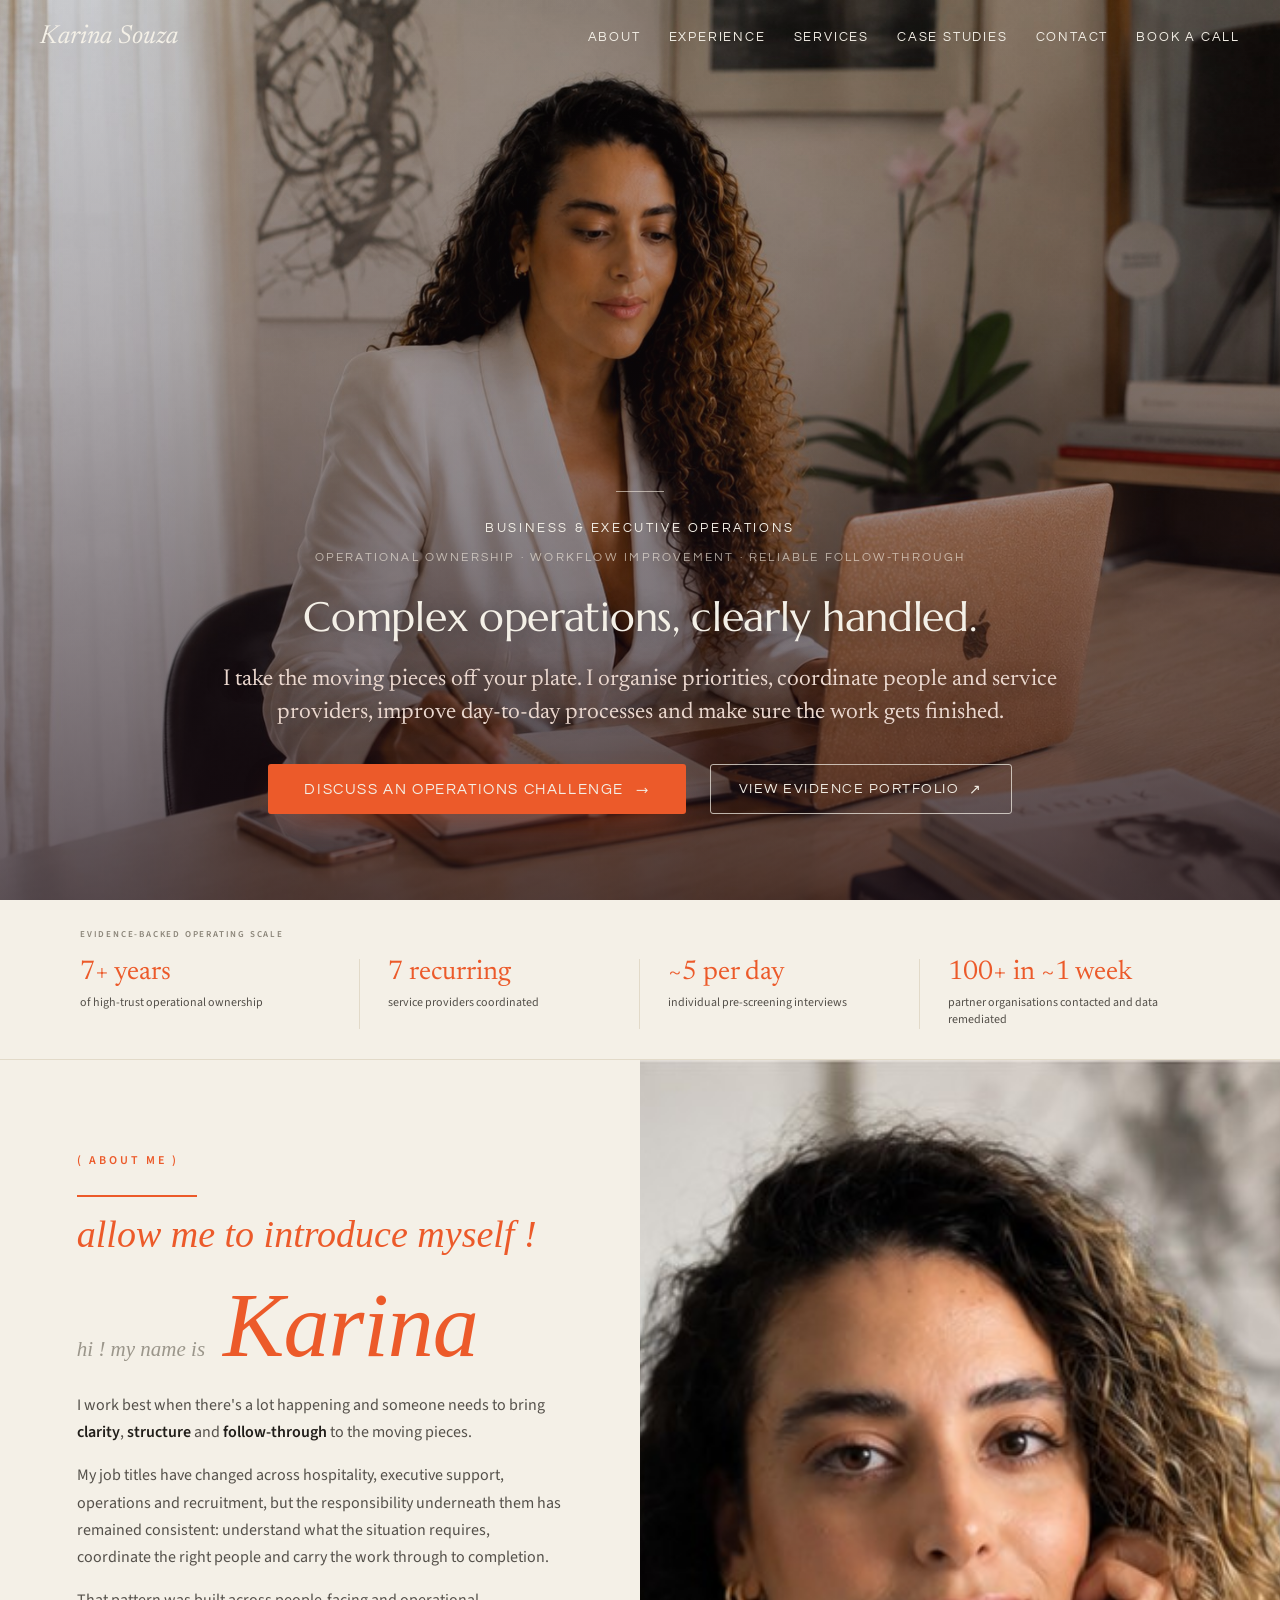
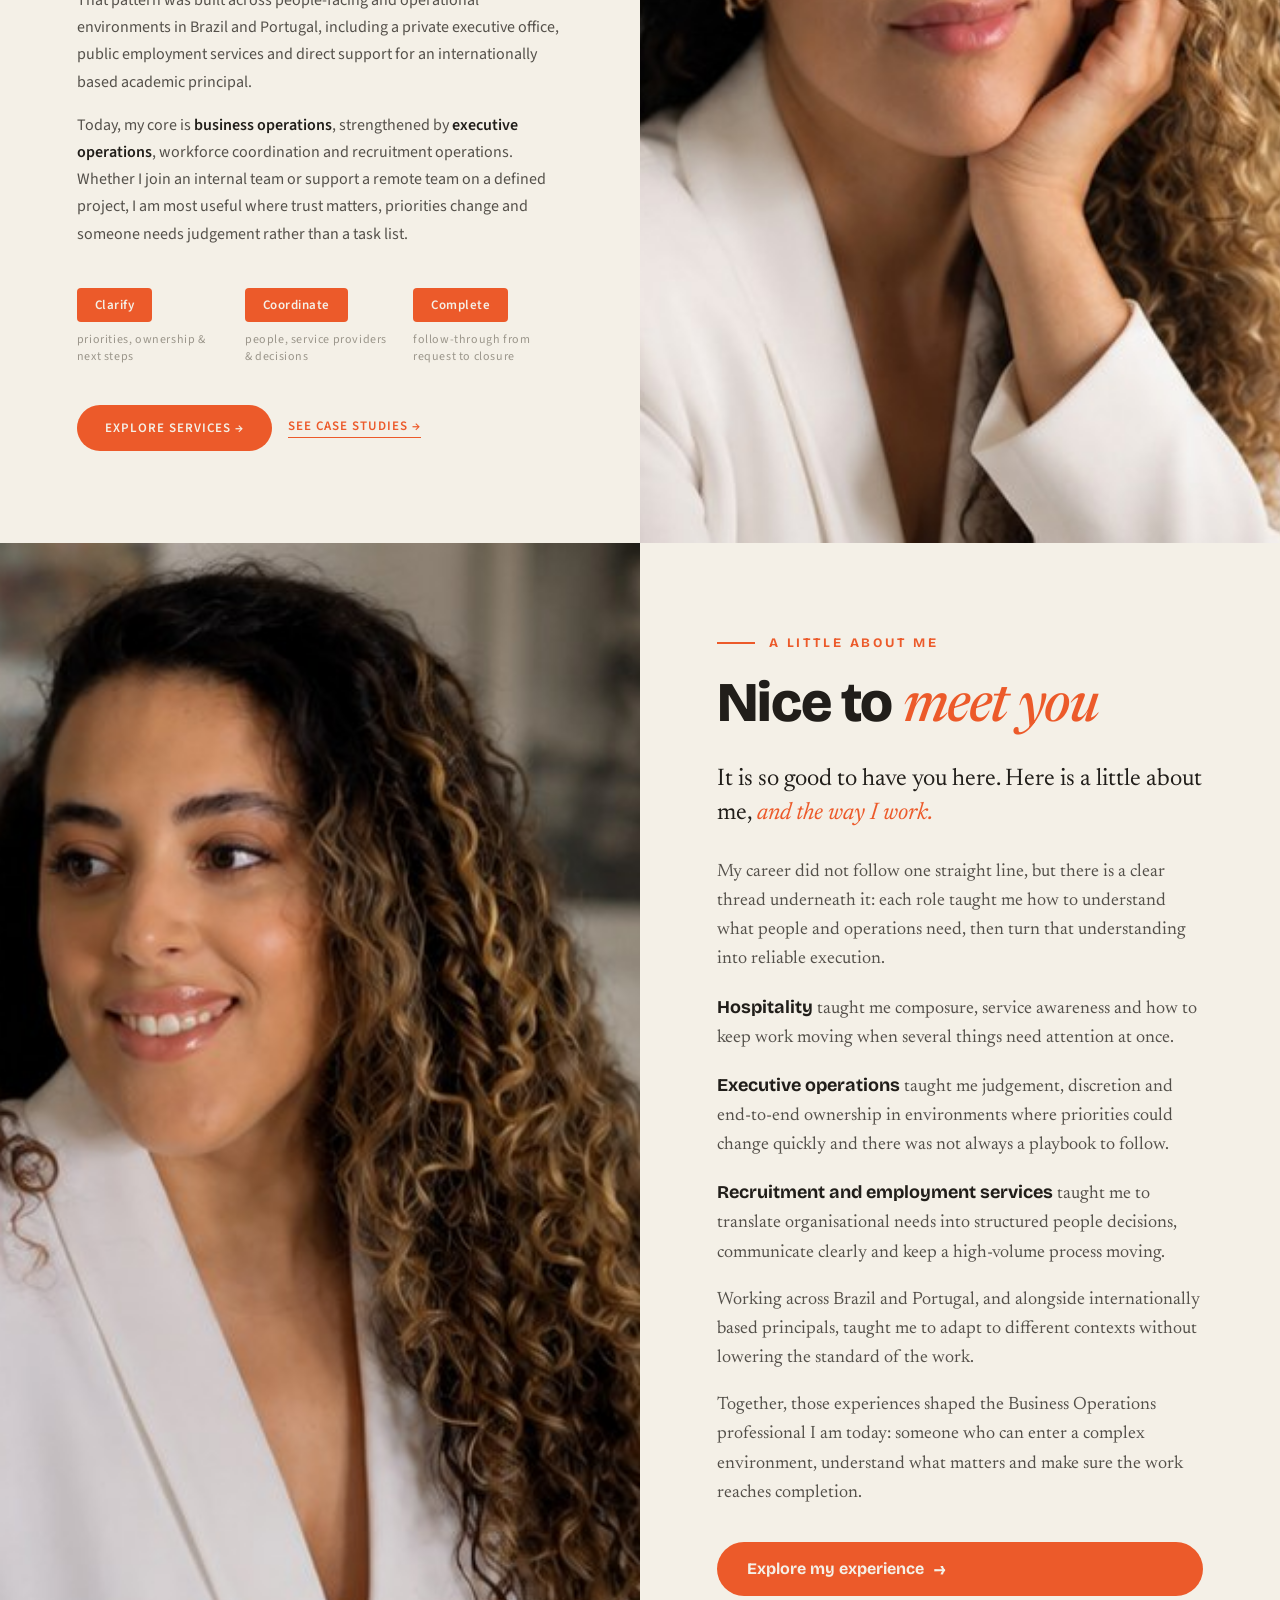
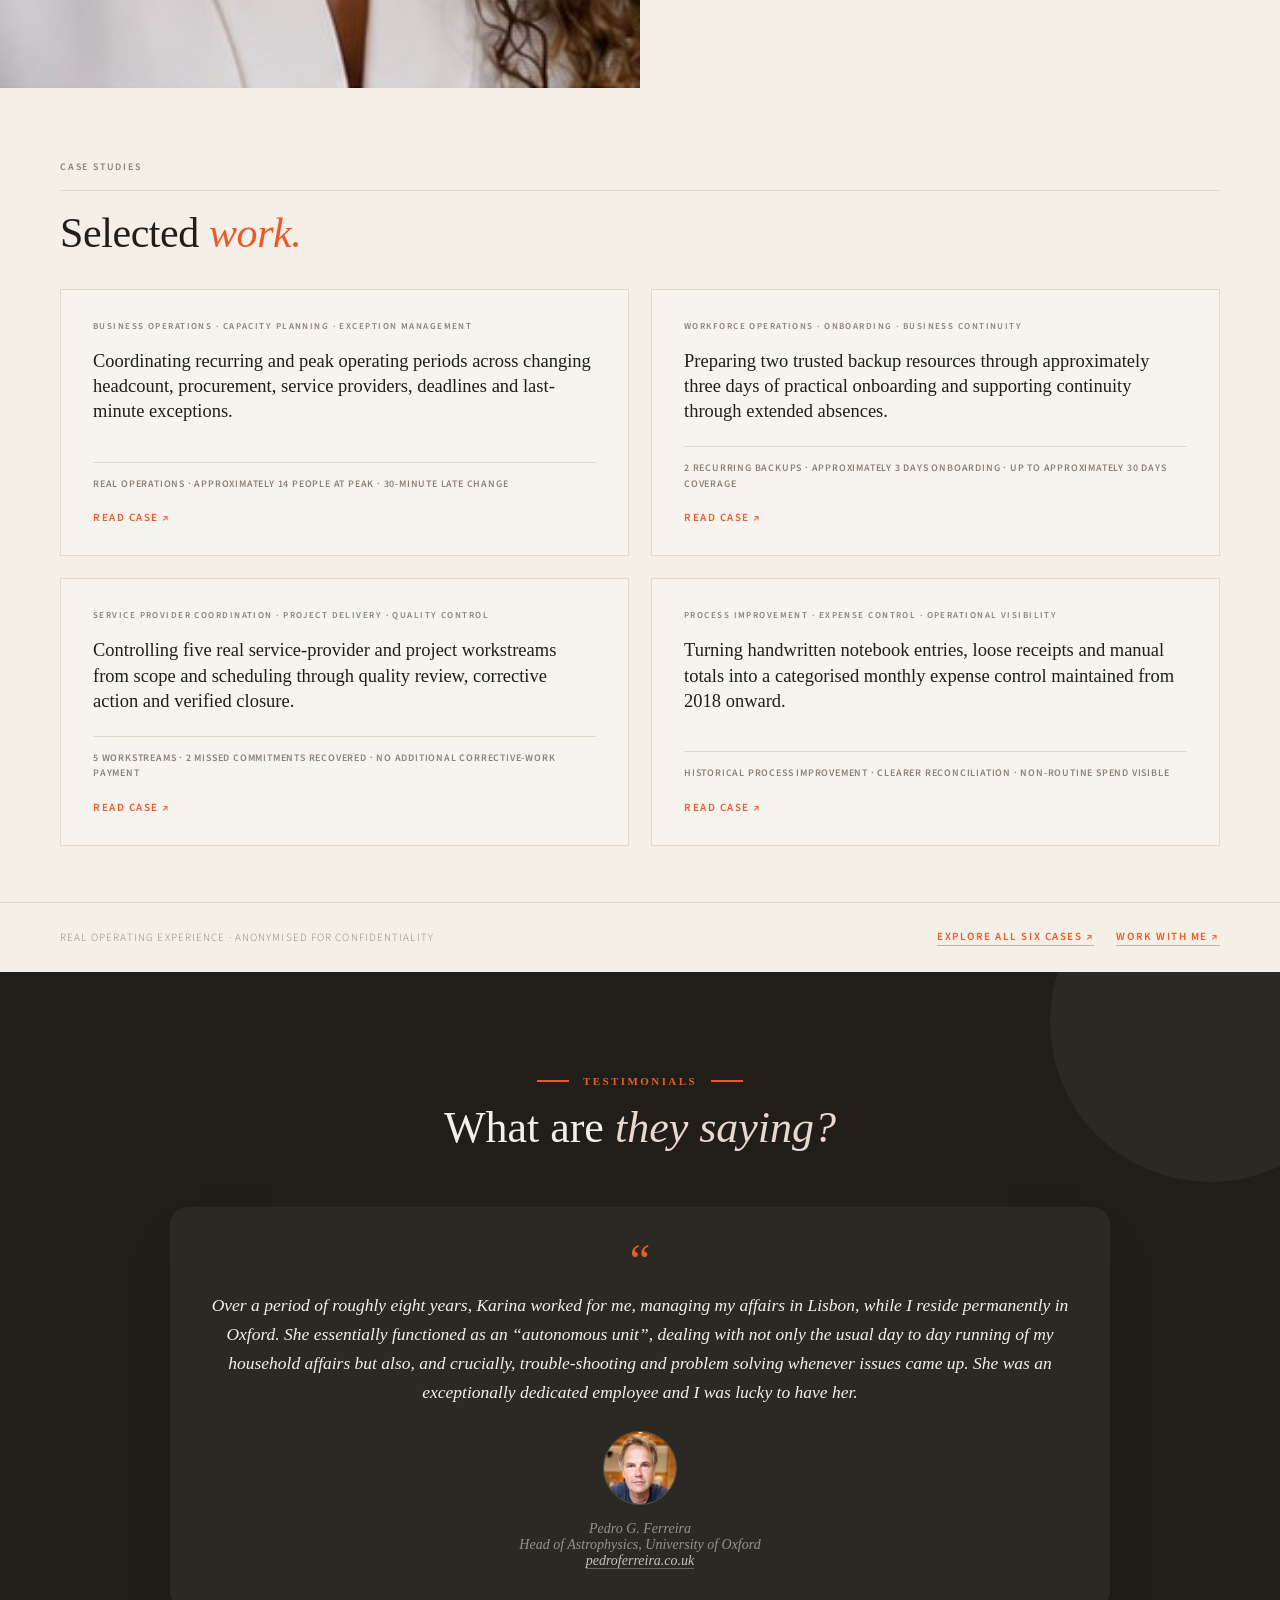
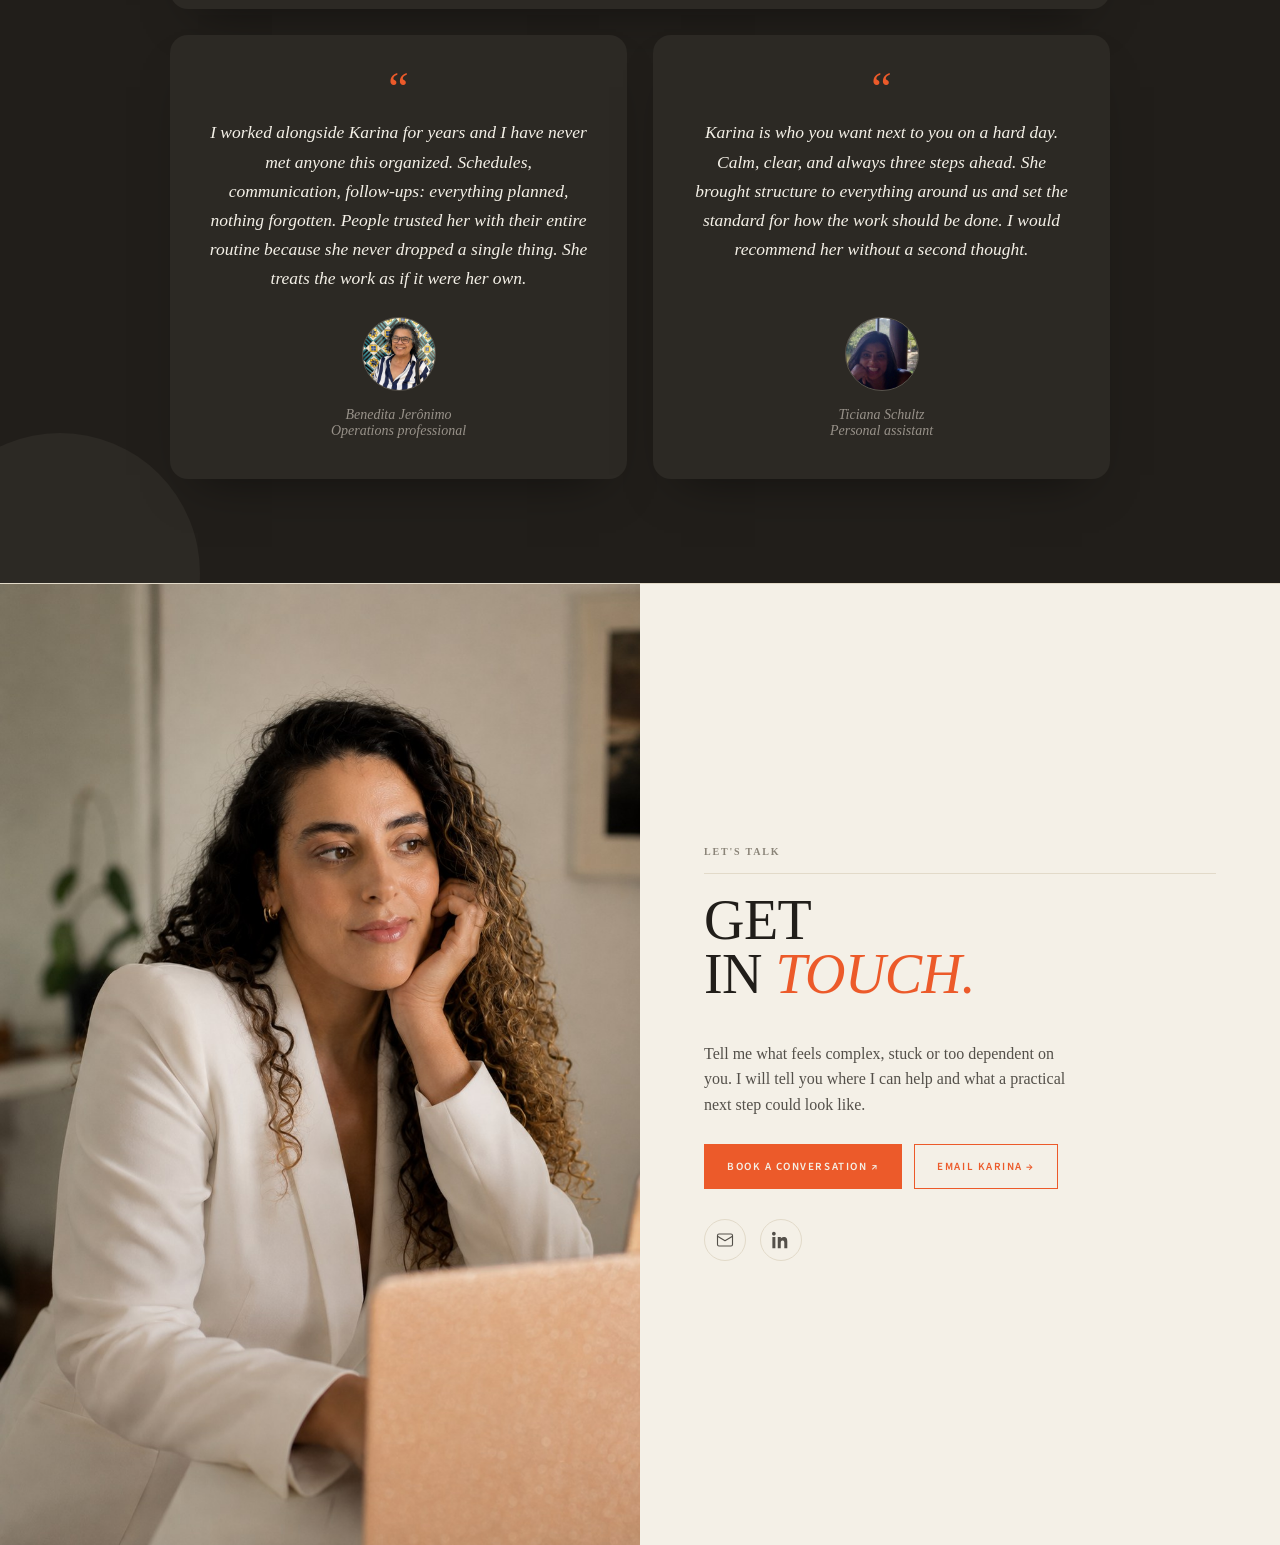
==== commit 8db56210: "Remove availability note" ====
--- a/index.html
+++ b/index.html
@@ -483,7 +483,6 @@
           </a>
         </div>
 
-        <p class="contact-note">Working with startups, small companies and growing teams. Based in Lisbon and open to remote, hybrid and international work.</p>
       </div>
     </div>
   </section>
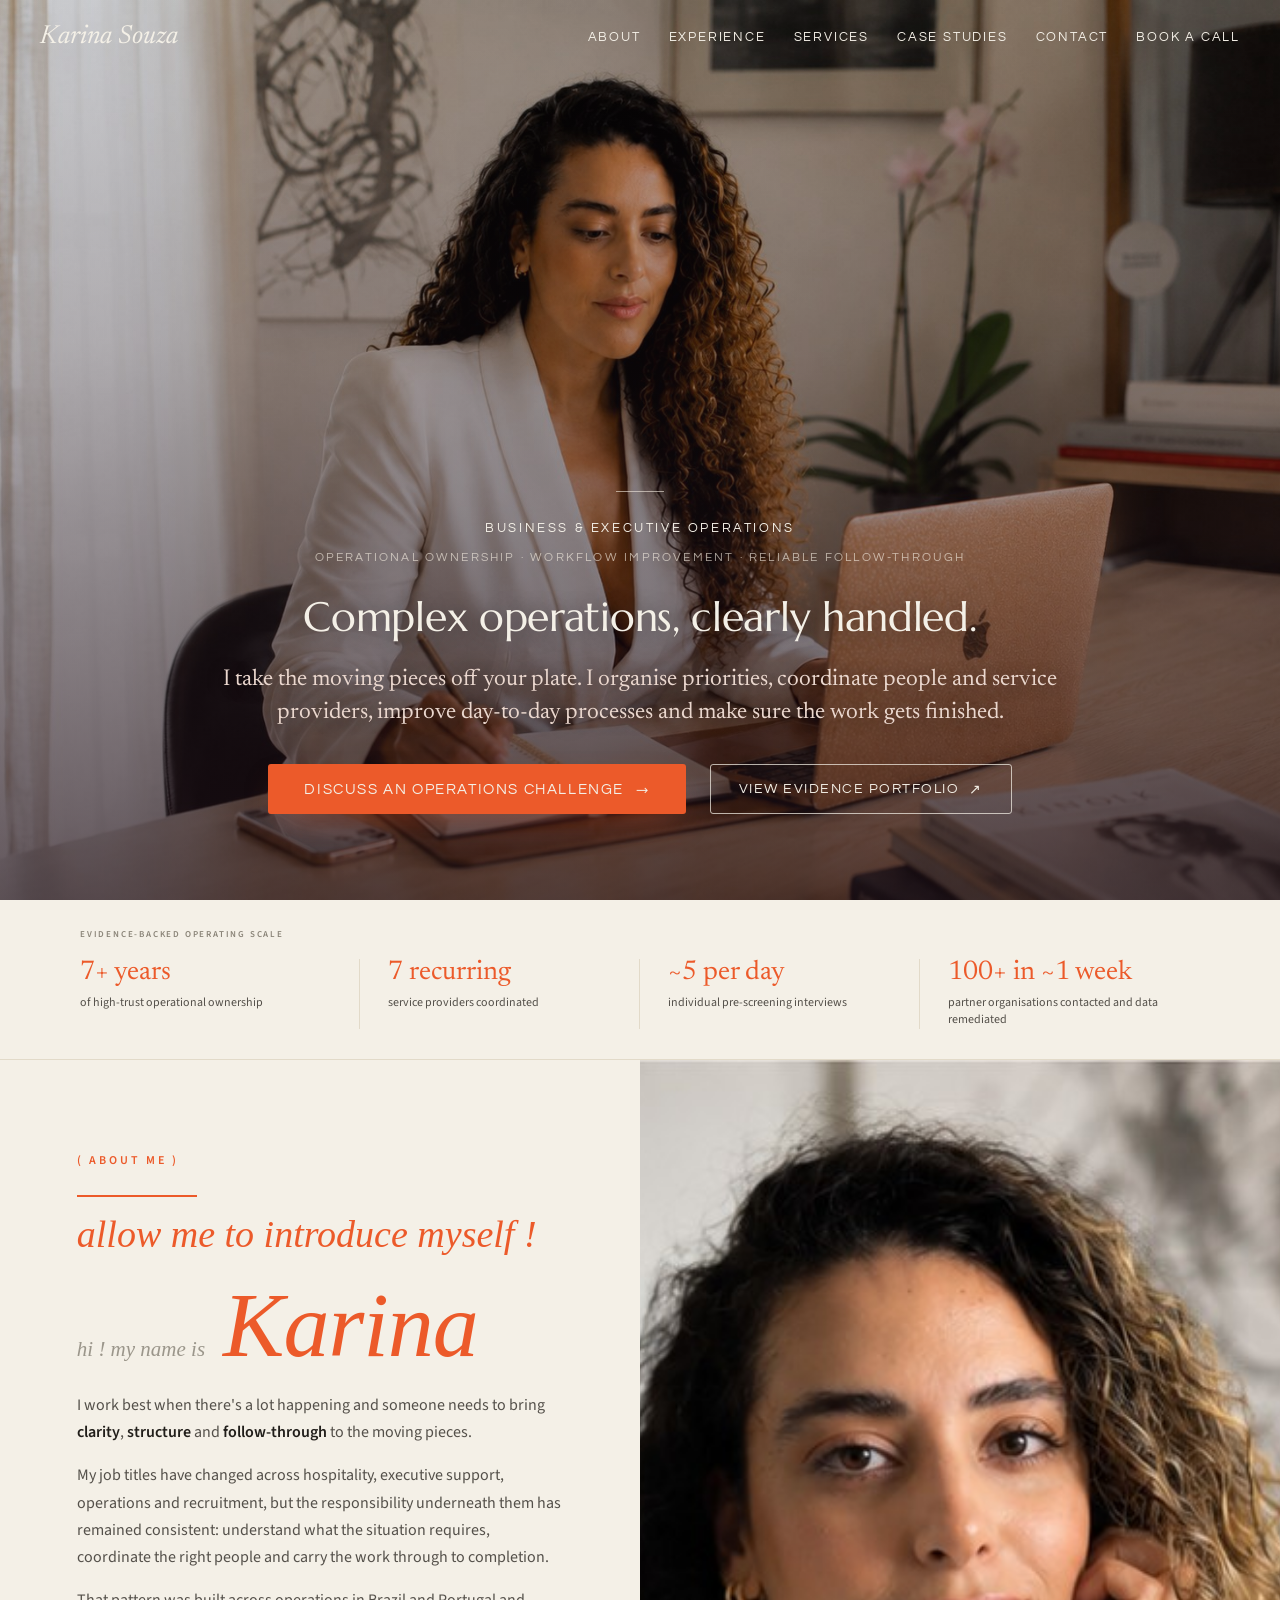
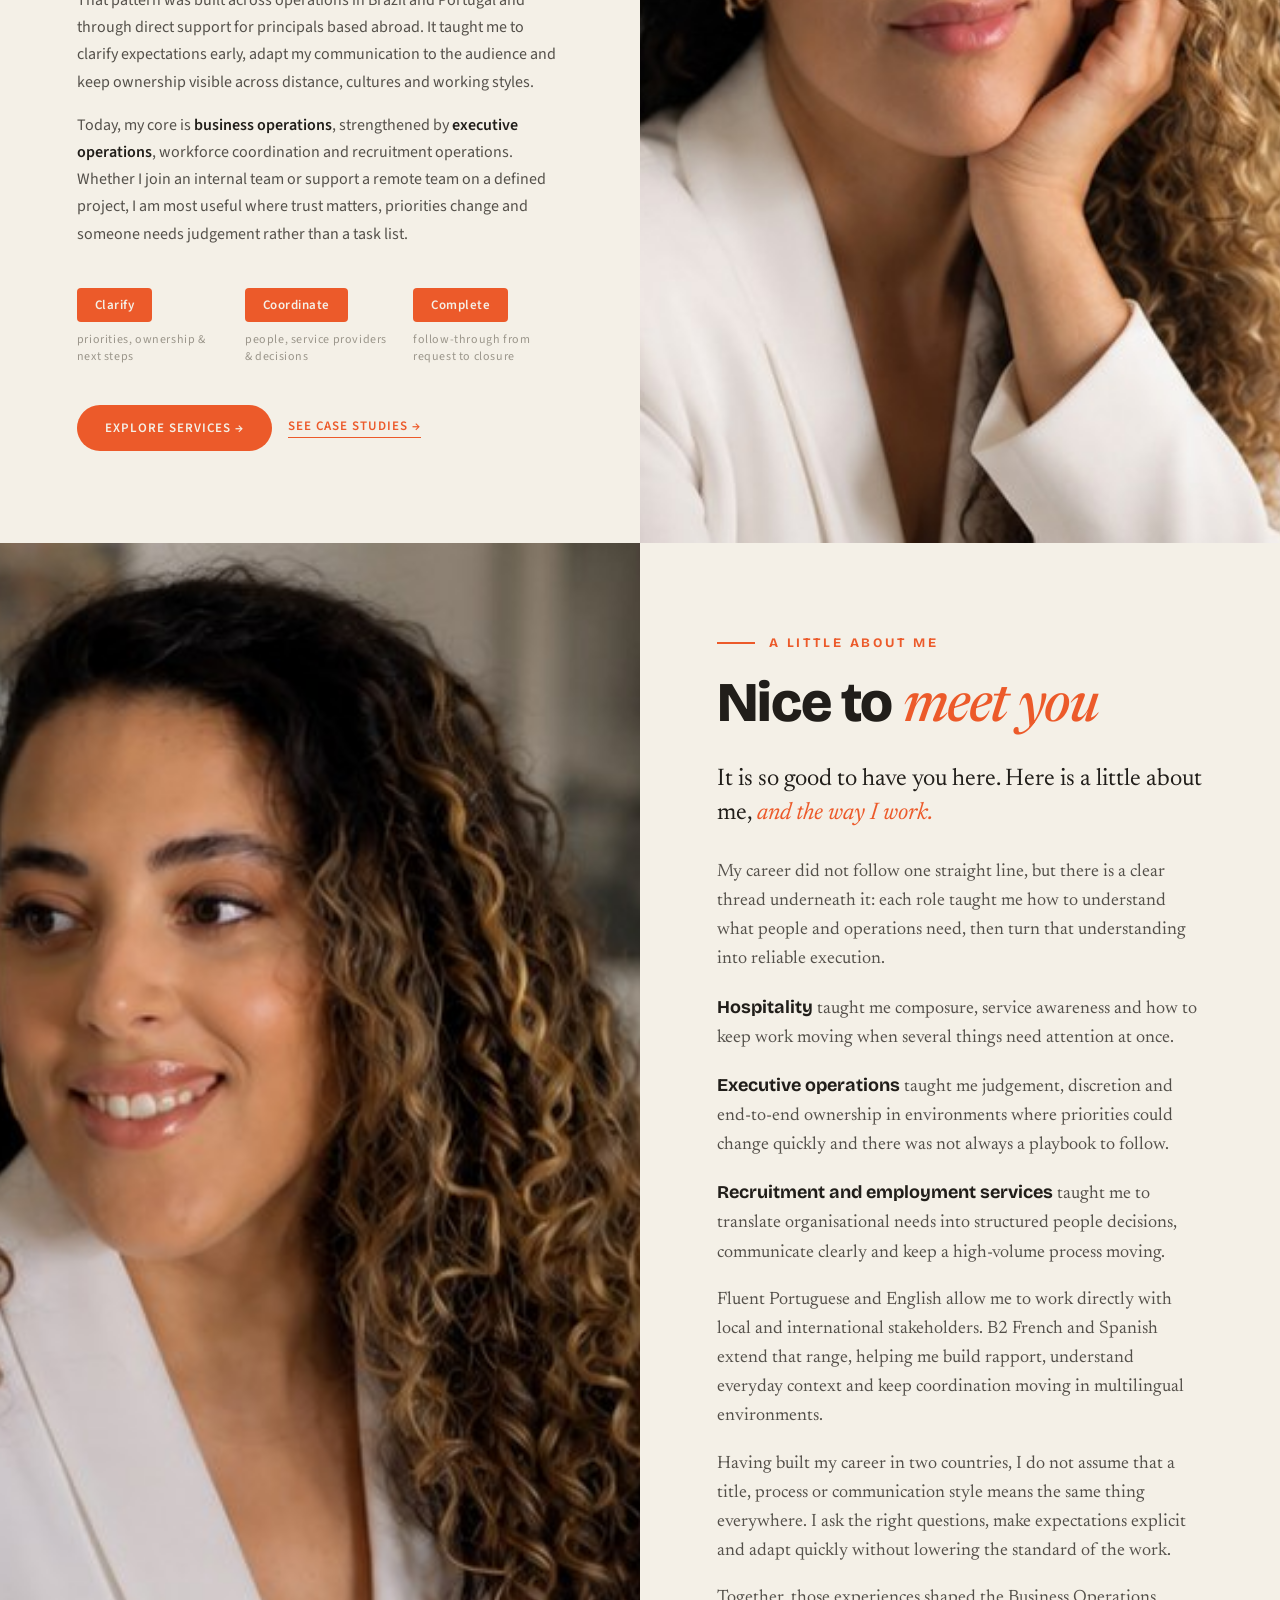
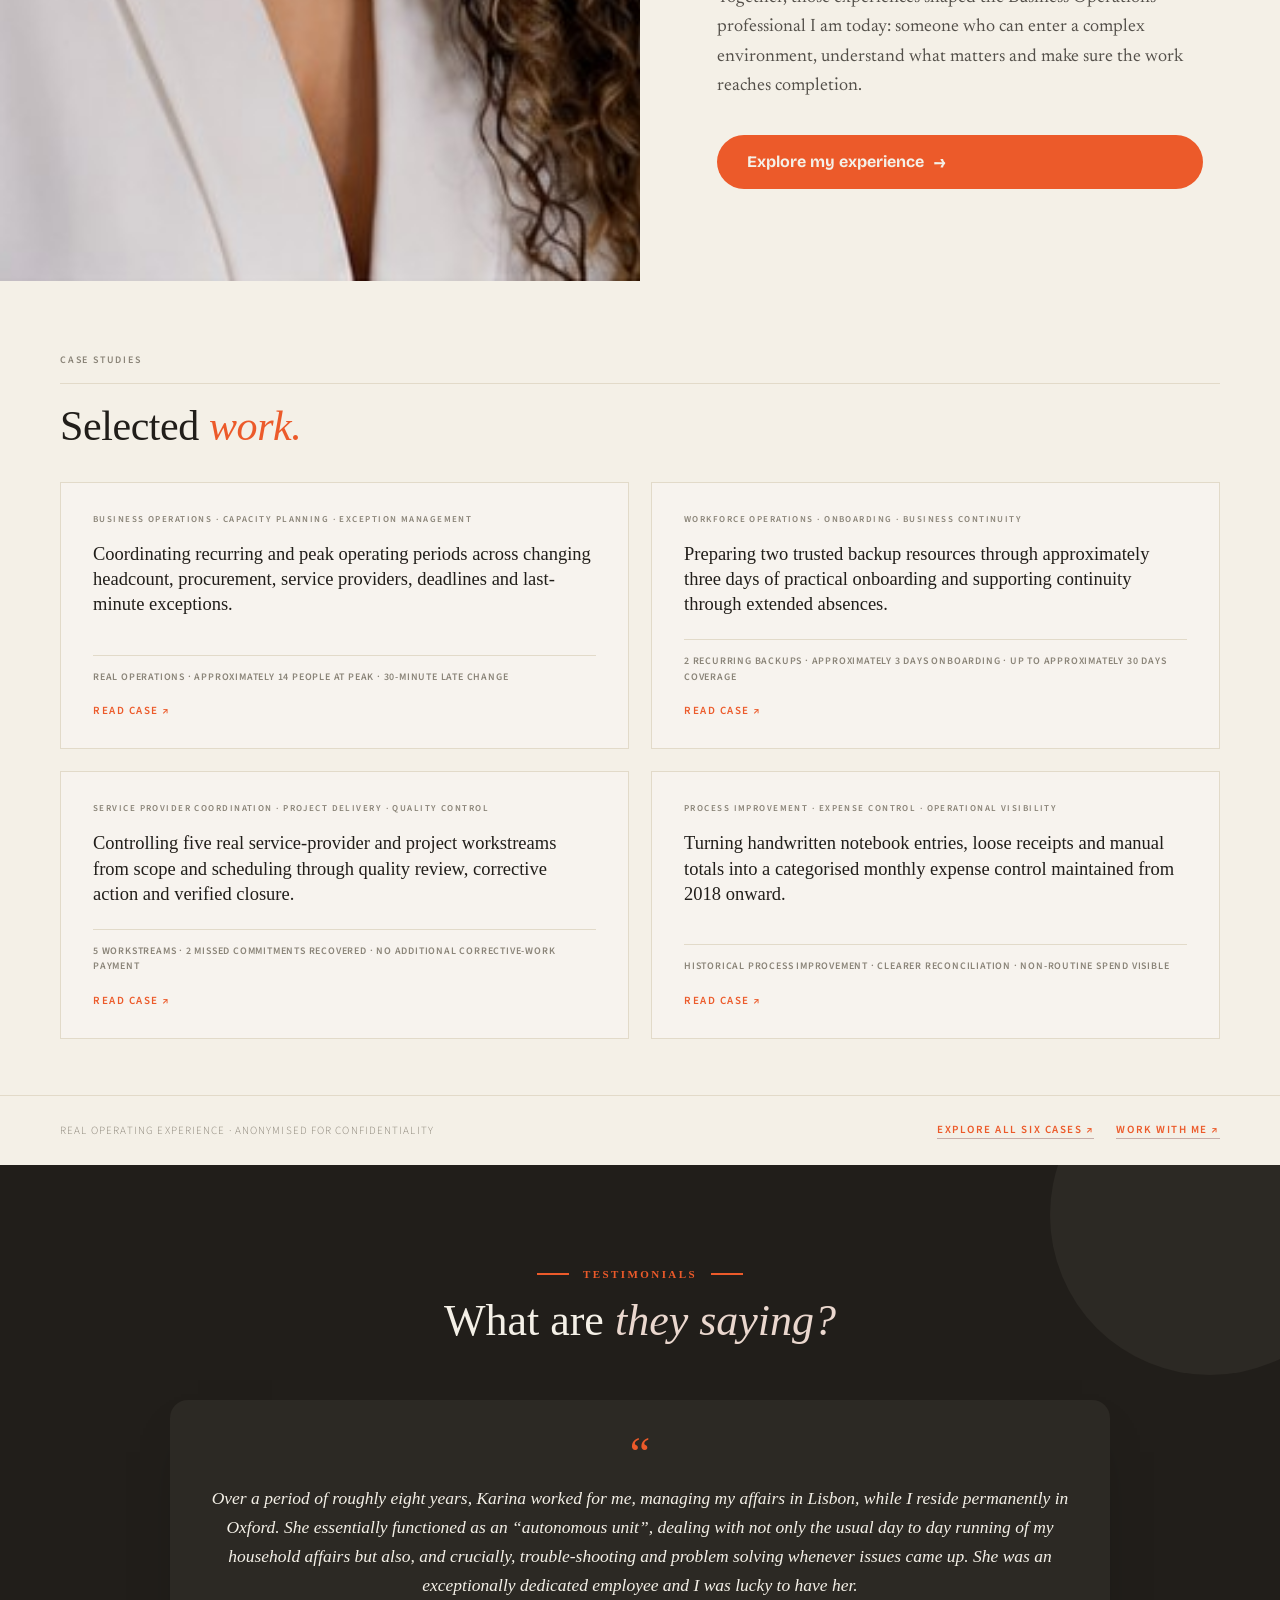
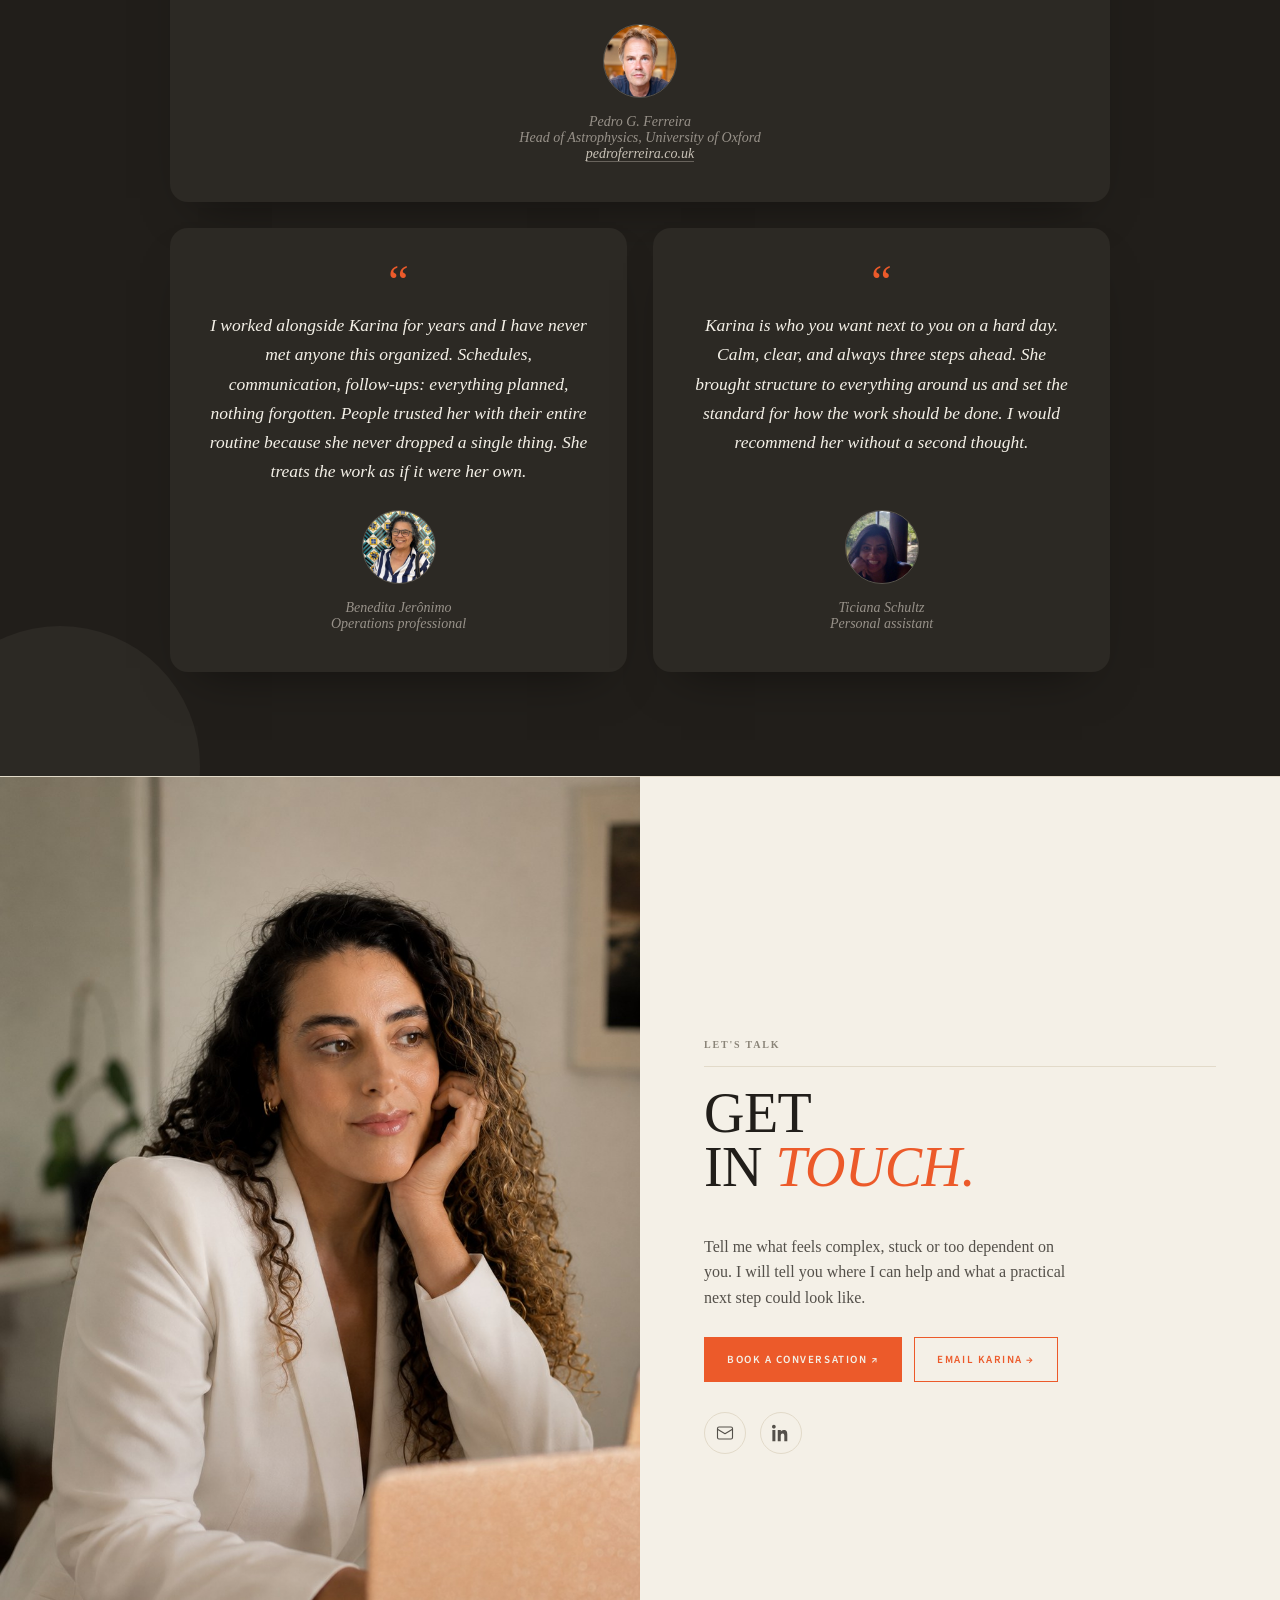
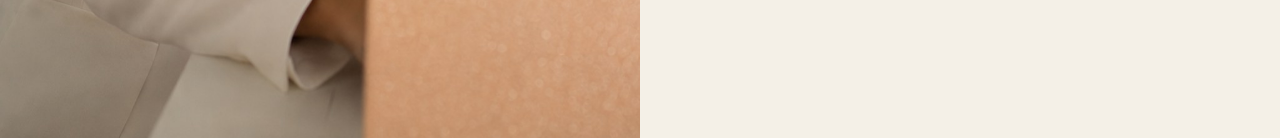
==== commit 8678fdd2: "Translate global background into employer value" ====
--- a/index.html
+++ b/index.html
@@ -320,7 +320,7 @@
         <p style="font-family:'Source Sans Pro',sans-serif; font-size:16px; line-height:1.7; color:#54504A; max-width:540px; margin:16px 0 0 0;">
           My job titles have changed across hospitality, executive support, operations and recruitment, but the responsibility underneath them has remained consistent: understand what the situation requires, coordinate the right people and carry the work through to completion.</p>
         <p style="font-family:'Source Sans Pro',sans-serif; font-size:16px; line-height:1.7; color:#54504A; max-width:540px; margin:16px 0 0 0;">
-          That pattern was built across people-facing and operational environments in Brazil and Portugal, including a private executive office, public employment services and direct support for an internationally based academic principal.</p>
+          That pattern was built across operations in Brazil and Portugal and through direct support for principals based abroad. It taught me to clarify expectations early, adapt my communication to the audience and keep ownership visible across distance, cultures and working styles.</p>
         <p style="font-family:'Source Sans Pro',sans-serif; font-size:16px; line-height:1.7; color:#54504A; max-width:540px; margin:16px 0 0 0;">
           Today, my core is <b style="font-weight:600; color:#211E1A;">business operations</b>, strengthened by <b style="font-weight:600; color:#211E1A;">executive operations</b>, workforce coordination and recruitment operations. Whether I join an internal team or support a remote team on a defined project, I am most useful where trust matters, priorities change and someone needs judgement rather than a task list.</p>
         <div style="margin-top:40px; display:grid; grid-template-columns:repeat(3,1fr); gap:18px;">
@@ -368,7 +368,8 @@
       <p class="serif"><strong>Hospitality</strong> taught me composure, service awareness and how to keep work moving when several things need attention at once.</p>
       <p class="serif"><strong>Executive operations</strong> taught me judgement, discretion and end-to-end ownership in environments where priorities could change quickly and there was not always a playbook to follow.</p>
       <p class="serif"><strong>Recruitment and employment services</strong> taught me to translate organisational needs into structured people decisions, communicate clearly and keep a high-volume process moving.</p>
-      <p class="serif">Working across Brazil and Portugal, and alongside internationally based principals, taught me to adapt to different contexts without lowering the standard of the work.</p>
+      <p class="serif">Fluent Portuguese and English allow me to work directly with local and international stakeholders. B2 French and Spanish extend that range, helping me build rapport, understand everyday context and keep coordination moving in multilingual environments.</p>
+      <p class="serif">Having built my career in two countries, I do not assume that a title, process or communication style means the same thing everywhere. I ask the right questions, make expectations explicit and adapt quickly without lowering the standard of the work.</p>
       <p class="serif" style="margin-bottom:34px">Together, those experiences shaped the Business Operations professional I am today: someone who can enter a complex environment, understand what matters and make sure the work reaches completion.</p>
       <a class="btn" href="portfolio.html">Explore my experience <span style="font-size:18px">→</span></a>
     </div>
